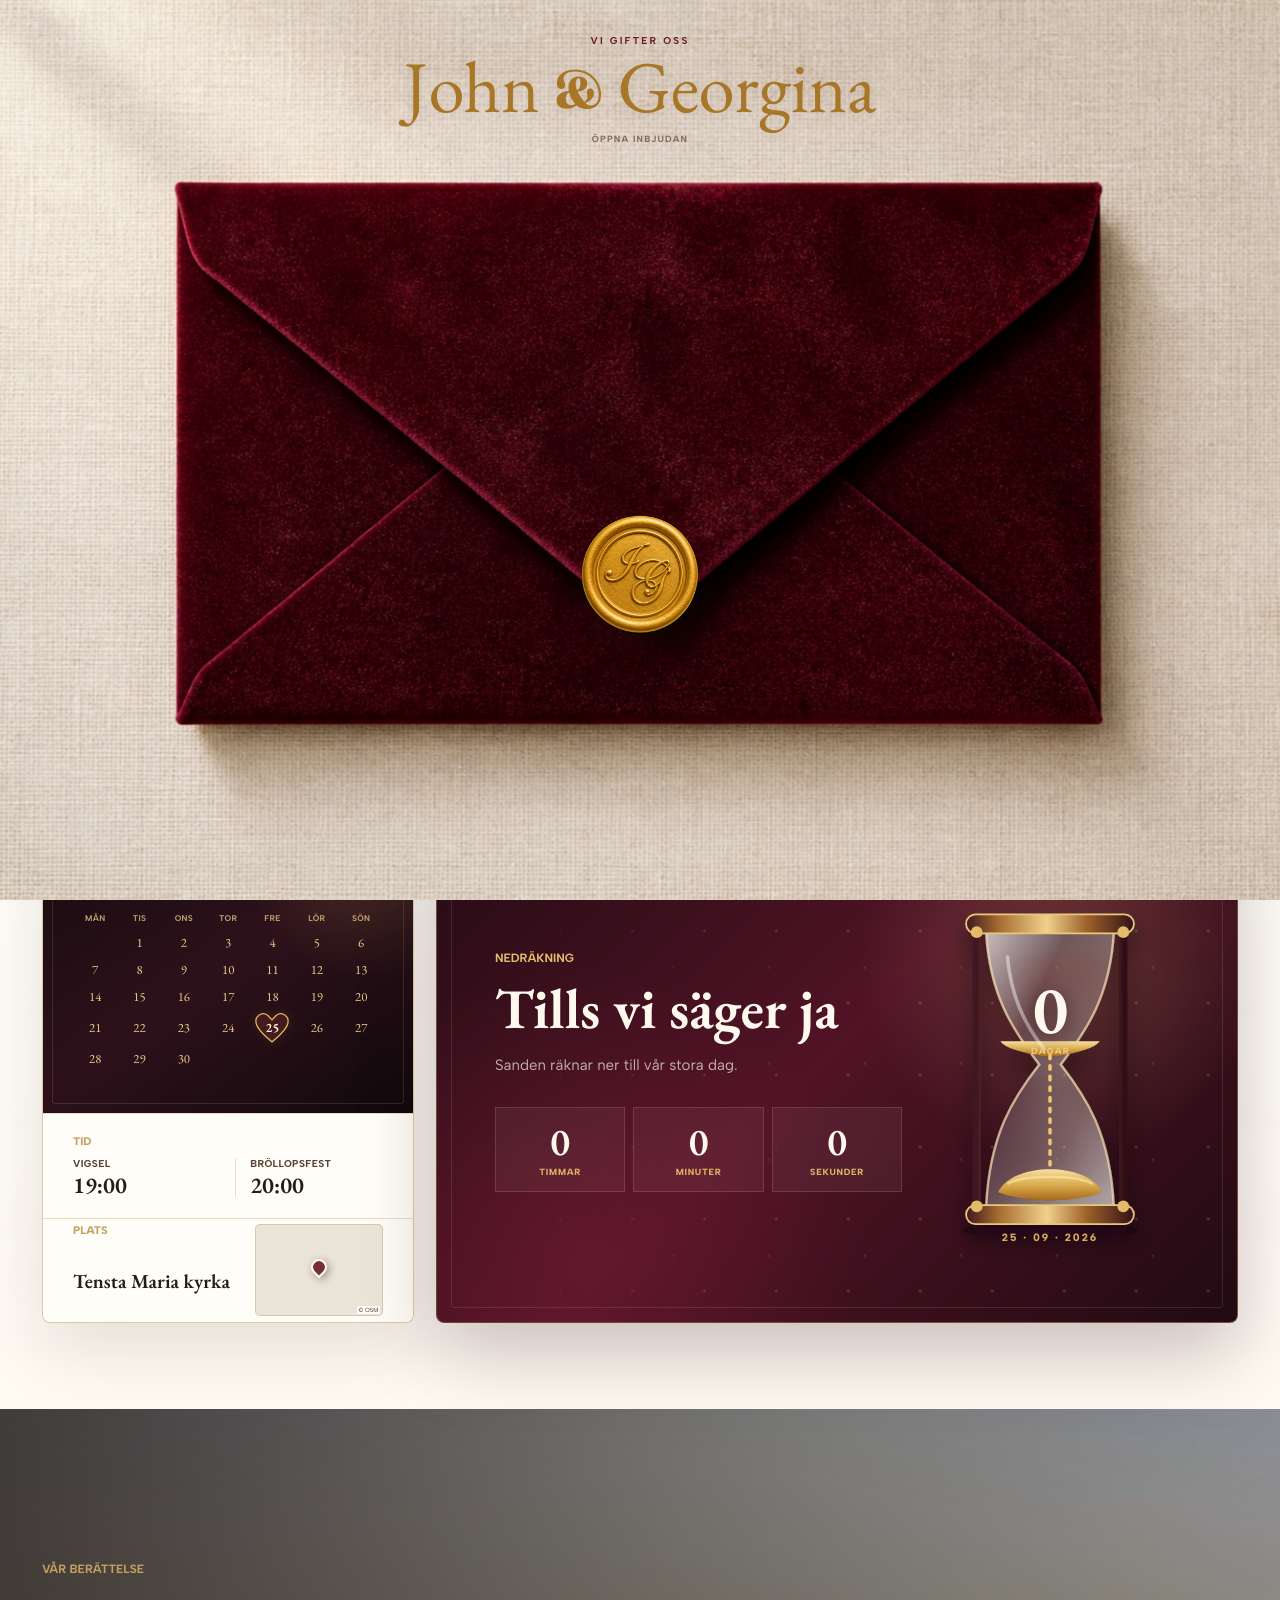
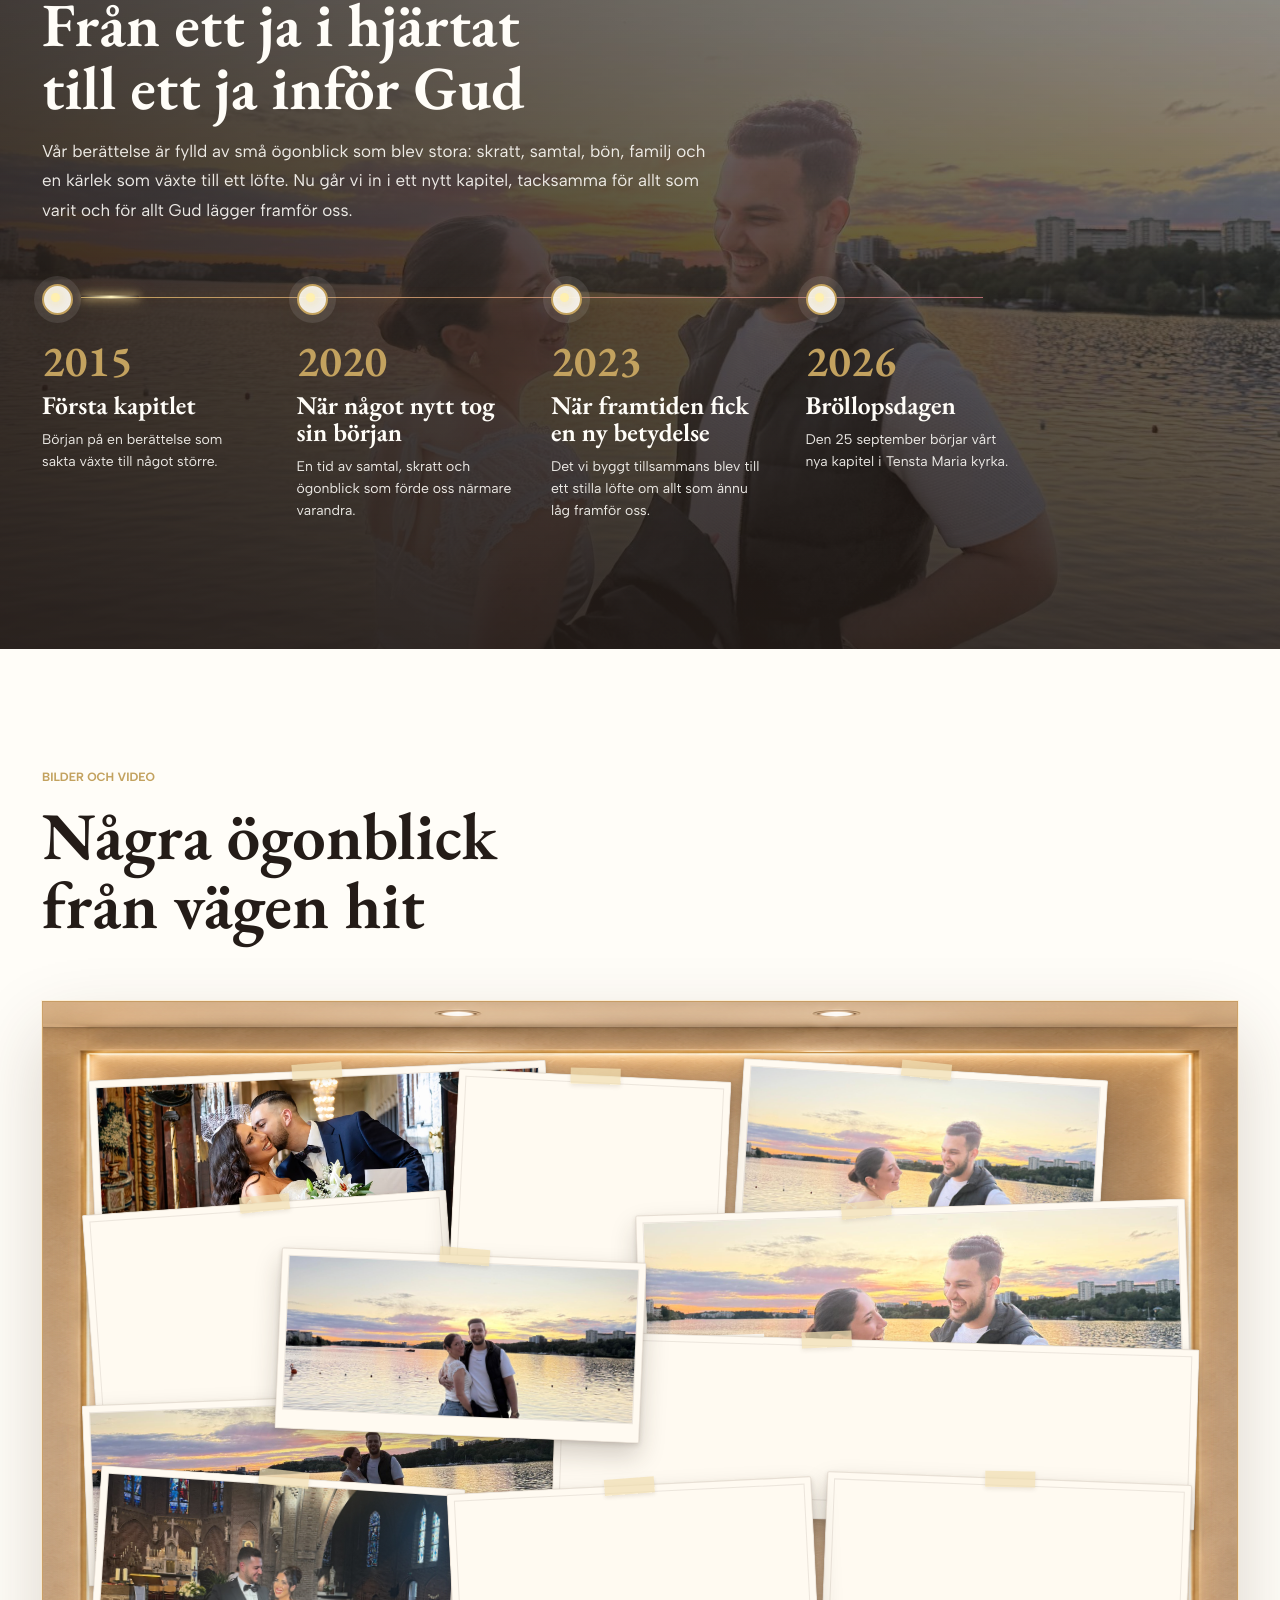
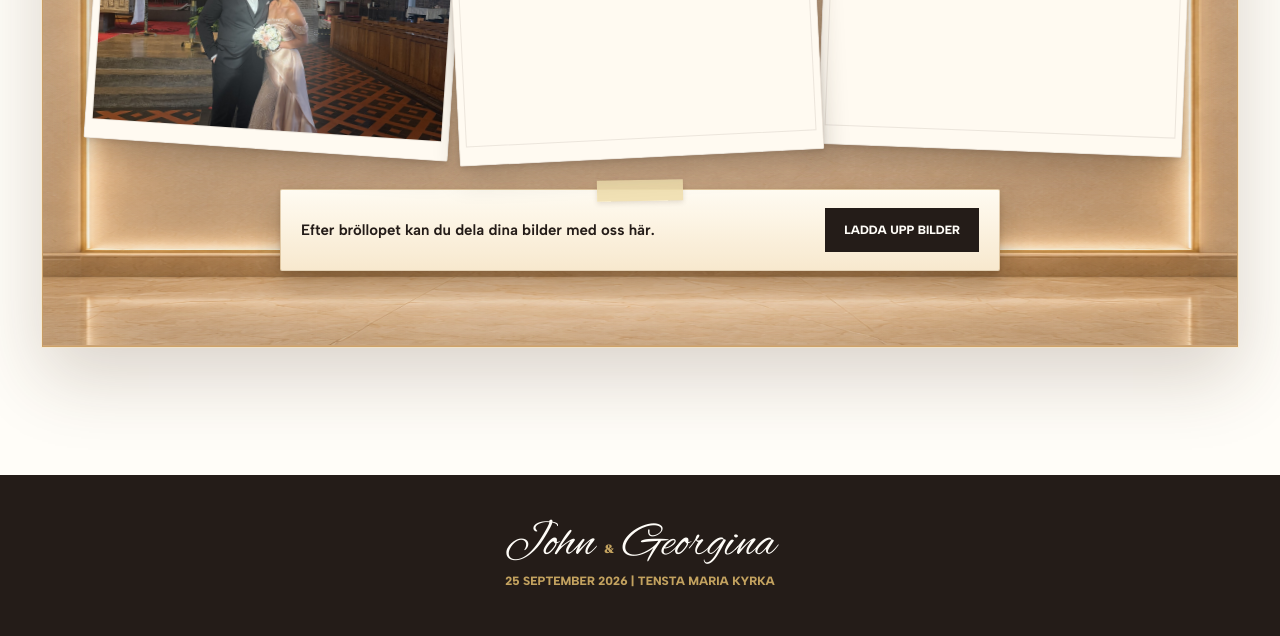
==== index.html @ 7c0b4edf "u" ====
<!doctype html>
<html lang="sv">
  <head>
    <meta charset="utf-8" />
    <meta name="viewport" content="width=device-width, initial-scale=1" />
    <title>John & Georgina | Bröllop</title>
    <meta
      name="description"
      content="Bröllopsinbjudan för John och Georgina, 25 september 2026."
    />
    <link rel="preconnect" href="https://fonts.googleapis.com" />
    <link rel="preconnect" href="https://fonts.gstatic.com" crossorigin />
    <link
      href="https://fonts.googleapis.com/css2?family=Albert+Sans:wght@400;500;600;700;800&family=Alex+Brush&family=EB+Garamond:ital,wght@0,400..800;1,400..800&family=Fraunces:opsz,wght@9..144,500..800&family=Noto+Naskh+Arabic:wght@500;600;700&display=swap"
      rel="stylesheet"
    />
    <script>
      if (new URLSearchParams(window.location.search).get("open") === "1") {
        document.documentElement.classList.add("skip-gate");
      }
    </script>
    <link rel="stylesheet" href="styles.css" />
  </head>
  <body>
    <div class="invitation-gate" id="invitationGate" aria-label="Öppna inbjudan" data-i18n-aria-label="gateAria">
      <div class="gate-media" aria-hidden="true"></div>
      <div class="gate-panel">
        <div class="velvet-heading">
          <p class="velvet-heading-kicker" data-i18n="gateTitle">Vi gifter oss</p>
          <h1 class="wordmark">John <span class="wordmark-amp">&amp;</span> Georgina</h1>
          <p class="velvet-instruction" data-i18n="openInvitation">Öppna inbjudan</p>
          <p class="gate-guest" data-guest-line></p>
          <p class="party-size" data-party-line></p>
        </div>
        <button class="velvet-seal" id="openInvitation" type="button" aria-label="Öppna inbjudan" data-i18n-aria-label="gateAria">
          <img class="velvet-seal-image" src="assets/images/jg-wax-seal-front.png" alt="" aria-hidden="true" />
        </button>
        <div class="envelope-flap-motion" aria-hidden="true"></div>
        <div class="envelope-mouth-motion" aria-hidden="true"></div>
        <div class="envelope-pocket-motion" aria-hidden="true"></div>
        <div class="site-emergence" aria-hidden="true">
          <div class="site-emergence-shade"></div>
          <div class="site-emergence-copy">
            <p class="wordmark">John <span class="wordmark-amp">&amp;</span> Georgina</p>
            <span data-i18n="verse">Det Gud har fogat samman får människan inte skilja åt</span>
          </div>
        </div>
      </div>
    </div>

    <header class="site-header" aria-label="Sidhuvud" data-i18n-aria-label="headerAria">
      <a class="brand" href="#home" aria-label="John och Georgina" data-i18n-aria-label="brandAria">
        <span>J</span><span>&</span><span>G</span>
      </a>
      <div class="header-actions" aria-label="Inställningar" data-i18n-aria-label="settingsAria">
        <div class="language-switch" aria-label="Språk" data-i18n-aria-label="languageAria">
          <button class="lang-btn is-active" type="button" data-lang="sv">SV</button>
          <button class="lang-btn" type="button" data-lang="en">EN</button>
          <button class="lang-btn" type="button" data-lang="ar">AR</button>
        </div>
        <button class="icon-btn" id="musicToggle" type="button" aria-label="Spela musik" aria-pressed="false">
          <span class="music-icon" aria-hidden="true"></span>
          <span class="music-state">Av</span>
        </button>
      </div>
    </header>

    <main>
      <section class="hero" id="home" aria-label="Bröllopsinbjudan" data-i18n-aria-label="heroAria">
        <div class="hero-video" aria-hidden="true">
          <video autoplay muted loop playsinline preload="metadata" poster="assets/images/w.jfif">
            <source src="assets/images/wedding-video.mp4" type="video/mp4" />
            <source src="assets/images/ee7d8bca-46fb-460b-b779-bcfe493914c1.mov" type="video/quicktime" />
          </video>
        </div>
        <div class="hero-shade" aria-hidden="true"></div>
        <div class="hero-content reveal">
          <p class="personal-line" data-guest-line></p>
          <h1 class="wordmark">John <span class="wordmark-amp">&amp;</span> Georgina</h1>
          <p class="verse" data-i18n="verse">
            Det Gud har fogat samman får människan inte skilja åt
          </p>
          <p class="hero-date" data-i18n="heroDate">Markus 10:9</p>
        </div>
        <aside class="hero-photo-strip" aria-label="Förlovningsbilder" data-i18n-aria-label="heroPhotosAria">
          <img src="assets/images/q.jfif" alt="John och Georgina vid vattnet i solnedgången" data-i18n-alt="heroPhotoAltOne" />
          <img src="assets/images/e.jfif" alt="John och Georgina framför vattnet" data-i18n-alt="heroPhotoAltTwo" />
          <img src="assets/images/t.jfif" alt="John och Georgina i kyrkan" data-i18n-alt="heroPhotoAltThree" />
        </aside>
      </section>

      <section class="essentials-section" aria-label="Viktig information" data-i18n-aria-label="essentialsAria">
        <div class="section-shell event-overview">
          <div class="event-facts">
            <article class="essential-card essential-calendar-card reveal">
              <span class="calendar-date-label" data-i18n="essentialDateLabel">Datum</span>
              <table class="wedding-calendar">
                <caption data-i18n="calendarMonth">September 2026</caption>
                <thead>
                  <tr>
                    <th scope="col" data-i18n="calendarMon">Mån</th>
                    <th scope="col" data-i18n="calendarTue">Tis</th>
                    <th scope="col" data-i18n="calendarWed">Ons</th>
                    <th scope="col" data-i18n="calendarThu">Tor</th>
                    <th scope="col" data-i18n="calendarFri">Fre</th>
                    <th scope="col" data-i18n="calendarSat">Lör</th>
                    <th scope="col" data-i18n="calendarSun">Sön</th>
                  </tr>
                </thead>
                <tbody>
                  <tr><td></td><td>1</td><td>2</td><td>3</td><td>4</td><td>5</td><td>6</td></tr>
                  <tr><td>7</td><td>8</td><td>9</td><td>10</td><td>11</td><td>12</td><td>13</td></tr>
                  <tr><td>14</td><td>15</td><td>16</td><td>17</td><td>18</td><td>19</td><td>20</td></tr>
                  <tr>
                    <td>21</td><td>22</td><td>23</td><td>24</td>
                    <td class="wedding-day">
                      <time datetime="2026-09-25" aria-label="Fredag 25 september 2026" data-i18n-aria-label="essentialDateValue">
                        <svg viewBox="0 0 40 36" aria-hidden="true">
                          <path d="M20 33.2C17.2 30.5 5 21.6 3.2 13.3 1.5 5.4 10.9.2 16.5 6.2L20 10l3.5-3.8c5.6-6 15-0.8 13.3 7.1C35 21.6 22.8 30.5 20 33.2Z" />
                        </svg>
                        <span>25</span>
                      </time>
                    </td>
                    <td>26</td><td>27</td>
                  </tr>
                  <tr><td>28</td><td>29</td><td>30</td><td></td><td></td><td></td><td></td></tr>
                </tbody>
              </table>
            </article>
            <article class="essential-card essential-time-card reveal">
              <span data-i18n="essentialTimeLabel">Tid</span>
              <div class="essential-time-options">
                <strong>
                  <small data-i18n="essentialCeremonyLabel">Vigsel</small>
                  <time datetime="2026-09-25T19:00:00+02:00">19:00</time>
                </strong>
                <strong>
                  <small data-i18n="essentialReceptionLabel">Bröllopsfest</small>
                  <time datetime="2026-09-25T20:00:00+02:00">20:00</time>
                </strong>
              </div>
            </article>
            <article class="essential-card essential-place-card reveal">
              <span data-i18n="essentialPlaceLabel">Plats</span>
              <strong data-i18n="essentialPlaceValue">Tensta Maria kyrka</strong>
              <div class="essential-mini-map">
                <span class="essential-map-pin" aria-hidden="true"></span>
                <a
                  href="https://www.openstreetmap.org/?mlat=59.39424&amp;mlon=17.91724#map=17/59.39424/17.91724"
                  target="_blank"
                  rel="noreferrer"
                  aria-label="Karta till Tensta Maria kyrka"
                  data-i18n-aria-label="travelMapAria"
                ></a>
              </div>
            </article>
          </div>

          <article class="hourglass-countdown" id="countdown" role="timer" aria-label="Nedräkning" data-i18n-aria-label="countdownAria">
            <div class="hourglass-copy">
              <p class="eyebrow" data-i18n="countdownEyebrow">Nedräkning</p>
              <h2 data-i18n="countdownTitle">Tills vi säger ja</h2>
              <p class="hourglass-note" data-i18n="countdownNote">Sanden räknar ner till vår stora dag.</p>
              <div class="countdown-units">
                <div class="countdown-unit">
                  <strong data-time="hours">0</strong>
                  <span data-i18n="hours">Timmar</span>
                </div>
                <div class="countdown-unit">
                  <strong data-time="minutes">0</strong>
                  <span data-i18n="minutes">Minuter</span>
                </div>
                <div class="countdown-unit">
                  <strong data-time="seconds">0</strong>
                  <span data-i18n="seconds">Sekunder</span>
                </div>
              </div>
            </div>

            <div class="hourglass-visual" aria-hidden="true">
              <svg class="hourglass-art" viewBox="0 0 220 300">
                <defs>
                  <linearGradient id="hourglassGlass" x1="0" y1="0" x2="1" y2="1">
                    <stop offset="0" stop-color="#fffdf8" stop-opacity=".62" />
                    <stop offset=".32" stop-color="#d9edf0" stop-opacity=".12" />
                    <stop offset=".7" stop-color="#fff8ea" stop-opacity=".28" />
                    <stop offset="1" stop-color="#ffffff" stop-opacity=".56" />
                  </linearGradient>
                  <linearGradient id="hourglassSand" x1="0" y1="0" x2="0" y2="1">
                    <stop offset="0" stop-color="#f7dfa1" />
                    <stop offset=".52" stop-color="#d9aa4e" />
                    <stop offset="1" stop-color="#a86a1d" />
                  </linearGradient>
                  <linearGradient id="hourglassMetal" x1="0" y1="0" x2="1" y2="0">
                    <stop offset="0" stop-color="#3f1721" />
                    <stop offset=".2" stop-color="#a86e31" />
                    <stop offset=".48" stop-color="#f1d18b" />
                    <stop offset=".72" stop-color="#9d612a" />
                    <stop offset="1" stop-color="#321019" />
                  </linearGradient>
                  <filter id="hourglassGlow" x="-40%" y="-30%" width="180%" height="180%">
                    <feDropShadow dx="0" dy="12" stdDeviation="10" flood-color="#12060a" flood-opacity=".52" />
                  </filter>
                </defs>

                <ellipse cx="110" cy="286" rx="75" ry="8" fill="#16070b" opacity=".38" />
                <g filter="url(#hourglassGlow)">
                  <path class="hourglass-glass" d="M56 34 H164 C161 88 141 117 119 146 C141 174 161 205 164 266 H56 C59 205 79 174 101 146 C79 117 59 88 56 34 Z" fill="url(#hourglassGlass)" stroke="#f4dfb4" stroke-opacity=".72" stroke-width="2" />
                  <path class="sand-upper" d="M68 54 H152 C148 93 135 116 116 139 H104 C85 116 72 93 68 54 Z" fill="url(#hourglassSand)" />
                  <path class="sand-stream" d="M110 138 V239" fill="none" stroke="#edc66d" stroke-width="3" stroke-linecap="round" />
                  <path class="sand-lower" d="M66 254 C78 228 142 228 154 254 C132 263 88 263 66 254 Z" fill="url(#hourglassSand)" />
                  <path d="M74 55 C77 88 88 111 105 133" fill="none" stroke="#fff" stroke-opacity=".42" stroke-width="3" stroke-linecap="round" />
                  <path d="M146 247 C132 239 88 239 74 247" fill="none" stroke="#ffe7a8" stroke-opacity=".62" stroke-width="2" />
                  <rect x="39" y="19" width="142" height="16" rx="8" fill="url(#hourglassMetal)" stroke="#e8c77e" stroke-width="1.5" />
                  <rect x="39" y="265" width="142" height="16" rx="8" fill="url(#hourglassMetal)" stroke="#e8c77e" stroke-width="1.5" />
                  <path d="M48 34 V266 M172 34 V266" stroke="url(#hourglassMetal)" stroke-width="7" stroke-linecap="round" />
                  <circle cx="48" cy="34" r="5" fill="#e3bc68" />
                  <circle cx="172" cy="34" r="5" fill="#e3bc68" />
                  <circle cx="48" cy="266" r="5" fill="#e3bc68" />
                  <circle cx="172" cy="266" r="5" fill="#e3bc68" />
                </g>
                <text x="110" y="295" text-anchor="middle">25 · 09 · 2026</text>
              </svg>
              <div class="hourglass-days">
                <strong data-time="days">0</strong>
                <span data-i18n="days">Dagar</span>
              </div>
            </div>
          </article>

        </div>
      </section>

      <section class="story-section" id="story">
        <div class="story-media" aria-hidden="true">
          <img src="assets/images/w.jfif" alt="" />
        </div>
        <div class="section-shell story-copy reveal">
          <p class="eyebrow" data-i18n="storyEyebrow">Vår berättelse</p>
          <h2 data-i18n="storyTitle">Från ett ja i hjärtat till ett ja inför Gud</h2>
          <p data-i18n="storyBody">
            Vår berättelse är fylld av små ögonblick som blev stora: skratt,
            samtal, bön, familj och en kärlek som växte till ett löfte. Nu går
            vi in i ett nytt kapitel, tacksamma för allt som varit och för allt
            Gud lägger framför oss.
          </p>
          <div class="journey-track story-journey">
            <span class="journey-fill" aria-hidden="true"></span>
            <article class="journey-moment">
              <time>2015</time>
              <h3 data-i18n="journey2015Title">Första kapitlet</h3>
              <p data-i18n="journey2015Body">Början på en berättelse som sakta växte till något större.</p>
            </article>
            <article class="journey-moment">
              <time>2020</time>
              <h3 data-i18n="journey2020Title">När något nytt tog sin början</h3>
              <p data-i18n="journey2020Body">En tid av samtal, skratt och ögonblick som förde oss närmare varandra.</p>
            </article>
            <article class="journey-moment">
              <time>2023</time>
              <h3 data-i18n="journey2023Title">När framtiden fick en ny betydelse</h3>
              <p data-i18n="journey2023Body">Det vi byggt tillsammans blev till ett stilla löfte om allt som ännu låg framför oss.</p>
            </article>
            <article class="journey-moment">
              <time>2026</time>
              <h3 data-i18n="journey2026Title">Bröllopsdagen</h3>
              <p data-i18n="journey2026Body">Den 25 september börjar vårt nya kapitel i Tensta Maria kyrka.</p>
            </article>
          </div>
        </div>
      </section>


      <section class="gallery-section" id="gallery">
        <div class="section-shell">
          <div class="section-heading reveal">
            <p class="eyebrow" data-i18n="galleryEyebrow">Bilder och video</p>
            <h2 data-i18n="galleryTitle">Våra minnen fram till den stora dagen</h2>
          </div>
          <div class="media-grid reveal" id="mediaGrid">
            <button class="media-tile media-wide" type="button" data-media="0">
              <img src="assets/images/q.jfif" alt="John och Georgina på bryggan vid vattnet" loading="lazy" decoding="async" data-i18n-alt="galleryAltDock" />
            </button>
            <button class="media-tile media-tall" type="button" data-media="1">
              <img src="assets/images/t.jfif" alt="John och Georgina i kyrkan" loading="lazy" decoding="async" data-i18n-alt="galleryAltChurch" />
            </button>
            <button class="media-tile" type="button" data-media="2">
              <img src="assets/images/e.jfif" alt="John och Georgina vid solnedgången" loading="lazy" decoding="async" data-i18n-alt="galleryAltSunset" />
            </button>
            <button class="media-tile media-video" type="button" data-media="3">
              <video muted loop playsinline preload="metadata" poster="assets/images/w.jfif">
                <source src="assets/images/wedding-video.mp4" type="video/mp4" />
              </video>
              <span data-i18n="playVideo">Spela video</span>
            </button>
            <button class="media-tile media-tall" type="button" data-media="4">
              <img src="assets/images/r.jfif" alt="John och Georgina framför altaret" loading="lazy" decoding="async" data-i18n-alt="galleryAltAltar" />
            </button>
            <button class="media-tile" type="button" data-media="5">
              <img src="assets/images/w.jfif" alt="John och Georgina skrattar vid vattnet" loading="lazy" decoding="async" data-i18n-alt="galleryAltLaughing" />
            </button>
            <button class="media-tile media-wide" type="button" data-media="6">
              <img
                src="assets/images/WhatsApp Image 2026-07-21 at 11.35.50.jpeg"
                alt="John och Georgina ler mot varandra vid ett ljust fönster"
                loading="lazy"
                decoding="async"
                data-i18n-alt="galleryAltWindow"
              />
            </button>
            <button class="media-tile media-wide" type="button" data-media="7">
              <img
                src="assets/images/WhatsApp Image 2026-07-21 at 11.35.57.jpeg"
                alt="John kysser Georgina på kinden i en utsmyckad sal"
                loading="lazy"
                decoding="async"
                data-i18n-alt="galleryAltKiss"
              />
            </button>
            <button class="media-tile media-tall" type="button" data-media="8">
              <img
                src="assets/images/WhatsApp Image 2026-07-21 at 15.43.40.jpeg"
                alt="John och Georgina står tillsammans i en historisk sal"
                loading="lazy"
                decoding="async"
                data-i18n-alt="galleryAltHall"
              />
            </button>
            <button class="media-tile media-tall" type="button" data-media="9">
              <img
                src="assets/images/WhatsApp Image 2026-07-21 at 15.44.25.jpeg"
                alt="John och Georgina skrattar tillsammans i ett svartvitt porträtt"
                loading="lazy"
                decoding="async"
                data-i18n-alt="galleryAltPortrait"
              />
            </button>
            <button class="media-tile media-tall" type="button" data-media="10">
              <img
                src="assets/images/WhatsApp Image 2026-07-21 at 15.48.13.jpeg"
                alt="John och Georgina går hand i hand uppför en stentrappa"
                loading="lazy"
                decoding="async"
                data-i18n-alt="galleryAltStairs"
              />
            </button>
            <div class="gallery-upload reveal">
              <p data-i18n="uploadPhotosBody">
                Efter bröllopet kan du dela dina bilder med oss här.
              </p>
              <a
                href="https://photos.app.goo.gl/"
                target="_blank"
                rel="noreferrer"
                data-i18n="uploadPhotos"
              >
                Ladda upp bilder
              </a>
            </div>
          </div>
        </div>
      </section>

    </main>

    <footer class="site-footer">
      <p class="wordmark">John <span class="wordmark-amp">&amp;</span> Georgina</p>
      <span data-i18n="footerText">25 september 2026 | Tensta Maria kyrka</span>
    </footer>

    <script src="script.js"></script>
  </body>
</html>
---- styles.css ----
:root {
  --paper: #fffaf2;
  --paper-strong: #fffdf8;
  --ink: #241c18;
  --earth: #594438;
  --muted: #7c7068;
  --rose: #b36b72;
  --rose-soft: #f2d7d7;
  --gold: #c3a25f;
  --moss: #66715f;
  --blue: #60758a;
  --line: rgba(195, 162, 95, 0.34);
  --shadow: 0 28px 70px rgba(36, 28, 24, 0.16);
  --shadow-soft: 0 18px 42px rgba(36, 28, 24, 0.1);
  --serif: "EB Garamond", "Palatino Linotype", Palatino, Georgia, serif;
  --script: "Bickham Script Pro", "Alex Brush", "Palatino Linotype", cursive;
  --ampersand: "Fraunces", Georgia, serif;
  --sans: "Albert Sans", Arial, sans-serif;
  --arabic: "Noto Naskh Arabic", "Albert Sans", sans-serif;
}

* {
  box-sizing: border-box;
}

html {
  scroll-behavior: smooth;
  overflow-x: hidden;
}

body {
  margin: 0;
  min-width: 320px;
  background: var(--paper);
  color: var(--ink);
  font-family: var(--sans);
  font-optical-sizing: auto;
  text-rendering: geometricPrecision;
  overflow-x: hidden;
}

body[dir="rtl"] {
  text-align: right;
  font-family: var(--arabic);
}

img,
video {
  display: block;
  max-width: 100%;
}

a {
  color: inherit;
  text-decoration: none;
}

button {
  font: inherit;
}

button {
  color: inherit;
}

section[id] {
  scroll-margin-top: 120px;
}

.invitation-gate {
  position: fixed;
  inset: 0;
  z-index: 80;
  display: grid;
  place-items: center;
  padding: 24px;
  overflow: hidden;
  background: var(--ink);
  perspective: 1800px;
  transition: opacity 460ms ease 1380ms, visibility 460ms ease 1380ms;
}

.invitation-gate.is-open {
  opacity: 0;
  visibility: hidden;
  pointer-events: none;
}

.skip-gate .invitation-gate {
  display: none;
}

.gate-media {
  position: absolute;
  inset: 0;
  background:
    linear-gradient(90deg, rgba(36, 28, 24, 0.62), rgba(36, 28, 24, 0.22) 54%, rgba(36, 28, 24, 0.72)),
    url("assets/images/w.jfif") center / cover;
  transform: scale(1.03);
  transition: filter 1600ms cubic-bezier(0.22, 1, 0.36, 1), transform 1800ms cubic-bezier(0.22, 1, 0.36, 1);
}

.invitation-gate.is-opening .gate-media {
  filter: brightness(1.1) saturate(1.06);
  transform: scale(1.065);
}

.gate-panel {
  position: relative;
  z-index: 2;
  display: grid;
  justify-items: center;
  width: min(720px, 100%);
  padding: clamp(34px, 6vw, 72px);
  border: 1px solid rgba(255, 253, 248, 0.28);
  background: rgba(36, 28, 24, 0.28);
  color: var(--paper-strong);
  text-align: center;
  backdrop-filter: blur(10px);
  box-shadow: 0 40px 120px rgba(0, 0, 0, 0.38);
  transform-style: preserve-3d;
  transition: opacity 420ms ease 1320ms, transform 620ms cubic-bezier(0.22, 1, 0.36, 1) 1240ms;
}

.invitation-gate.is-opening .gate-panel {
  opacity: 0;
  transform: translateY(-12px) scale(0.985);
}

.gate-kicker,
.kicker,
.eyebrow {
  margin: 0 0 14px;
  color: var(--gold);
  font-size: 12px;
  font-weight: 700;
  letter-spacing: 0;
  text-transform: uppercase;
}

.gate-panel h1 {
  margin: 0;
  font-family: var(--serif);
  font-size: clamp(50px, 10vw, 96px);
  font-weight: 650;
  line-height: 0.94;
}

.gate-verse {
  width: min(560px, 100%);
  margin: 24px auto 0;
  color: rgba(255, 253, 248, 0.92);
  font-family: var(--serif);
  font-size: clamp(22px, 3.5vw, 36px);
  font-weight: 560;
  line-height: 1.15;
}

.gate-guest,
.personal-line,
.party-size {
  margin: 18px 0 0;
  color: var(--gold);
  font-size: 13px;
  font-weight: 700;
  text-transform: uppercase;
}

.personal-line:empty,
.gate-guest:empty,
.party-size:empty {
  display: none;
}

/* Burgundy velvet envelope opening */
.invitation-gate {
  padding: 0;
  background: #f0e7d9;
  perspective: 1600px;
  transition:
    opacity 520ms cubic-bezier(0.4, 0, 0.2, 1),
    visibility 520ms linear;
}

.invitation-gate.is-opening {
  pointer-events: none;
}

.gate-media {
  background: url("assets/images/burgundy-envelope-bg.png") center / cover no-repeat;
  filter: none;
  transform: scale(1.001);
  transition: none;
  will-change: transform, opacity;
}

.invitation-gate.is-opening .gate-media {
  animation: velvetSceneRecede 2800ms cubic-bezier(0.16, 1, 0.3, 1) forwards;
}

.gate-panel {
  position: absolute;
  inset: 0;
  z-index: 2;
  display: block;
  width: 100%;
  padding: 0;
  border: 0;
  background: transparent;
  box-shadow: none;
  color: var(--ink);
  text-align: center;
  backdrop-filter: none;
  transform: none;
  transform-style: preserve-3d;
  transition: none;
}

.invitation-gate.is-opening .gate-panel {
  opacity: 1;
  transform: none;
}

.velvet-heading {
  position: absolute;
  top: clamp(20px, 3.6vh, 38px);
  left: 50%;
  z-index: 5;
  display: grid;
  justify-items: center;
  width: min(760px, calc(100% - 36px));
  transform: translateX(-50%);
  pointer-events: none;
}

.velvet-heading > * {
  animation: landingTextFadeIn 760ms cubic-bezier(0.22, 1, 0.36, 1) both;
}

.velvet-heading-kicker {
  animation-delay: 120ms;
}

.velvet-heading h1 {
  animation-delay: 280ms;
}

.velvet-instruction {
  animation-delay: 500ms;
}

.velvet-heading .gate-guest {
  animation-delay: 680ms;
}

.velvet-heading .party-size {
  animation-delay: 820ms;
}

.velvet-heading-kicker {
  margin: 0 0 4px;
  color: #6f1a2d;
  font-family: var(--sans);
  font-size: 10px;
  font-weight: 700;
  letter-spacing: 0.22em;
  text-transform: uppercase;
}

.velvet-heading h1 {
  margin: 0;
  color: #a87627;
  font-size: clamp(52px, 5.7vw, 84px);
  font-weight: 400;
  line-height: 0.9;
  text-shadow: 0 2px 12px rgba(108, 63, 17, 0.08);
}

.velvet-instruction {
  margin: 12px 0 0;
  color: #7d665c;
  font-size: 9px;
  font-weight: 700;
  letter-spacing: 0.13em;
  text-transform: uppercase;
}

.velvet-heading .gate-guest,
.velvet-heading .party-size {
  margin-top: 8px;
  color: #8c2639;
  font-size: 9px;
  letter-spacing: 0.1em;
}

.velvet-seal {
  position: absolute;
  top: 64%;
  left: 50%;
  z-index: 5;
  display: grid;
  place-items: center;
  width: 146px;
  height: 146px;
  padding: 0;
  border: 0;
  border-radius: 50%;
  background: transparent;
  cursor: pointer;
  box-shadow: none;
  transform: translate(-50%, -50%);
  transition: transform 200ms cubic-bezier(0.22, 1, 0.36, 1), box-shadow 200ms ease;
  -webkit-tap-highlight-color: transparent;
}

.velvet-seal:hover,
.velvet-seal:focus-visible {
  outline: none;
  box-shadow: 0 0 0 5px rgba(218, 170, 63, 0.16);
  transform: translate(-50%, -50%) scale(1.035);
}

.velvet-seal-image {
  display: block;
  width: 112%;
  height: 112%;
  object-fit: contain;
  pointer-events: none;
  filter: drop-shadow(0 13px 14px rgba(43, 14, 12, 0.3));
}

.envelope-flap-motion {
  position: absolute;
  top: 19%;
  left: 50%;
  z-index: 6;
  width: min(58vw, 970px);
  height: min(45vh, 470px);
  background:
    linear-gradient(rgba(86, 5, 23, 0.16), rgba(49, 3, 14, 0.3)),
    url("assets/images/burgundy-envelope-bg.png") center 48% / auto 250% no-repeat,
    #570719;
  clip-path: polygon(0 0, 100% 0, 50% 100%);
  filter: drop-shadow(0 18px 16px rgba(31, 3, 10, 0.4));
  opacity: 0;
  transform: translateX(-50%) rotateX(0deg);
  transform-origin: 50% 0;
  pointer-events: none;
}

.envelope-pocket-motion {
  position: absolute;
  top: 39%;
  left: 50%;
  z-index: 5;
  width: min(58vw, 970px);
  height: 41%;
  background:
    linear-gradient(rgba(79, 4, 19, 0.22), rgba(49, 3, 14, 0.34)),
    url("assets/images/burgundy-envelope-bg.png") center 58% / auto 250% no-repeat,
    #510617;
  clip-path: polygon(0 0, 50% 71%, 100% 0, 100% 100%, 0 100%);
  box-shadow: inset 0 1px rgba(204, 69, 92, 0.42);
  opacity: 0;
  transform: translateX(-50%);
  pointer-events: none;
}

.envelope-mouth-motion {
  position: absolute;
  top: 20%;
  left: 50%;
  z-index: 3;
  width: min(58vw, 970px);
  height: min(45vh, 470px);
  background:
    radial-gradient(circle at 50% 12%, rgba(123, 19, 42, 0.52), transparent 52%),
    linear-gradient(180deg, #25030b, #480716 76%, #26030b);
  clip-path: polygon(0 0, 100% 0, 50% 100%);
  opacity: 0;
  transform: translateX(-50%);
  pointer-events: none;
}

.site-emergence {
  position: absolute;
  inset: 0;
  z-index: 4;
  overflow: hidden;
  border: 1px solid rgba(255, 250, 242, 0.76);
  border-radius: 28px;
  background: url("assets/images/w.jfif") center / cover no-repeat;
  box-shadow: 0 30px 80px rgba(25, 5, 10, 0.42);
  opacity: 0;
  transform: translateY(12vh) scale(0.18);
  transform-origin: 50% 50%;
  pointer-events: none;
  will-change: transform, opacity, border-radius;
}

.site-emergence-shade {
  position: absolute;
  inset: 0;
  background: linear-gradient(90deg, rgba(22, 13, 11, 0.82), rgba(22, 13, 11, 0.2) 58%, rgba(22, 13, 11, 0.52));
}

.site-emergence-copy {
  position: absolute;
  top: 50%;
  left: clamp(24px, 7vw, 110px);
  width: min(480px, calc(100% - 48px));
  color: var(--paper-strong);
  text-align: left;
  transform: translateY(-50%);
}

.site-emergence-copy .wordmark {
  margin: 0 0 22px;
  font-size: clamp(52px, 7vw, 106px);
  line-height: 0.82;
}

.site-emergence-copy > span {
  display: block;
  font-family: var(--serif);
  font-size: clamp(19px, 2vw, 30px);
  font-weight: 650;
  line-height: 1.16;
}

.invitation-gate.is-opening .envelope-flap-motion {
  animation: envelopeFlapOpen 980ms cubic-bezier(0.4, 0, 0.2, 1) 120ms both;
}

.invitation-gate.is-opening .envelope-pocket-motion {
  animation: envelopePocketHold 1400ms cubic-bezier(0.4, 0, 0.2, 1) 160ms both;
}

.invitation-gate.is-opening .envelope-mouth-motion {
  animation: envelopeMouthReveal 1250ms cubic-bezier(0.4, 0, 0.2, 1) 180ms both;
}

.invitation-gate.is-opening .site-emergence {
  animation: websiteEmerge 1800ms cubic-bezier(0.16, 1, 0.3, 1) 560ms both;
}

.invitation-gate.is-opening .velvet-heading {
  animation: velvetHeadingExit 460ms cubic-bezier(0.4, 0, 0.2, 1) forwards;
}

.invitation-gate.is-opening .velvet-seal {
  animation: velvetSealRelease 520ms cubic-bezier(0.4, 0, 0.2, 1) forwards;
}

.velvet-seal:disabled {
  cursor: default;
}

body[dir="rtl"] .velvet-heading-kicker,
body[dir="rtl"] .velvet-instruction,
body[dir="rtl"] .velvet-heading .gate-guest,
body[dir="rtl"] .velvet-heading .party-size {
  letter-spacing: 0;
}

@media (max-width: 700px) {
  .velvet-heading {
    top: 24px;
  }

  .velvet-heading h1 {
    font-size: clamp(34px, 10vw, 46px);
    white-space: nowrap;
  }

  .velvet-seal {
    top: 64%;
    width: 124px;
    height: 124px;
  }

  .envelope-flap-motion {
    top: 20.2%;
    width: 136vw;
    height: 47vh;
  }

  .envelope-pocket-motion {
    width: 136vw;
  }

  .envelope-mouth-motion {
    top: 20.2%;
    width: 136vw;
    height: 47vh;
  }

  .site-emergence-copy {
    top: 57%;
    left: 0;
    width: 100%;
    padding: 0 17%;
  }

  .site-emergence-copy .wordmark {
    margin-bottom: 20px;
    font-size: clamp(49px, 16vw, 68px);
  }

  .site-emergence-copy > span {
    font-size: 19px;
  }

}

@media (max-height: 650px) {
  .velvet-heading {
    top: 18px;
  }

  .velvet-heading h1 {
    font-size: clamp(44px, 10vh, 64px);
  }

  .velvet-instruction {
    margin-top: 7px;
  }

  .velvet-seal {
    width: 78px;
    height: 78px;
  }
}

.site-header {
  position: fixed;
  top: 0;
  left: 0;
  right: 0;
  z-index: 20;
  display: grid;
  grid-template-columns: auto 1fr;
  align-items: center;
  gap: 20px;
  min-height: 78px;
  padding: 12px clamp(18px, 4vw, 54px);
  background: transparent;
}

.brand {
  display: inline-flex;
  align-items: center;
  justify-content: center;
  gap: 3px;
  width: 54px;
  height: 54px;
  border: 1px solid var(--line);
  border-radius: 50%;
  color: var(--gold);
  font-family: var(--serif);
  font-size: 19px;
  font-weight: 650;
  background: rgba(255, 250, 242, 0.72);
}

.brand,
.wordmark {
  direction: ltr;
  unicode-bidi: isolate;
}

.wordmark {
  font-family: var(--script);
  font-weight: 400;
  letter-spacing: 0;
}

.wordmark-amp {
  display: inline-block;
  font-family: var(--ampersand);
  font-size: 0.68em;
  font-weight: 700;
  line-height: 0.72;
  vertical-align: 0.08em;
}

.brand span:nth-child(2) {
  color: var(--rose);
  font-family: var(--ampersand);
  font-weight: 700;
  font-size: 0.82em;
}

.brand span:first-child,
.brand span:last-child {
  font-family: var(--script);
  font-size: 1.18em;
  font-weight: 400;
}

.nav-links {
  display: flex;
  justify-content: center;
  gap: clamp(14px, 2.4vw, 34px);
  color: var(--ink);
  font-size: 12px;
  font-weight: 700;
  text-transform: uppercase;
}

.nav-links a {
  padding: 10px 0;
  border-bottom: 1px solid transparent;
}

.nav-links a:hover,
.nav-links a:focus-visible {
  border-color: var(--gold);
}

.header-actions {
  display: flex;
  align-items: center;
  gap: 10px;
  justify-self: end;
}

.language-switch {
  display: inline-grid;
  grid-template-columns: repeat(3, 42px);
  min-height: 42px;
  padding: 3px;
  border: 1px solid var(--line);
  border-radius: 999px;
  background: rgba(255, 253, 248, 0.92);
}

.lang-btn,
.icon-btn {
  border: 0;
  cursor: pointer;
  background: transparent;
}

.lang-btn {
  min-width: 34px;
  min-height: 34px;
  border-radius: 999px;
  font-size: 12px;
  font-weight: 800;
}

.lang-btn.is-active {
  background: var(--ink);
  color: var(--paper-strong);
}

.icon-btn {
  display: inline-flex;
  align-items: center;
  justify-content: center;
  gap: 10px;
  width: auto;
  min-width: 96px;
  height: 44px;
  padding: 0 15px;
  border: 1px solid var(--line);
  border-radius: 999px;
  color: var(--ink);
  background: rgba(255, 253, 248, 0.92);
  transition: background 160ms ease, border-color 160ms ease, color 160ms ease;
}

.music-icon {
  position: relative;
  display: block;
  flex: 0 0 auto;
  width: 15px;
  height: 18px;
  border-left: 3px solid var(--gold);
  border-bottom: 3px solid var(--gold);
  transform: skewY(-8deg);
}

.music-icon::before,
.music-icon::after {
  content: "";
  position: absolute;
  background: var(--gold);
}

.music-icon::before {
  left: -10px;
  bottom: -8px;
  width: 11px;
  height: 9px;
  border-radius: 50%;
}

.music-icon::after {
  left: 3px;
  top: -2px;
  width: 12px;
  height: 3px;
  border-radius: 6px;
}

.icon-btn.is-playing {
  background: var(--ink);
  border-color: var(--ink);
  color: var(--paper-strong);
}

.music-state {
  font-size: 11px;
  font-weight: 800;
  letter-spacing: 0.02em;
  white-space: nowrap;
}

.hero {
  position: relative;
  min-height: clamp(700px, 82vh, 850px);
  display: grid;
  align-items: center;
  overflow: hidden;
  color: var(--paper-strong);
}

.hero-video,
.hero-shade {
  position: absolute;
  inset: 0;
}

.hero-video {
  background: url("assets/images/w.jfif") center / cover;
}

.hero-video video {
  width: 100%;
  height: 100%;
  object-fit: cover;
  object-position: center;
  filter: brightness(0.82) saturate(1.05) contrast(1.04);
}

.hero-shade {
  background:
    linear-gradient(90deg, rgba(36, 28, 24, 0.82), rgba(36, 28, 24, 0.28) 52%, rgba(36, 28, 24, 0.7)),
    linear-gradient(180deg, rgba(36, 28, 24, 0.16), rgba(36, 28, 24, 0.78));
}

.hero-content {
  position: relative;
  z-index: 2;
  width: min(900px, calc(100% - 48px));
  padding: 132px 0 92px;
  margin-left: clamp(18px, 7vw, 110px);
}

body[dir="rtl"] .hero-content {
  margin-right: clamp(18px, 7vw, 110px);
  margin-left: 0;
}

.hero h1 {
  width: min(880px, 100%);
  margin: 0;
  font-family: var(--script);
  font-size: clamp(82px, 11.8vw, 160px);
  font-weight: 400;
  line-height: 0.78;
  text-shadow: 0 18px 60px rgba(0, 0, 0, 0.5);
}

.verse {
  width: min(650px, 100%);
  margin: 30px 0 0;
  color: rgba(255, 253, 248, 0.94);
  font-family: var(--serif);
  font-size: clamp(22px, 3.4vw, 36px);
  font-weight: 560;
  line-height: 1.16;
}

.hero-date {
  width: min(620px, 100%);
  margin: 22px 0 0;
  color: rgba(255, 253, 248, 0.92);
  font-size: clamp(14px, 2vw, 18px);
  font-weight: 700;
  line-height: 1.45;
  text-transform: uppercase;
}

.primary-link {
  display: inline-flex;
  align-items: center;
  justify-content: center;
  min-height: 54px;
  margin-top: 30px;
  padding: 0 24px;
  border: 1px solid rgba(255, 253, 248, 0.52);
  background: rgba(255, 253, 248, 0.95);
  color: var(--ink);
  font-size: 12px;
  font-weight: 800;
  text-transform: uppercase;
}

.primary-link:hover,
.primary-link:focus-visible {
  background: var(--gold);
  color: var(--paper-strong);
}

.hero-photo-strip {
  position: absolute;
  right: clamp(18px, 4vw, 64px);
  bottom: 34px;
  z-index: 3;
  display: grid;
  grid-template-columns: repeat(3, 110px);
  gap: 10px;
}

body[dir="rtl"] .hero-photo-strip {
  right: auto;
  left: clamp(18px, 4vw, 64px);
}

.hero-photo-strip button {
  display: block;
  width: 110px;
  height: 138px;
  padding: 0;
  border: 0;
  background: transparent;
  cursor: pointer;
}

.hero-photo-strip img {
  width: 110px;
  height: 138px;
  object-fit: cover;
  border: 1px solid rgba(255, 253, 248, 0.48);
  box-shadow: 0 18px 44px rgba(0, 0, 0, 0.28);
}

.hero-photo-strip button:focus-visible {
  outline: 2px solid var(--gold);
  outline-offset: 4px;
}

.essentials-section {
  position: relative;
  z-index: 2;
  background:
    linear-gradient(180deg, rgba(255, 253, 248, 0.98), rgba(255, 250, 242, 0.96)),
    var(--paper);
}

.essentials-grid {
  display: grid;
  grid-template-columns: repeat(auto-fit, minmax(220px, 1fr));
  gap: 1px;
  padding-top: 0;
  padding-bottom: 0;
  transform: translateY(-34px);
  border: 1px solid var(--line);
  border-radius: 8px;
  background: var(--line);
  box-shadow: 0 26px 70px rgba(36, 28, 24, 0.12);
  overflow: hidden;
}

.essential-card {
  display: grid;
  align-content: center;
  min-width: 0;
  min-height: 126px;
  padding: 24px;
  background: var(--paper-strong);
}

.essential-card.reveal {
  opacity: 1;
  transform: none;
}

.essential-card span {
  color: var(--gold);
  font-size: 11px;
  font-weight: 800;
  letter-spacing: 0;
  text-transform: uppercase;
}

.essential-card strong {
  margin-top: 10px;
  color: var(--ink);
  font-family: var(--serif);
  font-size: clamp(22px, 1.8vw, 29px);
  font-weight: 620;
  line-height: 1.08;
  overflow-wrap: break-word;
}

.section-shell {
  width: min(1160px, calc(100% - 36px));
  margin: 0 auto;
  padding: clamp(76px, 10vw, 126px) 0;
}

.section-shell.essentials-grid {
  padding-top: 0;
  padding-bottom: 0;
}

.schedule-section,
.blessing-section {
  background:
    linear-gradient(180deg, rgba(255, 253, 248, 0.94), rgba(255, 250, 242, 0.98)),
    var(--paper);
}

.details-section,
.gallery-section {
  background: var(--paper-strong);
}

.schedule-layout,
.blessing-layout {
  display: grid;
  grid-template-columns: minmax(0, 1fr) minmax(300px, 0.74fr);
  gap: clamp(34px, 6vw, 86px);
  align-items: start;
}

h2 {
  margin: 0;
  font-family: var(--serif);
  font-size: clamp(38px, 5.2vw, 74px);
  font-weight: 650;
  line-height: 1.03;
  text-wrap: balance;
}

h3 {
  margin: 0;
  font-family: var(--serif);
  font-size: clamp(30px, 3.4vw, 42px);
  font-weight: 650;
  line-height: 1.05;
}

p {
  color: var(--muted);
  font-size: 17px;
  line-height: 1.75;
  overflow-wrap: break-word;
}

.welcome-copy p:last-child,
.section-heading p,
.story-copy p {
  max-width: 680px;
}

.travel-map {
  position: relative;
  min-height: 580px;
  border: 1px solid var(--line);
  border-radius: 8px;
  background: var(--paper-strong);
  box-shadow: var(--shadow);
  overflow: hidden;
}

.travel-map iframe {
  position: absolute;
  inset: 0;
  width: 100%;
  height: 100%;
  border: 0;
}

.date-lockup {
  display: grid;
  place-items: center;
  min-height: 390px;
  border: 1px solid var(--line);
  background:
    linear-gradient(180deg, rgba(255, 253, 248, 0.95), rgba(242, 215, 215, 0.54)),
    var(--paper-strong);
  box-shadow: var(--shadow);
}

.date-lockup span {
  color: var(--rose);
  font-size: 13px;
  font-weight: 800;
  text-transform: uppercase;
}

.date-lockup strong {
  color: var(--ink);
  font-family: var(--serif);
  font-size: clamp(118px, 15vw, 190px);
  font-weight: 680;
  line-height: 0.86;
}

.event-overview {
  display: grid;
  grid-template-columns: minmax(260px, 0.72fr) minmax(0, 1.55fr);
  gap: 22px;
  align-items: stretch;
  padding-top: 0;
  padding-bottom: 52px;
  transform: translateY(-34px);
}

.event-facts {
  display: grid;
  grid-template-rows: minmax(244px, 2fr) repeat(2, minmax(82px, 0.7fr));
  gap: 1px;
  overflow: hidden;
  border: 1px solid var(--line);
  border-radius: 8px;
  background: var(--line);
  box-shadow: 0 26px 70px rgba(36, 28, 24, 0.12);
}

.event-facts .essential-card {
  min-height: 0;
}

.essential-calendar-card {
  position: relative;
  isolation: isolate;
  padding: 24px 22px 20px;
  overflow: hidden;
  background:
    radial-gradient(circle at 88% 12%, rgba(229, 187, 104, 0.16), transparent 30%),
    linear-gradient(145deg, #160b0f 0%, #2d111a 50%, #10090c 100%);
}

.essential-calendar-card::after {
  content: "";
  position: absolute;
  inset: 9px;
  z-index: -1;
  border: 1px solid rgba(229, 187, 104, 0.16);
  border-radius: 3px;
  pointer-events: none;
}

.essential-calendar-card .calendar-date-label {
  color: rgba(231, 193, 116, 0.72);
}

.wedding-calendar {
  width: 100%;
  margin-top: 5px;
  border-collapse: collapse;
  table-layout: fixed;
  color: #e8c77e;
  font-family: var(--serif);
  font-variant-numeric: tabular-nums;
  text-align: center;
}

.wedding-calendar caption {
  padding: 0 0 7px;
  color: #e9c77e;
  font-size: clamp(18px, 1.65vw, 24px);
  font-weight: 500;
  letter-spacing: 0.14em;
  text-transform: uppercase;
}

.wedding-calendar th {
  height: 20px;
  padding: 0;
  color: rgba(239, 207, 139, 0.75);
  font-family: var(--sans);
  font-size: clamp(7px, 0.65vw, 9px);
  font-weight: 700;
  letter-spacing: 0.04em;
  text-transform: uppercase;
}

.wedding-calendar td {
  position: relative;
  height: 27px;
  padding: 0;
  color: #e9cb88;
  font-size: clamp(12px, 1vw, 15px);
  line-height: 1;
}

.wedding-calendar .wedding-day time {
  position: relative;
  display: grid;
  width: 38px;
  height: 35px;
  margin: 0 auto;
  place-items: center;
}

.wedding-calendar .wedding-day svg {
  position: absolute;
  inset: 0;
  width: 100%;
  height: 100%;
  overflow: visible;
  fill: rgba(160, 39, 67, 0.18);
  stroke: #e5b85f;
  stroke-width: 1.35;
  filter: drop-shadow(0 0 5px rgba(229, 184, 95, 0.28));
}

.wedding-calendar .wedding-day span {
  position: relative;
  z-index: 1;
  color: #fff1c9;
  font-size: 13px;
  font-weight: 700;
  line-height: 1;
}

.essential-time-options {
  display: grid;
  grid-template-columns: repeat(2, minmax(0, 1fr));
  gap: 14px;
  margin-top: 10px;
}

.essential-time-options strong {
  display: flex;
  flex-direction: column;
  align-items: flex-start;
  min-width: 0;
  margin-top: 0;
}

.essential-time-options small {
  color: var(--earth);
  font-family: var(--sans);
  font-size: 10px;
  font-weight: 750;
  letter-spacing: 0.04em;
  line-height: 1.2;
  text-transform: uppercase;
}

.essential-time-options time {
  margin-top: 4px;
  color: var(--ink);
  font-family: var(--serif);
  font-size: clamp(22px, 1.8vw, 29px);
  font-weight: 620;
  line-height: 1;
}

.essential-time-options strong + strong {
  padding-inline-start: 14px;
  border-inline-start: 1px solid var(--line);
}

.essential-place-card {
  grid-template-columns: minmax(0, 1fr) 128px;
  grid-template-rows: auto auto;
  column-gap: 10px;
  padding: 17px 18px;
}

.essential-place-card > span,
.essential-place-card > strong {
  grid-column: 1;
}

.essential-place-card > strong {
  align-self: start;
  font-size: clamp(19px, 1.55vw, 24px);
}

.essential-mini-map {
  position: relative;
  grid-column: 2;
  grid-row: 1 / 3;
  width: 128px;
  height: 92px;
  overflow: hidden;
  border: 1px solid rgba(195, 162, 95, 0.44);
  border-radius: 5px;
  background:
    url("https://tile.openstreetmap.org/15/18014/9624.png") -175px -234px / 256px 256px no-repeat,
    url("https://tile.openstreetmap.org/15/18015/9624.png") 81px -234px / 256px 256px no-repeat,
    url("https://tile.openstreetmap.org/15/18014/9625.png") -175px 22px / 256px 256px no-repeat,
    url("https://tile.openstreetmap.org/15/18015/9625.png") 81px 22px / 256px 256px no-repeat,
    #e8e1d7;
  filter: saturate(0.76) sepia(0.06);
}

.essential-mini-map::after {
  content: "© OSM";
  position: absolute;
  right: 2px;
  bottom: 1px;
  z-index: 2;
  padding: 1px 2px;
  background: rgba(255, 255, 255, 0.78);
  color: #49382d;
  font-size: 6px;
  line-height: 1;
}

.essential-map-pin {
  position: absolute;
  top: 50%;
  left: 50%;
  z-index: 2;
  width: 16px;
  height: 16px;
  border: 2px solid #fff9ed;
  border-radius: 50% 50% 50% 0;
  background: #8c2639;
  box-shadow: 0 3px 8px rgba(58, 24, 28, 0.42);
  transform: translate(-50%, -68%) rotate(-45deg);
}

.essential-mini-map a {
  position: absolute;
  inset: 0;
  z-index: 1;
}

.essential-mini-map a:focus-visible {
  outline: 3px solid var(--gold);
  outline-offset: -3px;
}

.hourglass-countdown {
  --sand-remaining: 1;
  --sand-collected: 0;
  position: relative;
  isolation: isolate;
  display: grid;
  grid-template-columns: minmax(0, 1fr) minmax(210px, 0.72fr);
  min-height: 430px;
  overflow: hidden;
  border: 1px solid rgba(224, 185, 103, 0.34);
  border-radius: 8px;
  background:
    radial-gradient(circle at 78% 28%, rgba(237, 202, 126, 0.2), transparent 28%),
    radial-gradient(circle at 18% 86%, rgba(145, 34, 61, 0.3), transparent 36%),
    linear-gradient(135deg, #250c14 0%, #511326 48%, #210b12 100%);
  color: var(--paper-strong);
  box-shadow: 0 30px 76px rgba(44, 10, 18, 0.25);
}

.hourglass-countdown::before {
  content: "";
  position: absolute;
  inset: 0;
  z-index: -1;
  background:
    radial-gradient(circle, rgba(255, 230, 164, 0.58) 0 1px, transparent 1.8px) 12% 18% / 72px 72px,
    radial-gradient(circle, rgba(255, 245, 218, 0.3) 0 1px, transparent 1.8px) 54% 72% / 96px 96px;
  opacity: 0.34;
  mask-image: linear-gradient(90deg, transparent, #000 52%, #000);
}

.hourglass-countdown::after {
  content: "";
  position: absolute;
  inset: 14px;
  z-index: -1;
  border: 1px solid rgba(244, 220, 171, 0.12);
  border-radius: 3px;
  pointer-events: none;
}

.hourglass-copy {
  align-self: center;
  min-width: 0;
  padding: clamp(34px, 4vw, 58px) 0 clamp(34px, 4vw, 58px) clamp(34px, 4.5vw, 66px);
}

body[dir="rtl"] .hourglass-copy {
  padding-right: clamp(34px, 4.5vw, 66px);
  padding-left: 0;
}

.hourglass-copy .eyebrow {
  margin-bottom: 12px;
  color: #e4bb6a;
}

.hourglass-copy h2 {
  max-width: 480px;
  color: #fff9ed;
  font-size: clamp(40px, 4.4vw, 64px);
  line-height: 0.98;
}

.hourglass-note {
  max-width: 420px;
  margin: 18px 0 0;
  color: rgba(255, 249, 237, 0.68);
  font-size: 15px;
  line-height: 1.55;
}

.countdown-units {
  display: grid;
  grid-template-columns: repeat(3, minmax(70px, 1fr));
  gap: 8px;
  max-width: 430px;
  margin-top: 30px;
}

.countdown-unit {
  display: grid;
  gap: 5px;
  min-width: 0;
  padding: 15px 12px 13px;
  border: 1px solid rgba(246, 220, 164, 0.15);
  background: rgba(255, 250, 238, 0.055);
  text-align: center;
  backdrop-filter: blur(8px);
}

.countdown-unit strong {
  color: #fff9ed;
  font-family: var(--serif);
  font-size: clamp(28px, 3vw, 42px);
  font-variant-numeric: tabular-nums;
  font-weight: 620;
  line-height: 1;
}

.countdown-unit span {
  color: #ddb364;
  font-size: 9px;
  font-weight: 800;
  letter-spacing: 0.08em;
  text-transform: uppercase;
}

.hourglass-visual {
  position: relative;
  align-self: center;
  justify-self: center;
  width: min(260px, 100%);
  aspect-ratio: 11 / 15;
  margin-right: clamp(24px, 3vw, 46px);
}

body[dir="rtl"] .hourglass-visual {
  margin-right: 0;
  margin-left: clamp(24px, 3vw, 46px);
}

.hourglass-art {
  display: block;
  width: 100%;
  height: 100%;
  overflow: visible;
}

.hourglass-art text {
  fill: #d8ac5b;
  font-family: var(--sans);
  font-size: 9px;
  font-weight: 800;
  letter-spacing: 0.18em;
}

.hourglass-days {
  position: absolute;
  top: 25%;
  left: 50%;
  display: grid;
  justify-items: center;
  transform: translateX(-50%);
}

.hourglass-days strong {
  color: #fff9ed;
  font-family: var(--serif);
  font-size: clamp(46px, 5.4vw, 68px);
  font-variant-numeric: tabular-nums;
  font-weight: 650;
  line-height: 0.86;
  text-shadow: 0 3px 15px rgba(41, 11, 17, 0.5);
}

.hourglass-days span {
  margin-top: 7px;
  color: #f0cb7c;
  font-size: 9px;
  font-weight: 800;
  letter-spacing: 0.12em;
  text-transform: uppercase;
}

.sand-upper {
  transform-box: fill-box;
  transform-origin: center bottom;
  transform: scaleY(calc(0.15 + var(--sand-remaining) * 0.85));
  transition: transform 900ms linear;
}

.sand-lower {
  transform-box: fill-box;
  transform-origin: center bottom;
  transform: scaleY(calc(0.24 + var(--sand-collected) * 0.76));
  transition: transform 900ms linear;
}

.sand-stream {
  stroke-dasharray: 3 6;
  animation: hourglassSandFlow 700ms linear infinite;
}

.section-heading {
  max-width: 760px;
  margin-bottom: clamp(34px, 5vw, 62px);
}

.detail-layout {
  display: grid;
  grid-template-columns: repeat(2, minmax(0, 1fr));
  gap: 20px;
  align-items: stretch;
}

.detail-card,
.blessing-panel {
  display: grid;
  align-content: start;
  gap: 16px;
  min-width: 0;
  border: 1px solid var(--line);
  background: var(--paper-strong);
  box-shadow: var(--shadow-soft);
}

.detail-card {
  min-height: 410px;
  padding: clamp(28px, 4vw, 46px);
}

.detail-map {
  width: 100%;
  min-height: 240px;
  margin-top: 10px;
  box-shadow: none;
}

.card-number {
  color: var(--gold);
  font-family: var(--serif);
  font-size: 28px;
  font-weight: 620;
}

.detail-time {
  margin: 0;
  color: var(--rose);
  font-size: 30px;
  font-weight: 700;
}

.detail-card p {
  margin: 0;
}

.detail-card a {
  justify-self: start;
  margin-top: 8px;
  color: var(--ink);
  font-size: 13px;
  font-weight: 800;
  text-transform: uppercase;
  border-bottom: 1px solid var(--gold);
}

body[dir="rtl"] .detail-card a {
  justify-self: end;
}

.story-section {
  position: relative;
  min-height: 720px;
  display: grid;
  align-items: end;
  overflow: hidden;
  color: var(--paper-strong);
  background: var(--ink);
}

.story-media,
.story-media::after {
  position: absolute;
  inset: 0;
}

.story-media img {
  width: 100%;
  height: 100%;
  object-fit: cover;
  object-position: center;
  filter: brightness(0.88) saturate(1.04);
}

.story-media::after {
  content: "";
  background:
    linear-gradient(180deg, rgba(36, 28, 24, 0.05), rgba(36, 28, 24, 0.82)),
    linear-gradient(90deg, rgba(36, 28, 24, 0.76), rgba(36, 28, 24, 0.18));
}

.story-copy {
  position: relative;
  z-index: 2;
}

.story-copy h2 {
  width: min(840px, 100%);
  color: var(--paper-strong);
}

.story-copy p:not(.eyebrow) {
  color: rgba(255, 253, 248, 0.9);
}

.story-journey {
  --journey-progress: 100%;
  position: relative;
  display: grid;
  grid-template-columns: repeat(4, minmax(0, 1fr));
  gap: clamp(18px, 3vw, 38px);
  width: min(980px, 100%);
  margin-top: 42px;
}

.story-journey::before,
.story-journey .journey-fill {
  content: "";
  position: absolute;
  top: 28px;
  left: 4%;
  right: 4%;
  height: 1px;
  background: rgba(255, 253, 248, 0.28);
}

.story-journey .journey-fill {
  right: auto;
  width: var(--journey-progress);
  max-width: 92%;
  background: linear-gradient(90deg, var(--gold), var(--rose));
  box-shadow: 0 0 10px rgba(195, 162, 95, 0.48);
}

.story-journey .journey-fill::after {
  content: "";
  position: absolute;
  top: 50%;
  left: 0;
  width: 58px;
  height: 3px;
  border-radius: 999px;
  background: linear-gradient(90deg, transparent, #fff3bd 52%, transparent);
  box-shadow: 0 0 8px rgba(255, 232, 158, 0.95), 0 0 18px rgba(195, 162, 95, 0.78);
  transform: translateY(-50%);
  animation: journeyLineGlow 3.8s ease-in-out infinite;
}

.journey-moment {
  position: relative;
  display: grid;
  gap: 10px;
  align-content: start;
  padding-top: 70px;
}

.journey-moment::before {
  content: "";
  position: absolute;
  top: 15px;
  left: 0;
  width: 27px;
  height: 27px;
  border: 2px solid var(--gold);
  border-radius: 50%;
  background: rgba(255, 253, 248, 0.94);
  box-shadow: 0 0 0 8px rgba(255, 253, 248, 0.1), 0 14px 34px rgba(0, 0, 0, 0.22);
}

.journey-moment::after {
  content: "";
  position: absolute;
  top: 24px;
  left: 9px;
  width: 9px;
  height: 9px;
  border-radius: 50%;
  background: #fff0b0;
  box-shadow: 0 0 8px #fff0b0, 0 0 18px rgba(195, 162, 95, 0.92);
  animation: journeyDotGlow 2.8s ease-in-out infinite;
}

.journey-moment:nth-of-type(2)::after {
  animation-delay: 700ms;
}

.journey-moment:nth-of-type(3)::after {
  animation-delay: 1400ms;
}

.journey-moment:nth-of-type(4)::after {
  animation-delay: 2100ms;
}

body[dir="rtl"] .journey-moment::before {
  right: 0;
  left: auto;
}

body[dir="rtl"] .journey-moment::after {
  right: 9px;
  left: auto;
}

body[dir="rtl"] .story-journey .journey-fill::after {
  animation-direction: reverse;
}

.journey-moment time {
  color: var(--gold);
  font-family: var(--serif);
  font-size: clamp(34px, 3.4vw, 48px);
  font-weight: 650;
  line-height: 1;
}

.journey-moment h3 {
  margin: 0;
  color: var(--paper-strong);
  font-size: clamp(23px, 2vw, 32px);
}

.journey-moment p {
  margin: 0;
  color: rgba(255, 253, 248, 0.84);
  font-size: 14px;
  line-height: 1.55;
}

.media-grid {
  position: relative;
  display: grid;
  grid-template-columns: repeat(4, minmax(0, 1fr));
  grid-auto-rows: 220px;
  gap: 12px;
  padding:
    clamp(54px, 5vw, 76px)
    clamp(24px, 3.5vw, 52px)
    clamp(34px, 4vw, 58px);
  border: 1px solid rgba(204, 158, 89, 0.5);
  outline: 1px solid rgba(255, 232, 188, 0.42);
  background:
    linear-gradient(rgba(255, 247, 232, 0.04), rgba(118, 72, 35, 0.08)),
    url("assets/images/gallery-lit-wall.png") center / 100% 100% no-repeat,
    #cda477;
  box-shadow:
    inset 0 0 42px rgba(255, 230, 185, 0.2),
    0 30px 70px rgba(72, 45, 25, 0.2);
}

.media-tile {
  position: relative;
  isolation: isolate;
  min-width: 0;
  min-height: 0;
  padding: 6px 6px 18px;
  border: 1px solid rgba(113, 90, 69, 0.16);
  background: #fffaf1;
  cursor: pointer;
  overflow: visible;
  box-shadow: 0 13px 26px rgba(49, 37, 27, 0.21), 0 2px 5px rgba(49, 37, 27, 0.14);
}

.media-tile::before {
  content: "";
  position: absolute;
  top: -8px;
  left: 50%;
  z-index: 3;
  width: 50px;
  height: 16px;
  background: rgba(242, 224, 179, 0.72);
  box-shadow: 0 2px 4px rgba(69, 50, 31, 0.1);
  transform: translateX(-50%) rotate(-1.5deg);
  pointer-events: none;
}

.media-tile:nth-child(3n)::before {
  transform: translateX(-50%) rotate(2.5deg);
}

.media-tile:nth-child(4n)::before {
  left: 42%;
  transform: translateX(-50%) rotate(-4deg);
}

.media-tile img,
.media-tile video {
  display: block;
  width: 100%;
  height: 100%;
  object-fit: cover;
  border: 1px solid rgba(70, 52, 38, 0.1);
  transition: transform 260ms ease, filter 260ms ease;
}

.media-tile:hover img,
.media-tile:focus-visible img,
.media-tile:hover video,
.media-tile:focus-visible video {
  filter: brightness(1.04);
  transform: scale(1.018);
}

.media-grid .media-tile:is(:hover, :focus-visible) {
  z-index: 100;
}

.media-wide {
  grid-column: span 2;
}

.media-tall {
  grid-row: span 2;
}

.media-video span {
  position: absolute;
  left: 18px;
  bottom: 18px;
  display: inline-flex;
  min-height: 40px;
  align-items: center;
  padding: 0 14px;
  background: rgba(255, 253, 248, 0.92);
  color: var(--ink);
  font-size: 12px;
  font-weight: 800;
  text-transform: uppercase;
}

body[dir="rtl"] .media-video span {
  right: 18px;
  left: auto;
}

.gallery-upload {
  position: relative;
  grid-column: 1 / -1;
  justify-self: center;
  display: flex;
  align-items: center;
  justify-content: space-between;
  gap: 18px;
  width: min(720px, 90%);
  margin: 18px auto 2px;
  padding: 18px 20px;
  border: 1px solid rgba(176, 128, 65, 0.34);
  border-radius: 2px;
  background:
    linear-gradient(rgba(255, 251, 242, 0.95), rgba(247, 231, 204, 0.94)),
    #fffaf0;
  box-shadow: 0 13px 28px rgba(55, 36, 20, 0.27), 0 2px 5px rgba(55, 36, 20, 0.16);
}

.gallery-upload::before {
  content: "";
  position: absolute;
  top: -10px;
  left: 50%;
  width: 86px;
  height: 21px;
  background: rgba(240, 222, 174, 0.88);
  box-shadow: 0 2px 5px rgba(69, 50, 31, 0.14);
  transform: translateX(-50%) rotate(-1deg);
}

.gallery-upload p {
  margin: 0;
  color: var(--ink);
  font-size: 15px;
  font-weight: 650;
  line-height: 1.5;
}

.gallery-upload a {
  flex: 0 0 auto;
  min-height: 44px;
  display: inline-flex;
  align-items: center;
  justify-content: center;
  padding: 0 18px;
  border: 1px solid var(--ink);
  background: var(--ink);
  color: var(--paper-strong);
  font-size: 12px;
  font-weight: 800;
  text-transform: uppercase;
}

.form-note {
  margin: 0;
  color: var(--rose);
  font-size: 13px;
  line-height: 1.55;
}

.blessing-form {
  display: grid;
  gap: 16px;
}

.blessing-wall {
  display: grid;
  gap: 12px;
}

.blessing-card {
  padding: 18px;
  border: 1px solid rgba(195, 162, 95, 0.24);
  background: rgba(255, 250, 242, 0.84);
}

.blessing-card p {
  margin: 0 0 8px;
  color: var(--earth);
  font-family: var(--serif);
  font-size: 23px;
  font-weight: 560;
  line-height: 1.3;
}

.blessing-card span {
  color: var(--rose);
  font-size: 12px;
  font-weight: 800;
  text-transform: uppercase;
}

.media-modal {
  position: fixed;
  inset: 0;
  z-index: 70;
  display: grid;
  place-items: center;
  padding: 22px;
  background: rgba(36, 28, 24, 0.76);
  opacity: 0;
  visibility: hidden;
  transition: opacity 220ms ease, visibility 220ms ease;
}

.media-modal.is-open {
  opacity: 1;
  visibility: visible;
}

.media-dialog {
  position: relative;
  display: grid;
  grid-template-rows: minmax(0, 1fr) auto;
  width: min(1080px, 100%);
  max-height: calc(100vh - 44px);
  background: var(--ink);
  box-shadow: 0 34px 100px rgba(0, 0, 0, 0.4);
  overflow: hidden;
}

.media-stage {
  display: grid;
  place-items: center;
  min-height: min(72vh, 720px);
  background: var(--ink);
}

.media-dialog img,
.media-dialog video {
  width: 100%;
  max-height: min(72vh, 720px);
  object-fit: contain;
  background: var(--ink);
}

.media-close,
.media-nav {
  position: absolute;
  z-index: 2;
  display: grid;
  place-items: center;
  border: 1px solid rgba(255, 253, 248, 0.42);
  border-radius: 50%;
  background: rgba(36, 28, 24, 0.72);
  color: var(--paper-strong);
  cursor: pointer;
  line-height: 1;
  backdrop-filter: blur(12px);
}

.media-close {
  top: 12px;
  right: 12px;
  width: 42px;
  height: 42px;
  font-size: 24px;
}

.media-nav {
  top: 50%;
  width: 48px;
  height: 48px;
  font-size: 34px;
  transform: translateY(-50%);
}

.media-prev {
  left: 14px;
}

.media-next {
  right: 14px;
}

.media-meta {
  display: flex;
  justify-content: space-between;
  align-items: center;
  gap: 18px;
  min-height: 70px;
  padding: 16px 20px;
  border-top: 1px solid rgba(255, 253, 248, 0.12);
  background: rgba(36, 28, 24, 0.96);
}

.media-caption {
  margin: 0;
  color: var(--paper-strong);
  font-family: var(--serif);
  font-size: clamp(21px, 2.7vw, 30px);
  font-weight: 580;
  line-height: 1.18;
}

.media-count {
  flex: 0 0 auto;
  color: var(--gold);
  font-size: 12px;
  font-weight: 800;
  letter-spacing: 0;
}

body[dir="rtl"] .media-close {
  right: auto;
  left: 12px;
}

body[dir="rtl"] .media-prev {
  right: 14px;
  left: auto;
}

body[dir="rtl"] .media-next {
  right: auto;
  left: 14px;
}

.site-footer {
  display: grid;
  gap: 6px;
  justify-items: center;
  padding: 48px 18px;
  background: var(--ink);
  color: var(--paper-strong);
  text-align: center;
}

.site-footer p {
  margin: 0;
  color: var(--paper-strong);
  font-family: var(--script);
  font-size: 48px;
  font-weight: 400;
  line-height: 0.95;
}

.site-footer span {
  color: var(--gold);
  font-size: 12px;
  font-weight: 800;
  text-transform: uppercase;
}

.reveal {
  opacity: 1;
  transform: none;
}

body.motion-ready .reveal {
  opacity: 0;
  transform: translateY(26px);
  transition: opacity 680ms ease, transform 680ms ease;
}

body.motion-ready .hero-content.reveal {
  opacity: 1;
  transition: transform 920ms cubic-bezier(0.22, 1, 0.36, 1);
  will-change: transform;
}

body.motion-ready:not(.invitation-entered) .hero-content.reveal {
  transform: translateY(54px);
}

body.motion-ready .hero-photo-strip {
  transform: translateY(38px);
  transition: transform 880ms cubic-bezier(0.22, 1, 0.36, 1) 140ms;
  will-change: transform;
}

body.motion-ready.invitation-entered .hero-content.reveal,
body.motion-ready.invitation-entered .hero-photo-strip {
  transform: translateY(0);
}

body.motion-ready .reveal.is-visible {
  opacity: 1;
  transform: translateY(0);
}

body.motion-ready .welcome-section .reveal {
  opacity: 1;
  transform: none;
}

@keyframes landingTextFadeIn {
  from {
    opacity: 0;
    transform: translateY(10px);
    filter: blur(3px);
  }

  to {
    opacity: 1;
    transform: translateY(0);
    filter: blur(0);
  }
}

@keyframes journeyLineGlow {
  0%,
  10% {
    left: 0;
  }

  90%,
  100% {
    left: calc(100% - 58px);
  }
}

@keyframes journeyDotGlow {
  0%,
  100% {
    box-shadow: 0 0 5px rgba(255, 240, 176, 0.62), 0 0 11px rgba(195, 162, 95, 0.45);
    transform: scale(0.82);
  }

  45% {
    box-shadow: 0 0 10px #fff0b0, 0 0 24px rgba(195, 162, 95, 1);
    transform: scale(1.16);
  }
}

@keyframes journeyLineGlowVertical {
  0%,
  10% {
    top: 0;
  }

  90%,
  100% {
    top: calc(100% - 58px);
  }
}

@keyframes velvetHeadingExit {
  to {
    opacity: 0;
    transform: translateX(-50%) translateY(-8px);
  }
}

@keyframes velvetSealRelease {
  0% {
    opacity: 1;
    transform: translate(-50%, -50%) scale(1);
  }
  34% {
    opacity: 1;
    transform: translate(-50%, -50%) scale(0.92);
  }
  100% {
    opacity: 0;
    transform: translate(-50%, -50%) scale(1.08);
  }
}

@keyframes envelopeFlapOpen {
  0% {
    opacity: 0;
    transform: translateX(-50%) rotateX(0deg);
  }

  24%,
  72% {
    opacity: 1;
  }

  100% {
    opacity: 0;
    transform: translateX(-50%) rotateX(-178deg);
  }
}

@keyframes websiteEmerge {
  0% {
    border-radius: 28px;
    border-color: rgba(255, 250, 242, 0.76);
    box-shadow: 0 30px 80px rgba(25, 5, 10, 0.42);
    opacity: 0;
    transform: translateY(12vh) scale(0.18);
  }

  18% {
    opacity: 1;
  }

  45% {
    border-radius: 22px;
    opacity: 1;
    transform: translateY(-3vh) scale(0.4);
  }

  70% {
    border-color: rgba(255, 250, 242, 0.62);
    border-radius: 16px;
    box-shadow: 0 24px 64px rgba(25, 5, 10, 0.32);
    opacity: 1;
    transform: translateY(-9vh) scale(0.5);
  }

  100% {
    border-color: transparent;
    border-radius: 0;
    box-shadow: 0 0 0 rgba(25, 5, 10, 0);
    opacity: 1;
    transform: translateY(0) scale(1.002);
  }
}

@keyframes envelopePocketHold {
  0% {
    opacity: 0;
  }

  14%,
  55% {
    opacity: 1;
  }

  100% {
    opacity: 0;
  }
}

@keyframes envelopeMouthReveal {
  0% {
    opacity: 0;
  }

  35%,
  72% {
    opacity: 1;
  }

  100% {
    opacity: 0;
  }
}

@media (prefers-reduced-motion: reduce) {
  .invitation-gate.is-opening .envelope-flap-motion {
    animation-duration: 1ms;
    animation-delay: 0ms;
  }

  .invitation-gate.is-opening .site-emergence {
    animation-duration: 80ms;
    animation-delay: 0ms;
  }

  .invitation-gate.is-opening .envelope-pocket-motion {
    animation-duration: 80ms;
    animation-delay: 0ms;
  }

  .invitation-gate.is-opening .envelope-mouth-motion {
    animation-duration: 1ms;
    animation-delay: 0ms;
  }
}

@keyframes velvetSceneRecede {
  0%,
  45% {
    opacity: 1;
    transform: scale(1.001);
  }

  76%,
  100% {
    opacity: 0;
    transform: scale(1.025);
  }
}

@keyframes hourglassSandFlow {
  to {
    stroke-dashoffset: -18;
  }
}

@media (min-width: 1051px) {
  .site-header {
    min-height: 76px;
    padding-inline: max(54px, calc((100vw - 1360px) / 2 + 42px));
    background: transparent;
  }

  .nav-links {
    gap: 8px;
  }

  .nav-links a {
    padding: 12px 14px;
    border: 1px solid transparent;
    transition: background 160ms ease, border-color 160ms ease, color 160ms ease;
  }

  .nav-links a:hover,
  .nav-links a:focus-visible {
    border-color: rgba(195, 162, 95, 0.28);
    background: rgba(255, 250, 242, 0.78);
    color: var(--earth);
  }

  .hero {
    min-height: min(850px, calc(100vh - 14px));
    isolation: isolate;
  }

  .hero::after {
    content: "";
    position: absolute;
    left: max(64px, calc((100vw - 1280px) / 2 + 24px));
    right: max(64px, calc((100vw - 1280px) / 2 + 24px));
    bottom: 28px;
    z-index: 2;
    height: 1px;
    background: linear-gradient(90deg, rgba(255, 253, 248, 0.5), rgba(255, 253, 248, 0.08));
    pointer-events: none;
  }

  .hero-video video {
    object-position: center 38%;
    filter: brightness(0.78) saturate(1.08) contrast(1.07);
  }

  .hero-shade {
    background:
      linear-gradient(90deg, rgba(36, 28, 24, 0.86), rgba(36, 28, 24, 0.3) 48%, rgba(36, 28, 24, 0.76)),
      linear-gradient(180deg, rgba(36, 28, 24, 0.1), rgba(36, 28, 24, 0.82));
  }

  .hero-content {
    width: min(760px, calc(100% - 48px));
    margin-left: max(64px, calc((100vw - 1280px) / 2 + 24px));
    padding-top: 118px;
    padding-bottom: 112px;
  }

  body[dir="rtl"] .hero-content {
    margin-right: max(64px, calc((100vw - 1280px) / 2 + 24px));
    margin-left: 0;
  }

  .hero h1 {
    width: min(760px, 100%);
    font-size: clamp(92px, 8vw, 138px);
    letter-spacing: 0;
  }

  .verse {
    width: min(620px, 100%);
    margin-top: 24px;
    font-size: clamp(27px, 2.4vw, 36px);
  }

  .hero-date {
    margin-top: 22px;
    font-size: 16px;
  }

  .primary-link {
    min-width: 190px;
    transition: background 160ms ease, border-color 160ms ease, transform 160ms ease, box-shadow 160ms ease;
  }

  .primary-link:hover,
  .primary-link:focus-visible {
    transform: translateY(-1px);
    box-shadow: 0 18px 42px rgba(0, 0, 0, 0.18);
  }

  .hero-photo-strip {
    right: max(64px, calc((100vw - 1280px) / 2 + 24px));
    bottom: 54px;
    grid-template-columns: repeat(3, 128px);
    gap: 14px;
  }

  body[dir="rtl"] .hero-photo-strip {
    right: auto;
    left: max(64px, calc((100vw - 1280px) / 2 + 24px));
  }

  .hero-photo-strip button {
    width: 128px;
    height: 164px;
  }

  .hero-photo-strip img {
    width: 128px;
    height: 164px;
    border-color: rgba(255, 253, 248, 0.58);
    box-shadow: 0 24px 54px rgba(0, 0, 0, 0.32);
    transition: transform 180ms ease, filter 180ms ease;
  }

  .hero-photo-strip img:hover {
    filter: brightness(1.04);
    transform: translateY(-3px);
  }

  .section-shell {
    width: min(1280px, calc(100% - 84px));
  }

  .essentials-grid {
    width: min(1180px, calc(100% - 84px));
    transform: translateY(-42px);
  }

  .essential-card {
    min-height: 142px;
    padding: 28px 30px;
  }

  .welcome-layout {
    grid-template-columns: minmax(0, 1.08fr) 460px;
    gap: clamp(78px, 8vw, 120px);
    align-items: center;
  }

  .welcome-copy h2 {
    max-width: 720px;
  }

  .welcome-copy p:last-child {
    max-width: 760px;
  }

  .date-lockup {
    min-height: 440px;
    border-radius: 8px;
    background:
      linear-gradient(180deg, rgba(255, 253, 248, 0.96), rgba(242, 215, 215, 0.46)),
      linear-gradient(135deg, rgba(195, 162, 95, 0.14), transparent 48%),
      var(--paper-strong);
  }

  .details-section .section-shell,
  .gallery-section .section-shell {
    padding-top: 118px;
    padding-bottom: 128px;
  }

  .detail-layout {
    grid-template-columns: repeat(2, minmax(0, 1fr));
    gap: 24px;
  }

  .detail-card {
    min-height: 456px;
    border-radius: 8px;
    transition: transform 180ms ease, border-color 180ms ease, box-shadow 180ms ease;
  }

  .detail-map {
    min-height: 250px;
  }

  .detail-card:hover {
    border-color: rgba(195, 162, 95, 0.55);
    box-shadow: var(--shadow);
    transform: translateY(-3px);
  }

  .schedule-layout {
    grid-template-columns: minmax(0, 0.82fr) minmax(520px, 1fr);
    align-items: center;
  }

  .story-section {
    min-height: 760px;
  }

  .story-copy {
    padding-top: 150px;
    padding-bottom: 128px;
  }

  .story-copy h2 {
    width: min(920px, 100%);
    font-size: clamp(50px, 4.8vw, 78px);
  }

  .media-grid {
    grid-template-columns: repeat(12, minmax(0, 1fr));
    grid-auto-rows: clamp(42px, 3.3vw, 54px);
    grid-auto-flow: dense;
    gap: 4px;
  }

  .media-tile {
    --photo-x: 0px;
    --photo-y: 0px;
    --photo-tilt: 0deg;
    border-radius: 2px;
    transform: translate(var(--photo-x), var(--photo-y)) rotate(var(--photo-tilt));
    transition: transform 220ms ease, box-shadow 220ms ease;
  }

  .media-tile:hover,
  .media-tile:focus-visible {
    z-index: 10;
    box-shadow: 0 24px 45px rgba(49, 37, 27, 0.27), 0 5px 10px rgba(49, 37, 27, 0.16);
    transform: translate(var(--photo-x), calc(var(--photo-y) - 7px)) rotate(var(--photo-tilt));
  }

  .media-grid .media-tile {
    grid-column: auto;
    grid-row: auto;
  }

  .media-grid .media-tile:nth-child(1) {
    --photo-x: 5px;
    --photo-y: 4px;
    --photo-tilt: -2.6deg;
    z-index: 1;
    grid-column: 1 / 6;
    grid-row: 1 / 6;
  }

  .media-grid .media-tile:nth-child(2) {
    --photo-x: -5px;
    --photo-y: 9px;
    --photo-tilt: 2.8deg;
    z-index: 3;
    grid-column: 5 / 8;
    grid-row: 1 / 7;
  }

  .media-grid .media-tile:nth-child(3) {
    --photo-x: 4px;
    --photo-y: 3px;
    --photo-tilt: 3.5deg;
    z-index: 2;
    grid-column: 8 / 12;
    grid-row: 1 / 5;
  }

  .media-grid .media-tile:nth-child(4) {
    --photo-x: -4px;
    --photo-y: 2px;
    --photo-tilt: -1.8deg;
    z-index: 4;
    grid-column: 7 / 13;
    grid-row: 4 / 8;
  }

  .media-grid .media-tile:nth-child(5) {
    --photo-x: 3px;
    --photo-y: -3px;
    --photo-tilt: -4deg;
    z-index: 2;
    grid-column: 1 / 5;
    grid-row: 4 / 10;
  }

  .media-grid .media-tile:nth-child(6) {
    --photo-x: 5px;
    --photo-y: 4px;
    --photo-tilt: 2.4deg;
    z-index: 5;
    grid-column: 3 / 7;
    grid-row: 5 / 9;
  }

  .media-grid .media-tile:nth-child(7) {
    --photo-x: -3px;
    --photo-y: 5px;
    --photo-tilt: -2.2deg;
    z-index: 2;
    grid-column: 1 / 7;
    grid-row: 8 / 12;
  }

  .media-grid .media-tile:nth-child(8) {
    --photo-x: 4px;
    --photo-y: -4px;
    --photo-tilt: 1.7deg;
    z-index: 4;
    grid-column: 6 / 13;
    grid-row: 7 / 11;
  }

  .media-grid .media-tile:nth-child(9) {
    --photo-x: 4px;
    --photo-y: -5px;
    --photo-tilt: 3.8deg;
    z-index: 3;
    grid-column: 1 / 5;
    grid-row: 10 / 16;
  }

  .media-grid .media-tile:nth-child(10) {
    --photo-x: -4px;
    --photo-y: 3px;
    --photo-tilt: -2.8deg;
    z-index: 5;
    grid-column: 5 / 9;
    grid-row: 10 / 16;
  }

  .media-grid .media-tile:nth-child(11) {
    --photo-x: -5px;
    --photo-y: -4px;
    --photo-tilt: 2.2deg;
    z-index: 4;
    grid-column: 9 / 13;
    grid-row: 10 / 16;
  }

  .media-grid .gallery-upload {
    grid-column: 2 / 12;
    grid-row: 16 / 19;
    align-self: center;
    margin-top: 8px;
  }

  .media-grid .media-tile:is(:hover, :focus-visible) {
    z-index: 100;
    box-shadow: 0 30px 54px rgba(49, 37, 27, 0.34), 0 7px 14px rgba(49, 37, 27, 0.2);
    transform:
      translate(var(--photo-x), calc(var(--photo-y) - 9px))
      rotate(var(--photo-tilt))
      scale(1.045);
  }

  .blessing-layout {
    grid-template-columns: minmax(0, 0.72fr) minmax(520px, 0.92fr);
    align-items: start;
  }

  .blessing-panel {
    border-radius: 8px;
    box-shadow: var(--shadow);
  }

  .media-dialog {
    width: min(1180px, calc(100% - 56px));
  }
}

@media (prefers-reduced-motion: reduce) {
  *,
  *::before,
  *::after {
    animation-duration: 0.001ms !important;
    animation-iteration-count: 1 !important;
    scroll-behavior: auto !important;
    transition-duration: 0.001ms !important;
  }

  .velvet-heading > * {
    animation-delay: 0ms !important;
  }

  body.motion-ready .hero-photo-strip {
    transition-delay: 0ms !important;
  }
}

@media (max-width: 1050px) {
  .detail-layout,
  .media-grid {
    grid-template-columns: repeat(2, minmax(0, 1fr));
  }

  .story-journey {
    grid-template-columns: repeat(2, minmax(0, 1fr));
  }

  .story-journey::before,
  .story-journey .journey-fill {
    display: none;
  }

  .media-tall {
    grid-row: span 1;
  }
}

@media (min-width: 621px) and (max-width: 1050px) {
  .media-grid .media-tile:nth-child(4n + 1) {
    transform: translateY(8px) rotate(-1.5deg);
  }

  .media-grid .media-tile:nth-child(4n + 2) {
    transform: translateY(-5px) rotate(1.8deg);
  }

  .media-grid .media-tile:nth-child(4n + 3) {
    transform: translateX(5px) rotate(0.8deg);
  }

  .media-grid .media-tile:nth-child(4n) {
    transform: translateX(-5px) rotate(-1deg);
  }
}

@media (max-width: 900px) {
  .site-header {
    grid-template-columns: auto auto;
    gap: 12px;
    min-height: 78px;
  }

  .nav-links {
    order: 3;
    grid-column: 1 / -1;
    justify-content: flex-start;
    overflow-x: auto;
    gap: 22px;
    padding-bottom: 4px;
    scrollbar-width: none;
  }

  .nav-links::-webkit-scrollbar {
    display: none;
  }

  .header-actions {
    justify-content: end;
  }

  .hero {
    min-height: 920px;
  }

  .hero-content {
    width: min(100% - 32px, 700px);
    margin: 0 auto;
    padding-top: 124px;
  }

  body[dir="rtl"] .hero-content {
    margin: 0 auto;
  }

  .hero-photo-strip {
    right: 16px;
    bottom: 22px;
    grid-template-columns: repeat(3, 88px);
  }

  body[dir="rtl"] .hero-photo-strip {
    left: 16px;
  }

  .hero-photo-strip button {
    width: 88px;
    height: 110px;
  }

  .hero-photo-strip img {
    width: 88px;
    height: 110px;
  }

  .welcome-layout,
  .schedule-layout,
  .blessing-layout,
  .detail-layout {
    grid-template-columns: 1fr;
  }

  .travel-map,
  .travel-map iframe {
    min-height: 420px;
  }

  .date-lockup {
    min-height: 310px;
  }

  .event-overview {
    grid-template-columns: 1fr;
    gap: 16px;
    padding-bottom: 42px;
    transform: translateY(-26px);
  }

  .event-facts {
    grid-template-columns: repeat(3, minmax(0, 1fr));
    grid-template-rows: none;
  }

  .hourglass-countdown {
    min-height: 410px;
  }

}

@media (max-width: 620px) {
  html,
  body {
    max-width: 100%;
  }

  .site-header {
    overflow: hidden;
    grid-template-columns: 52px 1fr;
    padding: 12px 14px 10px;
  }

  .brand {
    width: 48px;
    height: 48px;
  }

  .language-switch {
    grid-template-columns: repeat(3, 31px);
    min-height: 38px;
  }

  .lang-btn {
    min-width: 30px;
    min-height: 30px;
  }

  .icon-btn {
    min-width: 78px;
    height: 38px;
    padding: 0 10px;
    gap: 8px;
  }

  .music-state {
    font-size: 10px;
  }

  .header-actions {
    position: absolute;
    top: 14px;
    left: 74px;
    justify-self: start;
    min-width: 0;
  }

  .hero {
    min-height: 850px;
  }

  .hero-video video {
    object-position: center;
  }

  .hero-content {
    width: calc(100% - 32px);
    max-width: 358px;
    padding-top: 138px;
    padding-bottom: 170px;
  }

  .hero h1 {
    font-size: clamp(52px, 16vw, 70px);
    line-height: 0.95;
  }

  .verse {
    width: 100%;
    max-width: 310px;
    font-size: 23px;
    overflow-wrap: anywhere;
  }

  .hero-date {
    width: 100%;
    max-width: 310px;
    font-size: 12px;
  }

  .hero-photo-strip {
    display: none;
  }

  body[dir="rtl"] .hero-photo-strip {
    left: auto;
    right: auto;
  }

  .hero-photo-strip button {
    width: 100%;
    height: 96px;
  }

  .hero-photo-strip img {
    width: 100%;
    height: 96px;
  }

  .section-shell {
    width: min(100% - 28px, 1160px);
    padding: 68px 0;
  }

  h2 {
    font-size: clamp(34px, 10vw, 44px);
    line-height: 1.08;
  }

  p {
    font-size: 16px;
  }

  .welcome-copy p,
  .welcome-copy p:last-child,
  .section-heading p,
  .story-copy p {
    width: 330px;
    max-width: 330px;
  }

  .detail-card,
  .blessing-panel {
    padding: 24px;
  }

  .media-grid {
    grid-template-columns: 1fr;
    grid-auto-rows: 240px;
  }

  .media-wide,
  .media-tall {
    grid-column: auto;
    grid-row: auto;
  }

  .media-grid .media-tile:nth-child(odd) {
    transform: translateX(3px) rotate(-0.8deg);
  }

  .media-grid .media-tile:nth-child(even) {
    transform: translateX(-3px) rotate(0.8deg);
  }

}

@media (max-width: 620px) {
  body.motion-ready .reveal {
    opacity: 1;
    transform: none;
    transition: none;
  }

  .site-header {
    min-height: 68px;
    grid-template-columns: 46px 1fr;
    gap: 8px;
    background: transparent;
  }

  .brand {
    width: 42px;
    height: 42px;
    font-size: 17px;
  }

  .header-actions {
    top: 13px;
    left: 64px;
  }

  .language-switch {
    grid-template-columns: repeat(3, 34px);
    min-height: 42px;
    padding: 2px;
  }

  .lang-btn {
    min-width: 34px;
    min-height: 34px;
    font-size: 11px;
  }

  .icon-btn {
    height: 42px;
  }

  .nav-links {
    gap: 14px;
    padding-top: 4px;
    font-size: 11px;
  }

  .nav-links a {
    padding: 8px 0;
  }

  .hero {
    min-height: max(720px, 100svh);
  }

  .hero-shade {
    background:
      linear-gradient(180deg, rgba(36, 28, 24, 0.36), rgba(36, 28, 24, 0.3) 34%, rgba(36, 28, 24, 0.88)),
      linear-gradient(90deg, rgba(36, 28, 24, 0.78), rgba(36, 28, 24, 0.22) 58%, rgba(36, 28, 24, 0.54));
  }

  .hero-content {
    padding-top: 92px;
    padding-bottom: 94px;
  }

  .kicker,
  .eyebrow {
    margin-bottom: 12px;
    font-size: 10px;
    letter-spacing: 0;
  }

  .hero h1 {
    max-width: 330px;
    font-size: clamp(50px, 15vw, 68px);
  }

  .verse {
    max-width: 305px;
    margin-top: 20px;
    font-size: 21px;
    line-height: 1.2;
  }

  .hero-date {
    max-width: 290px;
    margin-top: 18px;
    font-size: 11px;
    line-height: 1.5;
  }

  .primary-link {
    min-height: 52px;
    margin-top: 24px;
    padding-inline: 22px;
    box-shadow: 0 16px 34px rgba(0, 0, 0, 0.18);
  }

  .essentials-grid {
    grid-template-columns: 1fr;
    width: calc(100% - 24px);
    transform: translateY(-24px);
    border-radius: 8px;
  }

  .essential-card {
    min-height: 104px;
    padding: 16px 14px;
  }

  .essential-card span {
    font-size: 9px;
    letter-spacing: 0;
  }

  .essential-card strong {
    margin-top: 8px;
    font-size: 18px;
    line-height: 1.08;
  }

  .event-overview {
    width: min(100% - 24px, 1160px);
    gap: 12px;
    padding-bottom: 32px;
    transform: translateY(-20px);
  }

  .event-facts {
    grid-template-columns: repeat(2, minmax(0, 1fr));
  }

  .event-facts .essential-calendar-card,
  .event-facts .essential-card:not(.essential-calendar-card) {
    grid-column: 1 / -1;
  }

  .essential-calendar-card {
    min-height: 276px;
    padding: 20px 18px 16px;
  }

  .wedding-calendar caption {
    padding-bottom: 8px;
    font-size: 21px;
  }

  .wedding-calendar th {
    height: 22px;
    font-size: 8px;
  }

  .wedding-calendar td {
    height: 31px;
    font-size: 14px;
  }

  .event-facts .essential-place-card {
    grid-column: 1 / -1;
  }

  .event-facts .essential-card {
    min-height: 96px;
  }

  .hourglass-countdown {
    grid-template-columns: minmax(0, 1fr) 150px;
    min-height: 350px;
  }

  .hourglass-copy {
    padding: 28px 0 28px 24px;
  }

  body[dir="rtl"] .hourglass-copy {
    padding-right: 24px;
  }

  .hourglass-copy h2 {
    font-size: clamp(30px, 8.6vw, 38px);
  }

  .hourglass-note {
    margin-top: 12px;
    font-size: 13px;
  }

  .countdown-units {
    gap: 4px;
    margin-top: 20px;
  }

  .countdown-unit {
    padding: 10px 4px 9px;
  }

  .countdown-unit strong {
    font-size: 24px;
  }

  .countdown-unit span {
    font-size: 7px;
    letter-spacing: 0.03em;
  }

  .hourglass-visual {
    width: 162px;
    margin-right: 8px;
  }

  body[dir="rtl"] .hourglass-visual {
    margin-left: 8px;
  }

  .hourglass-days strong {
    font-size: 42px;
  }

  .section-shell {
    width: min(100% - 30px, 1160px);
    padding: 58px 0;
  }

  .welcome-section .section-shell {
    padding-top: 62px;
    padding-bottom: 54px;
  }

  h2 {
    font-size: clamp(33px, 9.4vw, 42px);
    line-height: 1.1;
  }

  .welcome-copy p,
  .welcome-copy p:last-child,
  .section-heading p,
  .story-copy p {
    width: min(100%, 350px);
    max-width: 350px;
  }

  .date-lockup {
    min-height: 260px;
    border-radius: 8px;
    box-shadow: 0 18px 46px rgba(36, 28, 24, 0.1);
  }

  .date-lockup strong {
    font-size: clamp(96px, 29vw, 130px);
  }

  .detail-card,
  .blessing-panel {
    border-radius: 8px;
    box-shadow: 0 14px 34px rgba(36, 28, 24, 0.08);
  }

  .detail-card {
    min-height: 0;
    gap: 12px;
  }

  .detail-time {
    font-size: 27px;
  }

  .schedule-section .section-shell {
    padding-top: 62px;
  }

  .story-section {
    min-height: 560px;
  }

  .story-media img {
    object-position: 60% center;
  }

  .story-copy {
    padding-top: 92px;
    padding-bottom: 68px;
  }

  .story-copy h2 {
    max-width: 350px;
  }

  .story-journey {
    grid-template-columns: 1fr;
    gap: 0;
    margin-top: 30px;
  }

  .story-journey::before,
  .story-journey .journey-fill {
    display: block;
    top: 8px;
    bottom: 8px;
    left: 13px;
    right: auto;
    width: 1px;
    height: auto;
    max-width: none;
  }

  body[dir="rtl"] .story-journey::before,
  body[dir="rtl"] .story-journey .journey-fill {
    right: 13px;
    left: auto;
  }

  .story-journey .journey-fill {
    height: 100%;
  }

  .story-journey .journey-fill::after {
    top: 0;
    left: 50%;
    width: 3px;
    height: 58px;
    background: linear-gradient(180deg, transparent, #fff3bd 52%, transparent);
    transform: translateX(-50%);
    animation-name: journeyLineGlowVertical;
  }

  body[dir="rtl"] .story-journey .journey-fill::after {
    right: auto;
    left: 50%;
    animation-direction: normal;
  }

  .journey-moment {
    min-height: 0;
    padding-top: 0;
    padding-bottom: 24px;
    padding-left: 48px;
  }

  body[dir="rtl"] .journey-moment {
    padding-right: 48px;
    padding-left: 0;
  }

  .journey-moment::before {
    top: 6px;
    left: 0;
  }

  .journey-moment::after {
    top: 15px;
    left: 9px;
  }

  body[dir="rtl"] .journey-moment::before {
    right: 0;
    left: auto;
  }

  body[dir="rtl"] .journey-moment::after {
    right: 9px;
    left: auto;
  }

  .media-grid {
    grid-template-columns: repeat(2, minmax(0, 1fr));
    grid-auto-rows: clamp(138px, 40vw, 168px);
    gap: 4px;
    padding: 54px 12px 30px;
  }

  .media-grid .media-wide {
    grid-column: span 2;
  }

  .media-grid .media-tall {
    grid-row: span 2;
  }

  .media-tile {
    padding: 4px 4px 13px;
    border-radius: 2px;
    box-shadow: 0 10px 22px rgba(36, 28, 24, 0.17);
  }

  .media-tile::before {
    top: -6px;
    width: 38px;
    height: 13px;
  }

  .media-video span {
    min-height: 36px;
    left: 12px;
    bottom: 12px;
    padding-inline: 12px;
    font-size: 10px;
  }

  .travel-map,
  .travel-map iframe {
    min-height: 330px;
  }

  .gallery-upload {
    display: grid;
    grid-template-columns: 1fr;
    gap: 12px;
    width: calc(100% - 12px);
    margin-top: 14px;
    padding: 16px;
  }

  .gallery-upload p {
    font-size: 13px;
    line-height: 1.4;
  }

  .gallery-upload a {
    width: 100%;
    min-height: 48px;
  }

  .blessing-layout {
    gap: 26px;
  }

  .media-modal {
    padding: 12px;
  }

  .media-stage {
    min-height: 58vh;
  }

  .media-dialog img,
  .media-dialog video {
    max-height: 58vh;
  }

  .media-nav {
    width: 42px;
    height: 42px;
    font-size: 30px;
  }

  .media-meta {
    min-height: 64px;
    padding: 14px 16px;
  }

  .media-caption {
    font-size: 21px;
  }
}

@media (max-width: 390px) {
  .nav-links {
    gap: 12px;
  }

  .hero h1 {
    max-width: 318px;
  }

  .verse,
  .hero-date {
    max-width: 286px;
  }
}
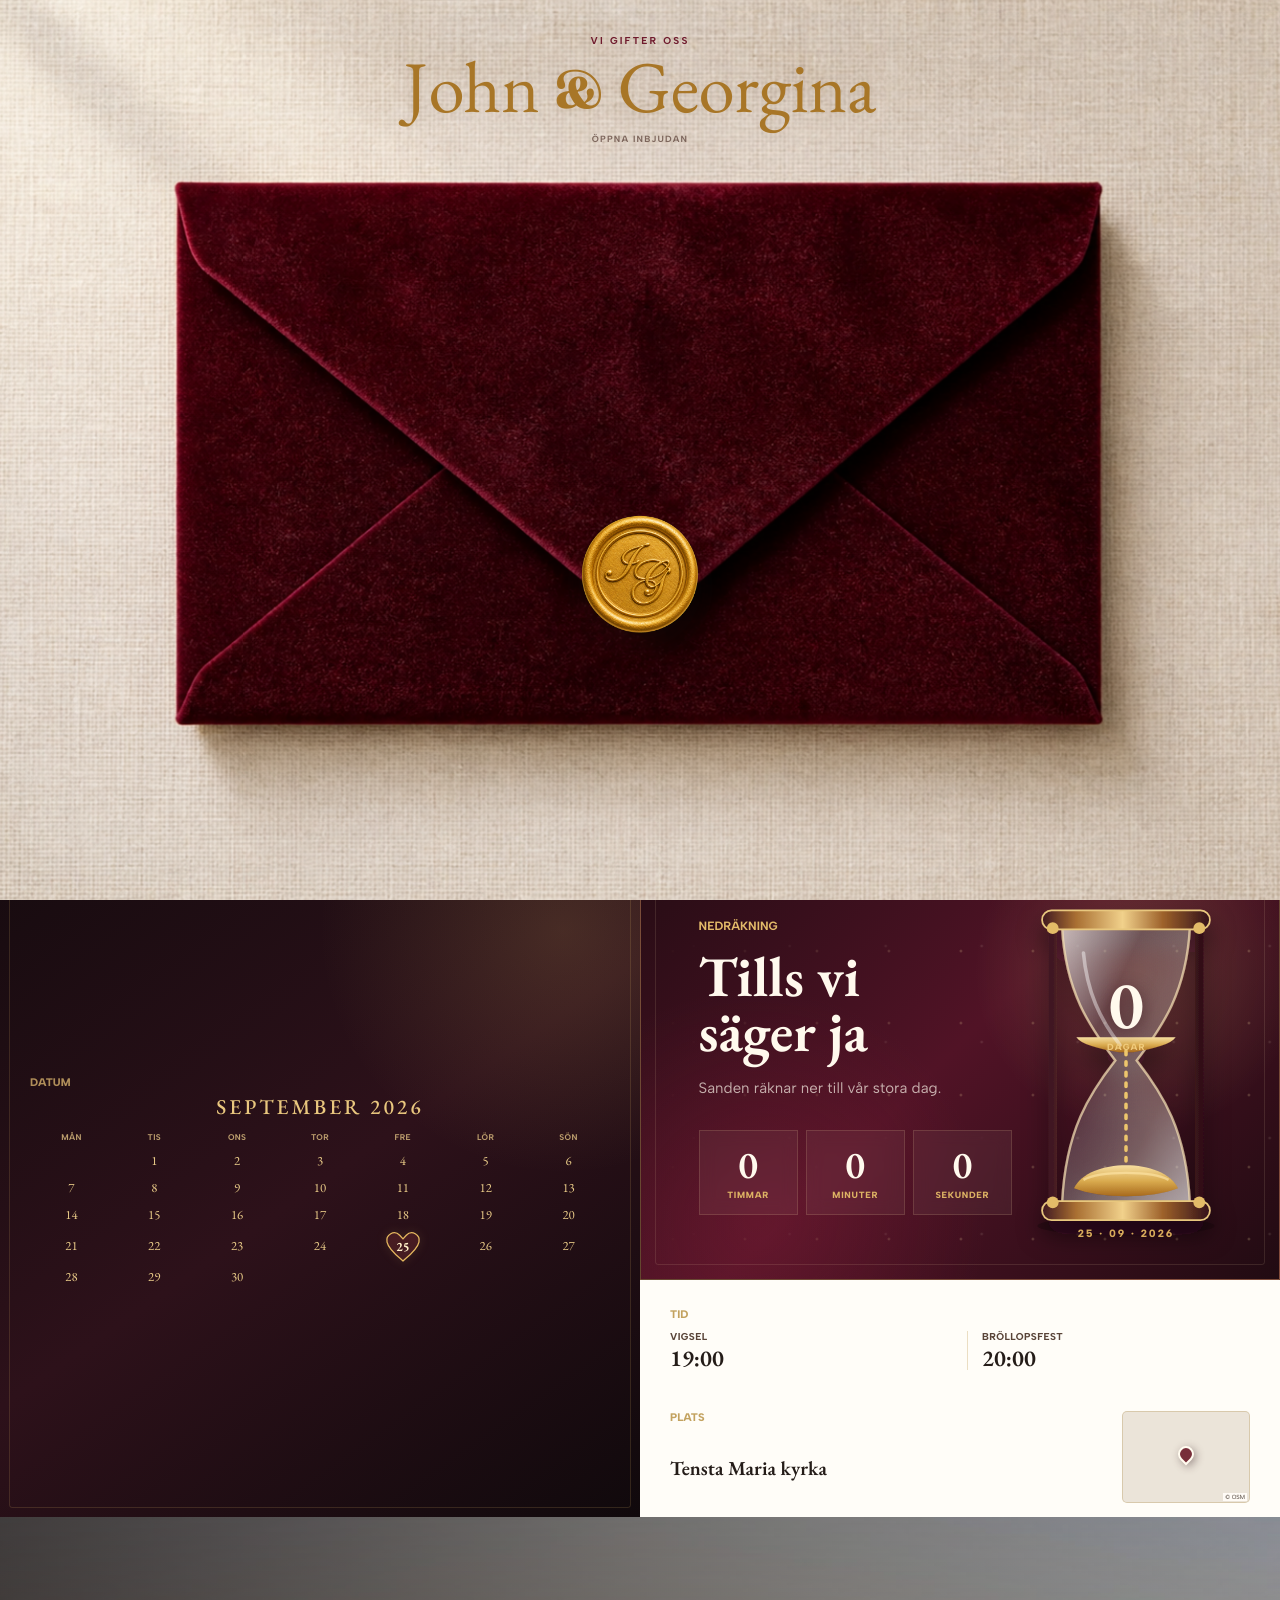
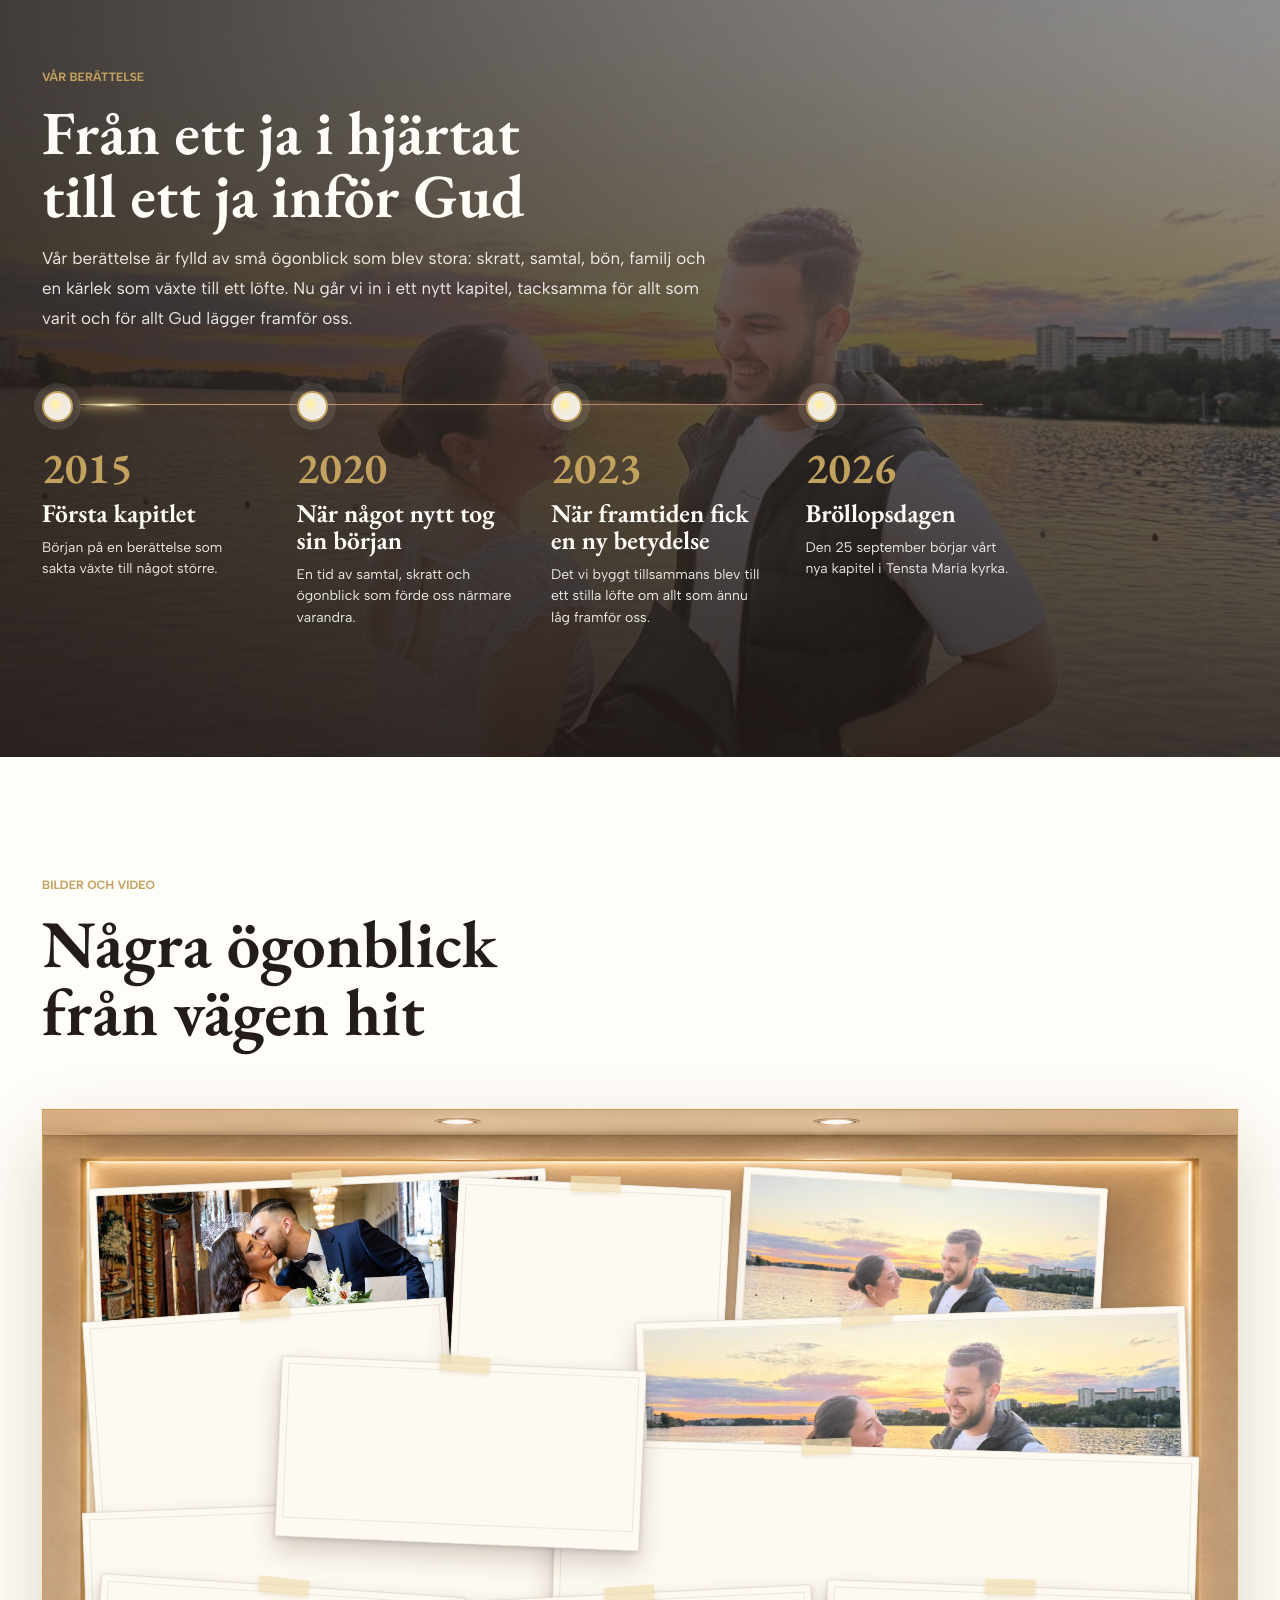
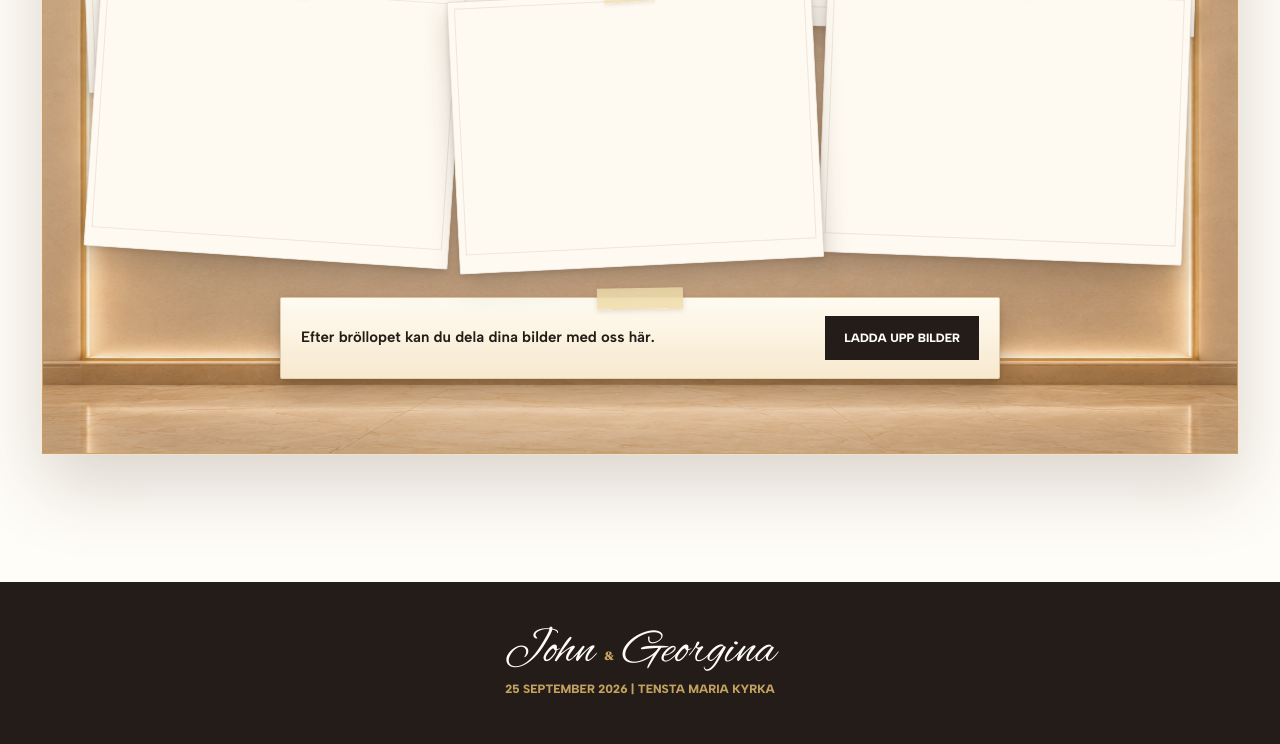
==== commit 7457695e: "u" ====
--- a/index.html
+++ b/index.html
@@ -8,6 +8,8 @@
       name="description"
       content="Bröllopsinbjudan för John och Georgina, 25 september 2026."
     />
+    <link rel="icon" type="image/png" sizes="512x512" href="assets/images/jg-wax-seal-front.png?v=1" />
+    <link rel="apple-touch-icon" href="assets/images/jg-wax-seal-front.png?v=1" />
     <link rel="preconnect" href="https://fonts.googleapis.com" />
     <link rel="preconnect" href="https://fonts.gstatic.com" crossorigin />
     <link
@@ -82,11 +84,6 @@
           </p>
           <p class="hero-date" data-i18n="heroDate">Markus 10:9</p>
         </div>
-        <aside class="hero-photo-strip" aria-label="Förlovningsbilder" data-i18n-aria-label="heroPhotosAria">
-          <img src="assets/images/q.jfif" alt="John och Georgina vid vattnet i solnedgången" data-i18n-alt="heroPhotoAltOne" />
-          <img src="assets/images/e.jfif" alt="John och Georgina framför vattnet" data-i18n-alt="heroPhotoAltTwo" />
-          <img src="assets/images/t.jfif" alt="John och Georgina i kyrkan" data-i18n-alt="heroPhotoAltThree" />
-        </aside>
       </section>
 
       <section class="essentials-section" aria-label="Viktig information" data-i18n-aria-label="essentialsAria">
--- a/styles.css
+++ b/styles.css
@@ -1014,23 +1014,24 @@
 
 .event-overview {
   display: grid;
-  grid-template-columns: minmax(260px, 0.72fr) minmax(0, 1.55fr);
-  gap: 22px;
+  grid-template-columns: repeat(2, minmax(0, 1fr));
+  grid-template-rows: minmax(430px, 2fr) repeat(2, minmax(105px, 0.55fr));
+  width: 100%;
+  max-width: none;
+  gap: 0;
   align-items: stretch;
-  padding-top: 0;
-  padding-bottom: 52px;
-  transform: translateY(-34px);
+  padding: 0;
+  transform: none;
+}
+
+.section-shell.event-overview {
+  width: 100%;
+  max-width: none;
+  margin: 0;
 }
 
 .event-facts {
-  display: grid;
-  grid-template-rows: minmax(244px, 2fr) repeat(2, minmax(82px, 0.7fr));
-  gap: 1px;
-  overflow: hidden;
-  border: 1px solid var(--line);
-  border-radius: 8px;
-  background: var(--line);
-  box-shadow: 0 26px 70px rgba(36, 28, 24, 0.12);
+  display: contents;
 }
 
 .event-facts .essential-card {
@@ -1040,11 +1041,18 @@
 .essential-calendar-card {
   position: relative;
   isolation: isolate;
+  grid-column: 1;
+  grid-row: 1 / 4;
   padding: 24px 22px 20px;
   overflow: hidden;
   background:
     radial-gradient(circle at 88% 12%, rgba(229, 187, 104, 0.16), transparent 30%),
     linear-gradient(145deg, #160b0f 0%, #2d111a 50%, #10090c 100%);
+}
+
+.essential-time-card {
+  grid-column: 2;
+  grid-row: 2;
 }
 
 .essential-calendar-card::after {
@@ -1171,6 +1179,8 @@
 }
 
 .essential-place-card {
+  grid-column: 2;
+  grid-row: 3;
   grid-template-columns: minmax(0, 1fr) 128px;
   grid-template-rows: auto auto;
   column-gap: 10px;
@@ -1247,10 +1257,12 @@
   --sand-remaining: 1;
   --sand-collected: 0;
   position: relative;
+  grid-column: 2;
+  grid-row: 1;
   isolation: isolate;
   display: grid;
   grid-template-columns: minmax(0, 1fr) minmax(210px, 0.72fr);
-  min-height: 430px;
+  min-height: 0;
   overflow: hidden;
   border: 1px solid rgba(224, 185, 103, 0.34);
   border-radius: 8px;
@@ -1260,6 +1272,12 @@
     linear-gradient(135deg, #250c14 0%, #511326 48%, #210b12 100%);
   color: var(--paper-strong);
   box-shadow: 0 30px 76px rgba(44, 10, 18, 0.25);
+}
+
+.essential-calendar-card,
+.hourglass-countdown {
+  border-radius: 0;
+  box-shadow: none;
 }
 
 .hourglass-countdown::before {
@@ -2752,14 +2770,31 @@
 
   .event-overview {
     grid-template-columns: 1fr;
-    gap: 16px;
-    padding-bottom: 42px;
-    transform: translateY(-26px);
-  }
-
-  .event-facts {
-    grid-template-columns: repeat(3, minmax(0, 1fr));
-    grid-template-rows: none;
+    grid-template-rows: auto;
+    gap: 0;
+    padding: 0;
+    transform: none;
+  }
+
+  .essential-calendar-card {
+    grid-column: 1;
+    grid-row: 1;
+    min-height: 410px;
+  }
+
+  .hourglass-countdown {
+    grid-column: 1;
+    grid-row: 2;
+  }
+
+  .essential-time-card {
+    grid-column: 1;
+    grid-row: 3;
+  }
+
+  .essential-place-card {
+    grid-column: 1;
+    grid-row: 4;
   }
 
   .hourglass-countdown {
@@ -3037,10 +3072,10 @@
   }
 
   .event-overview {
-    width: min(100% - 24px, 1160px);
-    gap: 12px;
-    padding-bottom: 32px;
-    transform: translateY(-20px);
+    width: 100%;
+    gap: 0;
+    padding: 0;
+    transform: none;
   }
 
   .event-facts {
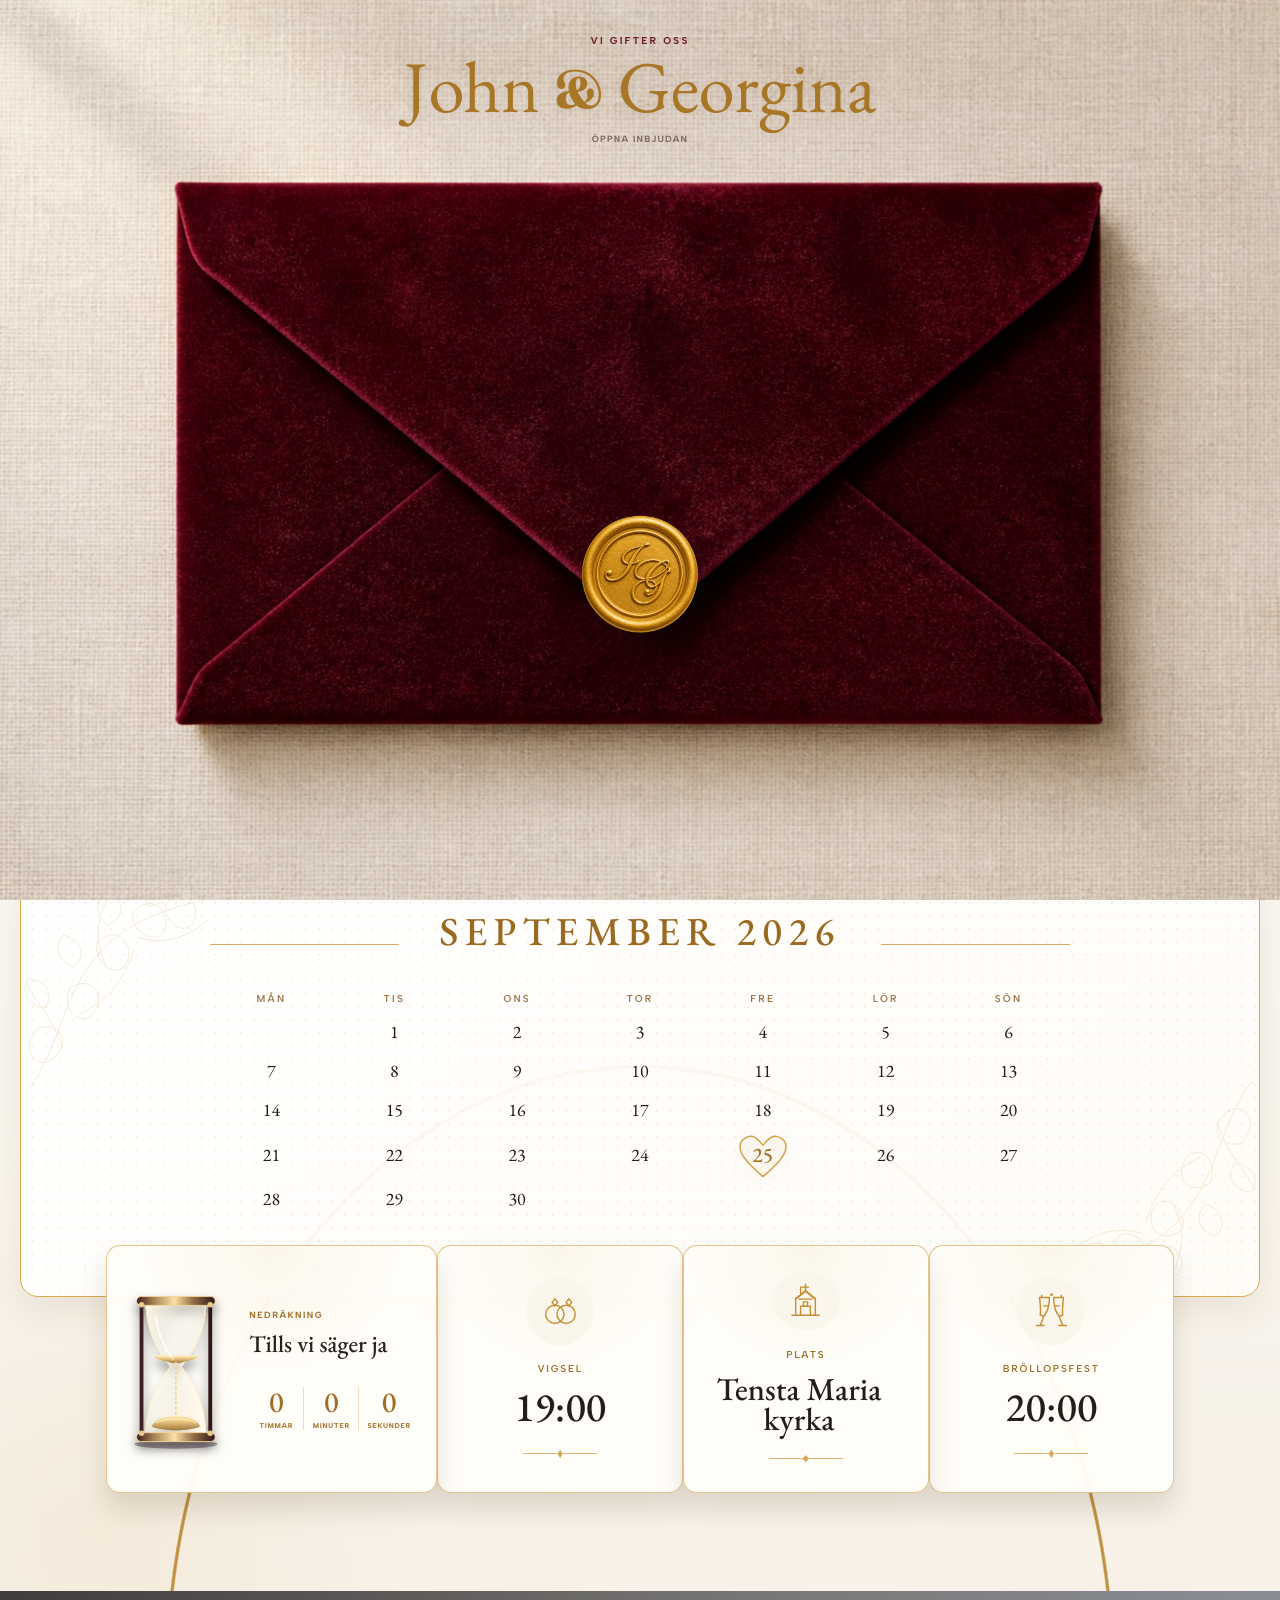
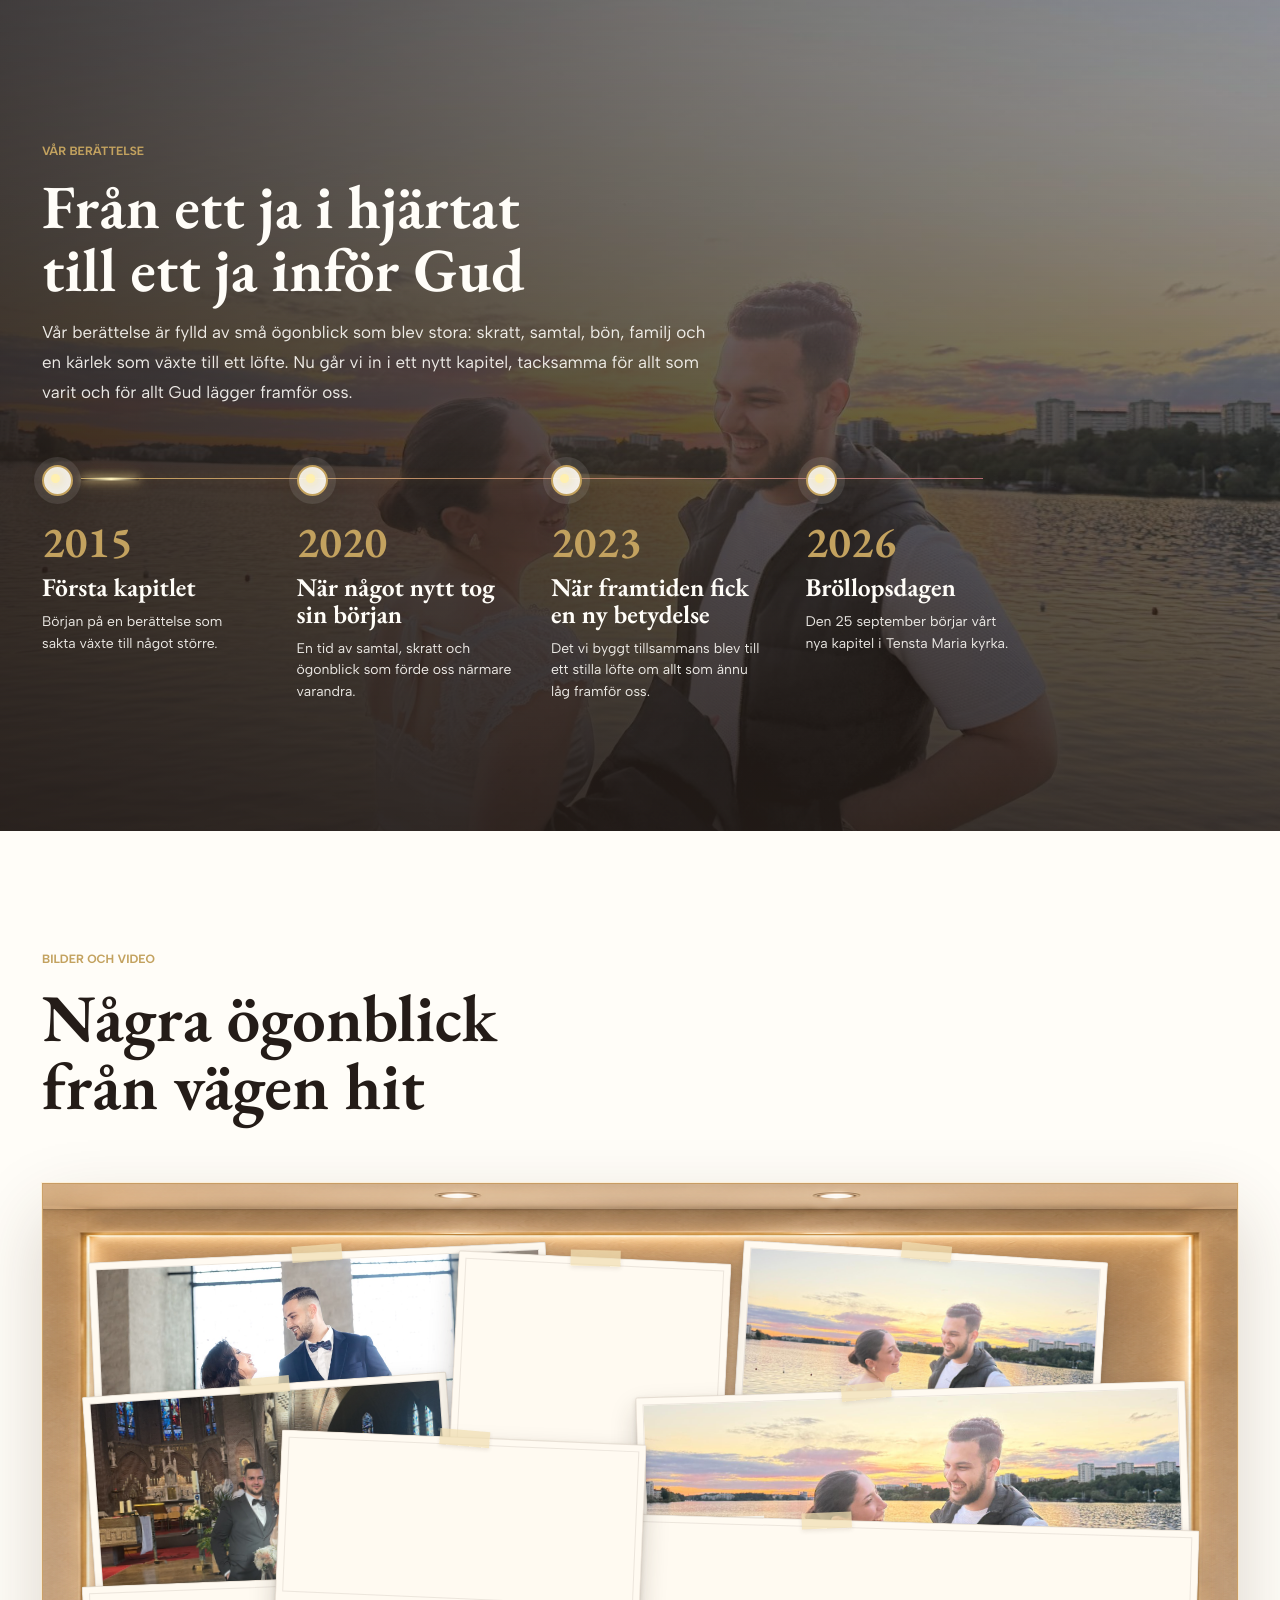
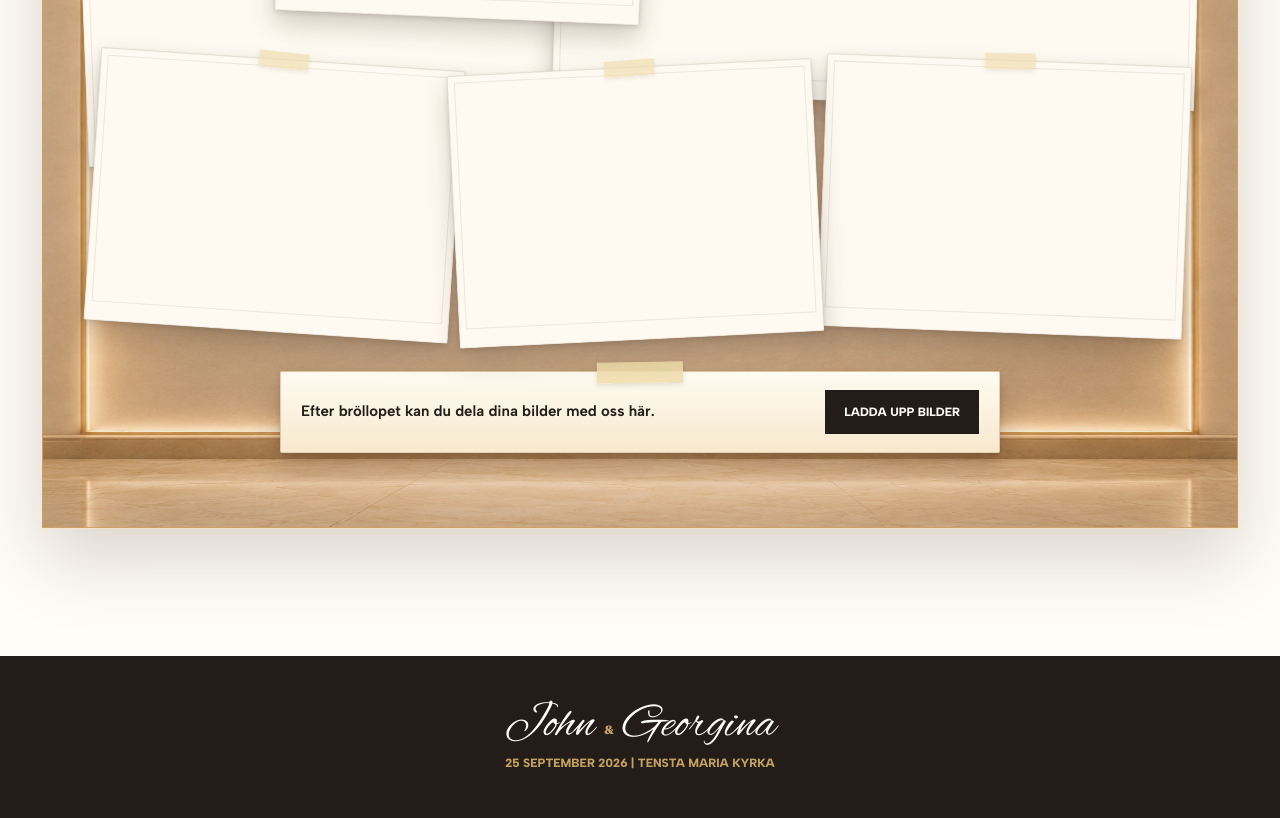
==== commit 414c50b3: "u" ====
--- a/index.html
+++ b/index.html
@@ -8,6 +8,20 @@
       name="description"
       content="Bröllopsinbjudan för John och Georgina, 25 september 2026."
     />
+    <meta property="og:type" content="website" />
+    <meta property="og:title" content="John &amp; Georgina | Bröllop" />
+    <meta property="og:description" content="Bröllopsinbjudan för John och Georgina, 25 september 2026." />
+    <meta property="og:url" content="https://lollekacc.github.io/John-Georgina/" />
+    <meta property="og:image" content="https://lollekacc.github.io/John-Georgina/images/wedding-preview.jpg" />
+    <meta property="og:image:secure_url" content="https://lollekacc.github.io/John-Georgina/images/wedding-preview.jpg" />
+    <meta property="og:image:type" content="image/jpeg" />
+    <meta property="og:image:width" content="1200" />
+    <meta property="og:image:height" content="630" />
+    <meta property="og:image:alt" content="John och Georginas bröllopsinbjudan" />
+    <meta name="twitter:card" content="summary_large_image" />
+    <meta name="twitter:title" content="John &amp; Georgina | Bröllop" />
+    <meta name="twitter:description" content="Bröllopsinbjudan för John och Georgina, 25 september 2026." />
+    <meta name="twitter:image" content="https://lollekacc.github.io/John-Georgina/images/wedding-preview.jpg" />
     <link rel="icon" type="image/png" sizes="512x512" href="assets/images/jg-wax-seal-front.png?v=1" />
     <link rel="apple-touch-icon" href="assets/images/jg-wax-seal-front.png?v=1" />
     <link rel="preconnect" href="https://fonts.googleapis.com" />
@@ -66,6 +80,10 @@
         </button>
       </div>
     </header>
+
+    <audio id="backgroundMusic" preload="metadata" loop>
+      <source src="assets/audio/La Vie Élégante  Jakob Welik.mp3" type="audio/mpeg" />
+    </audio>
 
     <main>
       <section class="hero" id="home" aria-label="Bröllopsinbjudan" data-i18n-aria-label="heroAria">
@@ -137,7 +155,7 @@
                 </strong>
               </div>
             </article>
-            <article class="essential-card essential-place-card reveal">
+            <article class="essential-card essential-place-card">
               <span data-i18n="essentialPlaceLabel">Plats</span>
               <strong data-i18n="essentialPlaceValue">Tensta Maria kyrka</strong>
               <div class="essential-mini-map">
--- a/styles.css
+++ b/styles.css
@@ -3419,3 +3419,473 @@
     max-width: 286px;
   }
 }
+
+/* Ivory and gold event overview */
+.essentials-section {
+  overflow: hidden;
+  background:
+    radial-gradient(ellipse at 50% 112%, transparent 0 52%, rgba(184, 128, 38, 0.85) 52.15% 52.35%, transparent 52.5%),
+    radial-gradient(circle at 8% 92%, rgba(213, 175, 103, 0.1), transparent 22%),
+    linear-gradient(180deg, #faf7f0 0%, #f7f1e7 100%);
+}
+
+.section-shell.event-overview {
+  display: grid;
+  grid-template-columns: minmax(28px, 0.35fr) 1.35fr repeat(3, minmax(0, 1fr)) minmax(28px, 0.35fr);
+  grid-template-rows: minmax(420px, auto) 248px;
+  width: 100%;
+  max-width: 1480px;
+  margin: 0 auto;
+  padding: 24px 20px 46px;
+  gap: 0;
+  align-items: stretch;
+}
+
+.event-facts,
+.essential-time-card,
+.essential-time-options {
+  display: contents;
+}
+
+.essential-calendar-card {
+  position: relative;
+  isolation: isolate;
+  grid-column: 1 / -1;
+  grid-row: 1;
+  display: flex;
+  min-height: 420px;
+  padding: 35px clamp(24px, 5vw, 80px) 76px;
+  flex-direction: column;
+  justify-content: center;
+  overflow: hidden;
+  border: 1px solid #d7a94e;
+  border-radius: 18px;
+  background:
+    radial-gradient(circle at 94% 14%, rgba(205, 157, 65, 0.12) 0 1px, transparent 1.5px) 0 0 / 13px 13px,
+    linear-gradient(135deg, rgba(255, 255, 255, 0.96), rgba(255, 253, 248, 0.92));
+  box-shadow: 0 15px 35px rgba(99, 69, 24, 0.09);
+}
+
+.essential-calendar-card::before,
+.essential-calendar-card::after {
+  content: "";
+  position: absolute;
+  z-index: -1;
+  width: 210px;
+  height: 220px;
+  border: 0;
+  border-radius: 0;
+  background: url("data:image/svg+xml,%3Csvg xmlns='http://www.w3.org/2000/svg' viewBox='0 0 210 220' fill='none' stroke='%23c99a45' stroke-width='1'%3E%3Cpath d='M8 214C39 172 42 117 80 76C106 48 147 31 198 22M42 174C31 140 13 126 5 107M58 139C86 127 104 105 113 74M85 91C73 65 75 42 91 15M116 62C139 70 164 65 187 45'/%3E%3Cpath d='M17 153c24-7 33 16 16 30c-18 14-35-8-16-30ZM49 113c20-13 36 5 25 23c-11 18-35 2-25-23ZM76 68c16-17 37-4 31 16c-7 22-34 8-31-16ZM111 40c12-20 35-12 34 9c-2 22-30 15-34-9ZM144 30c14-17 35-6 30 13c-5 19-29 10-30-13Z'/%3E%3Cpath d='M24 133c-19-3-24-18-17-29c15 0 28 12 17 29ZM53 92c-18-7-20-23-10-32c15 4 24 19 10 32ZM87 50c-15-12-12-27 1-33c14 8 18 25-1 33ZM127 31c-8-17 0-31 15-31c10 13 4 30-15 31Z'/%3E%3C/svg%3E") center / contain no-repeat;
+  opacity: 0.2;
+  pointer-events: none;
+}
+
+.essential-calendar-card::before {
+  top: 0;
+  left: 0;
+}
+
+.essential-calendar-card::after {
+  right: 0;
+  bottom: 0;
+  inset: auto 0 0 auto;
+  transform: rotate(180deg);
+}
+
+.essential-calendar-card .calendar-date-label {
+  display: none;
+}
+
+.wedding-calendar {
+  width: min(100%, 860px);
+  margin: 0 auto;
+  color: #1f1b18;
+  font-family: var(--serif);
+}
+
+.wedding-calendar caption {
+  padding: 0 0 30px;
+  background:
+    linear-gradient(#d8ad61, #d8ad61) left 47% / 22% 1px no-repeat,
+    linear-gradient(#d8ad61, #d8ad61) right 47% / 22% 1px no-repeat;
+  color: #9b6a22;
+  font-size: clamp(28px, 3.1vw, 44px);
+  font-weight: 500;
+  letter-spacing: 0.16em;
+  line-height: 1.1;
+  text-shadow: 0 0 15px #fffdf8, 0 0 15px #fffdf8;
+  text-transform: uppercase;
+}
+
+.wedding-calendar th {
+  height: 30px;
+  color: #9a7449;
+  font-family: var(--sans);
+  font-size: 10px;
+  font-weight: 600;
+  letter-spacing: 0.22em;
+}
+
+.wedding-calendar td {
+  height: 39px;
+  color: #211d1a;
+  font-size: clamp(16px, 1.4vw, 20px);
+}
+
+.wedding-calendar .wedding-day time {
+  width: 54px;
+  height: 50px;
+}
+
+.wedding-calendar .wedding-day svg {
+  fill: rgba(207, 155, 61, 0.04);
+  stroke: #d3a044;
+  stroke-width: 1.1;
+  filter: drop-shadow(0 5px 7px rgba(165, 112, 29, 0.18));
+}
+
+.wedding-calendar .wedding-day span {
+  color: #a36d1f;
+  font-family: var(--serif);
+  font-size: 21px;
+  font-weight: 500;
+}
+
+.hourglass-countdown,
+.essential-time-options > strong,
+.essential-place-card {
+  position: relative;
+  z-index: 3;
+  min-height: 232px;
+  transform: translateY(-52px);
+  border: 1px solid rgba(211, 163, 76, 0.62);
+  border-radius: 14px;
+  background:
+    radial-gradient(circle at 50% 0%, rgba(211, 166, 82, 0.08), transparent 42%),
+    rgba(255, 253, 248, 0.97);
+  box-shadow: 0 16px 27px rgba(75, 52, 20, 0.15);
+}
+
+.hourglass-countdown {
+  grid-column: 2;
+  grid-row: 2;
+  display: grid;
+  grid-template-columns: 42% 58%;
+  min-width: 0;
+  overflow: hidden;
+  color: var(--ink);
+}
+
+.hourglass-countdown::before,
+.hourglass-countdown::after {
+  display: none;
+}
+
+.hourglass-copy {
+  grid-column: 2;
+  align-self: center;
+  padding: 26px 22px 25px 4px;
+}
+
+body[dir="rtl"] .hourglass-copy {
+  padding: 26px 4px 25px 22px;
+}
+
+.hourglass-copy .eyebrow {
+  margin: 0 0 8px;
+  color: #9f6f2a;
+  font-size: 9px;
+  letter-spacing: 0.16em;
+}
+
+.hourglass-copy h2 {
+  color: #25201c;
+  font-size: clamp(24px, 1.8vw, 30px);
+  font-weight: 500;
+  line-height: 1.05;
+  white-space: nowrap;
+}
+
+.hourglass-note,
+.hourglass-days,
+.hourglass-art text {
+  display: none;
+}
+
+.countdown-units {
+  grid-template-columns: repeat(3, minmax(0, 1fr));
+  gap: 0;
+  width: 100%;
+  margin-top: 30px;
+}
+
+.countdown-unit {
+  gap: 5px;
+  padding: 0 8px;
+  border: 0;
+  border-inline-end: 1px solid rgba(205, 158, 71, 0.34);
+  background: transparent;
+  backdrop-filter: none;
+}
+
+.countdown-unit:last-child {
+  border-inline-end: 0;
+}
+
+.countdown-unit strong {
+  color: #a06d25;
+  font-size: clamp(26px, 2.3vw, 34px);
+  font-weight: 500;
+}
+
+.countdown-unit span {
+  color: #a77835;
+  font-size: 7px;
+  letter-spacing: 0.11em;
+}
+
+.hourglass-visual {
+  grid-column: 1;
+  grid-row: 1;
+  align-self: center;
+  width: min(132px, 88%);
+  margin: 0;
+  filter: sepia(0.35) saturate(0.9);
+}
+
+body[dir="rtl"] .hourglass-visual {
+  margin: 0;
+}
+
+.essential-time-card > span {
+  display: none;
+}
+
+.essential-time-options > strong {
+  display: flex;
+  padding: 26px 18px;
+  flex-direction: column;
+  align-items: center;
+  justify-content: center;
+  text-align: center;
+}
+
+.essential-time-options > strong:first-child {
+  grid-column: 3;
+  grid-row: 2;
+}
+
+.essential-time-options > strong:last-child {
+  grid-column: 5;
+  grid-row: 2;
+  padding-inline-start: 18px;
+  border-inline-start: 1px solid rgba(211, 163, 76, 0.62);
+}
+
+.essential-time-options > strong::before,
+.essential-place-card::before {
+  content: "";
+  width: 68px;
+  height: 68px;
+  margin-bottom: 18px;
+  border-radius: 50%;
+  background-color: #fbf6ec;
+  background-position: center;
+  background-repeat: no-repeat;
+  background-size: 45px 45px;
+}
+
+.essential-time-options > strong:first-child::before {
+  background-image: url("data:image/svg+xml,%3Csvg xmlns='http://www.w3.org/2000/svg' viewBox='0 0 64 64' fill='none' stroke='%23c58e31' stroke-width='2'%3E%3Ccircle cx='24' cy='36' r='13'/%3E%3Ccircle cx='40' cy='36' r='13'/%3E%3Cpath d='m20 19 4-5 4 5-4 5-4-5Zm20 0 4-5 4 5-4 5-4-5Z'/%3E%3C/svg%3E");
+}
+
+.essential-time-options > strong:last-child::before {
+  background-image: url("data:image/svg+xml,%3Csvg xmlns='http://www.w3.org/2000/svg' viewBox='0 0 64 64' fill='none' stroke='%23c58e31' stroke-width='2'%3E%3Cpath d='M15 12h14c0 13-2 20-8 27l-5-2c1-8 0-16-1-25Zm34 0H35c0 13 2 20 8 27l5-2c-1-8 0-16 1-25ZM21 39l-5 13m27-13 5 13M10 52h12m20 0h12M18 8v4m28-4v4'/%3E%3Cpath d='M20 24h8m8 0h8'/%3E%3Ccircle cx='32' cy='8' r='1' fill='%23c58e31'/%3E%3C/svg%3E");
+}
+
+.essential-time-options small {
+  color: #9f6f2a;
+  font-size: 10px;
+  font-weight: 600;
+  letter-spacing: 0.18em;
+}
+
+.essential-time-options time {
+  margin-top: 13px;
+  color: #221e1b;
+  font-size: clamp(34px, 3.2vw, 46px);
+  font-weight: 500;
+}
+
+.essential-time-options > strong::after,
+.essential-place-card::after {
+  content: "◆";
+  width: 74px;
+  margin-top: 17px;
+  background: linear-gradient(#dcb66f, #dcb66f) center / 100% 1px no-repeat;
+  color: #d6a958;
+  font-size: 9px;
+  line-height: 14px;
+  text-align: center;
+  text-shadow: 0 0 5px #fffdf8;
+}
+
+.essential-place-card {
+  grid-column: 4;
+  grid-row: 2;
+  display: flex;
+  padding: 26px 20px;
+  flex-direction: column;
+  align-items: center;
+  justify-content: center;
+  text-align: center;
+}
+
+.event-facts .essential-place-card {
+  transform: translateY(-52px);
+}
+
+.essential-place-card::before {
+  background-image: url("data:image/svg+xml,%3Csvg xmlns='http://www.w3.org/2000/svg' viewBox='0 0 64 64' fill='none' stroke='%23c58e31' stroke-width='2'%3E%3Cpath d='M12 53h40M18 53V30l14-11 14 11v23M25 53V40h14v13M22 30h20M32 19V8m-5 5h10M17 30l15-12 15 12M25 25V13h7'/%3E%3Cpath d='M29 34h6v6h-6z'/%3E%3C/svg%3E");
+}
+
+.essential-place-card > span {
+  color: #9f6f2a;
+  font-size: 10px;
+  font-weight: 600;
+  letter-spacing: 0.18em;
+}
+
+.essential-place-card > strong {
+  max-width: 190px;
+  margin-top: 13px;
+  color: #221e1b;
+  font-size: clamp(27px, 2.5vw, 36px);
+  font-weight: 500;
+  line-height: 0.95;
+}
+
+.essential-mini-map {
+  display: none;
+}
+
+@media (max-width: 900px) {
+  .section-shell.event-overview {
+    grid-template-columns: repeat(2, minmax(0, 1fr));
+    grid-template-rows: auto;
+    padding: 16px 14px 32px;
+    gap: 12px;
+  }
+
+  .essential-calendar-card {
+    grid-column: 1 / -1;
+    grid-row: 1;
+    min-height: 390px;
+    padding: 30px 18px 42px;
+  }
+
+  .hourglass-countdown,
+  .essential-time-options > strong,
+  .essential-place-card {
+    min-height: 220px;
+    transform: none;
+  }
+
+  .event-facts .essential-place-card {
+    transform: none;
+  }
+
+  .hourglass-countdown {
+    grid-column: 1 / -1;
+    grid-row: 2;
+  }
+
+  .essential-time-options > strong:first-child {
+    grid-column: 1;
+    grid-row: 3;
+  }
+
+  .essential-place-card {
+    grid-column: 2;
+    grid-row: 3;
+  }
+
+  .essential-time-options > strong:last-child {
+    grid-column: 1 / -1;
+    grid-row: 4;
+  }
+}
+
+@media (max-width: 520px) {
+  .section-shell.event-overview {
+    grid-template-columns: 1fr;
+    padding-inline: 10px;
+  }
+
+  .essential-calendar-card {
+    min-height: 350px;
+    padding: 24px 8px 28px;
+    border-radius: 13px;
+  }
+
+  .wedding-calendar {
+    width: 100%;
+  }
+
+  .wedding-calendar caption {
+    padding-bottom: 18px;
+    background-size: 12% 1px, 12% 1px;
+    font-size: clamp(21px, 7vw, 28px);
+  }
+
+  .wedding-calendar th {
+    height: 25px;
+    font-size: 8px;
+    letter-spacing: 0.08em;
+  }
+
+  .wedding-calendar td {
+    height: 34px;
+    font-size: 15px;
+  }
+
+  .hourglass-countdown,
+  .essential-time-options > strong,
+  .essential-place-card,
+  .essential-time-options > strong:first-child,
+  .essential-time-options > strong:last-child {
+    grid-column: 1;
+    min-height: 210px;
+    border-radius: 12px;
+  }
+
+  .hourglass-countdown {
+    grid-row: 2;
+    grid-template-columns: 38% 62%;
+  }
+
+  .essential-time-options > strong:first-child {
+    grid-row: 3;
+  }
+
+  .essential-place-card {
+    grid-row: 4;
+  }
+
+  .essential-time-options > strong:last-child {
+    grid-row: 5;
+  }
+
+  .hourglass-copy {
+    padding-right: 14px;
+  }
+
+  .hourglass-copy h2 {
+    font-size: 27px;
+    white-space: normal;
+  }
+
+  .hourglass-visual {
+    width: min(110px, 90%);
+  }
+}
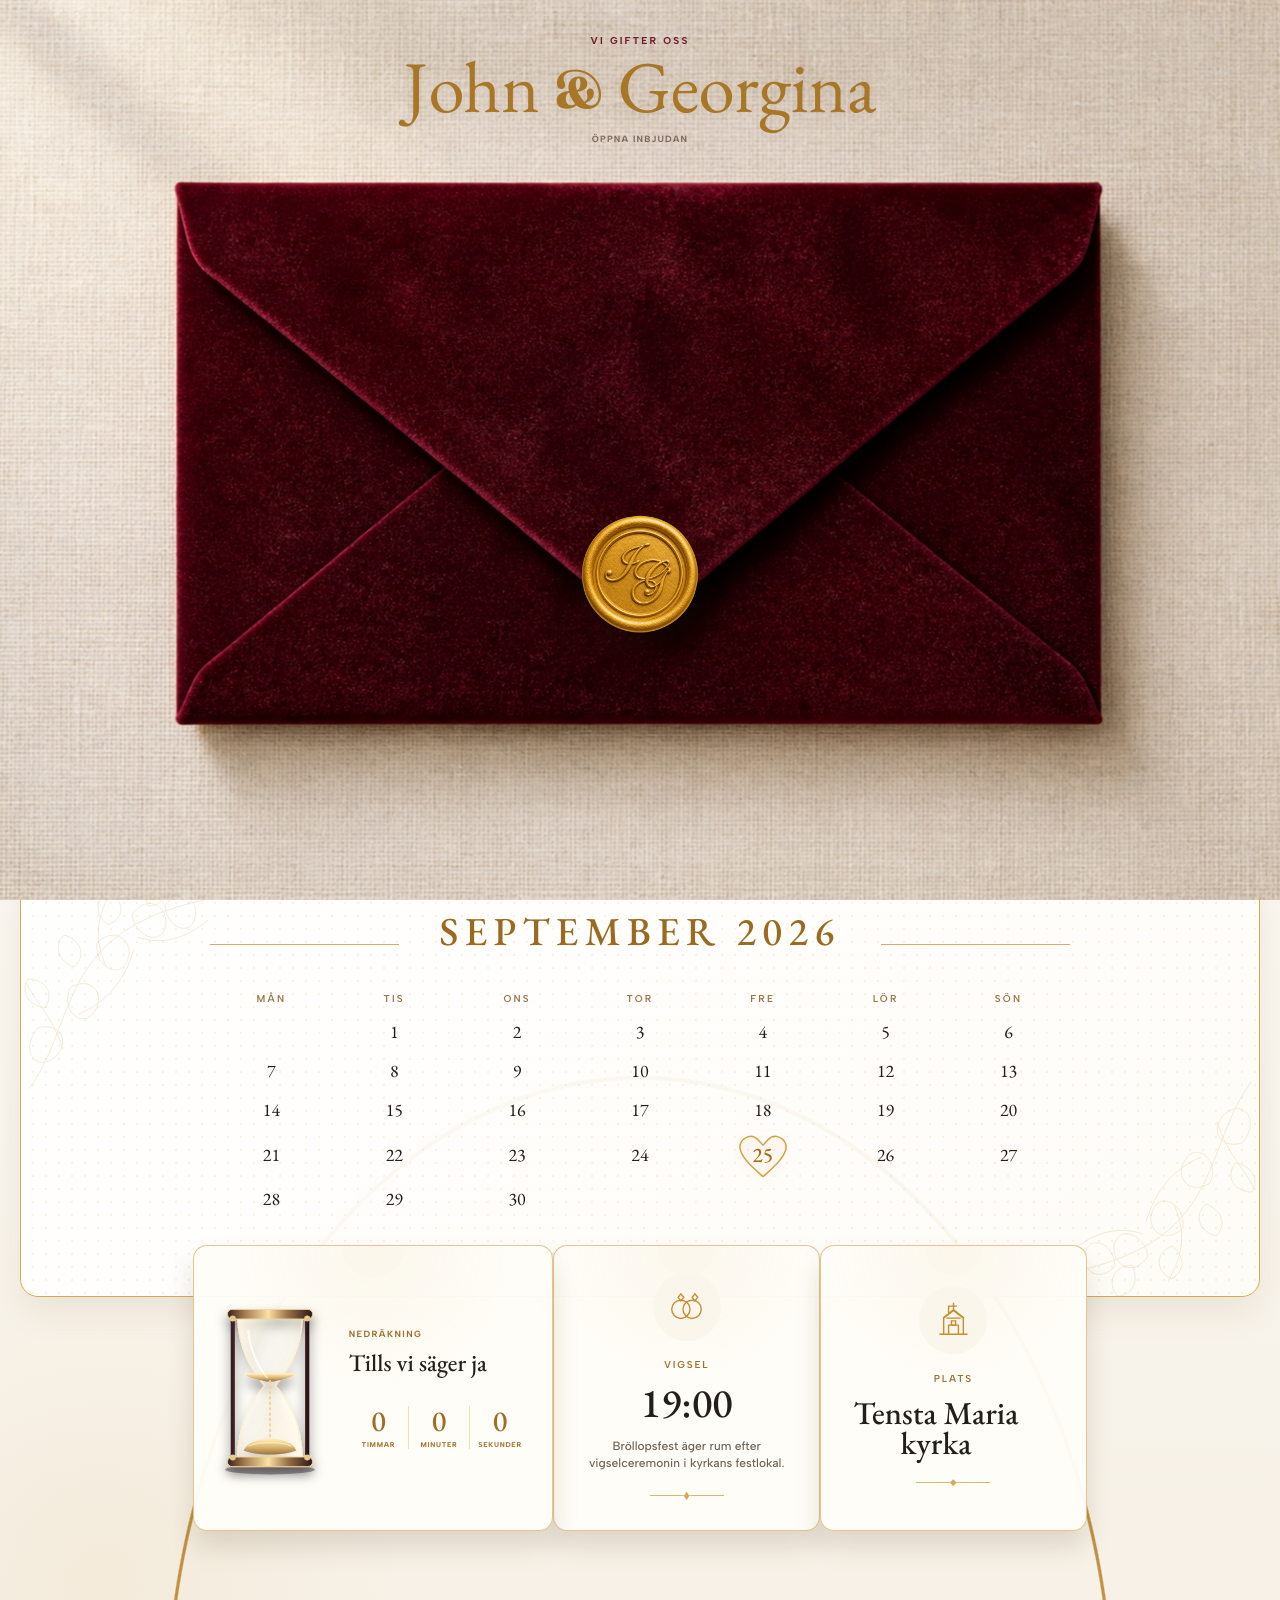
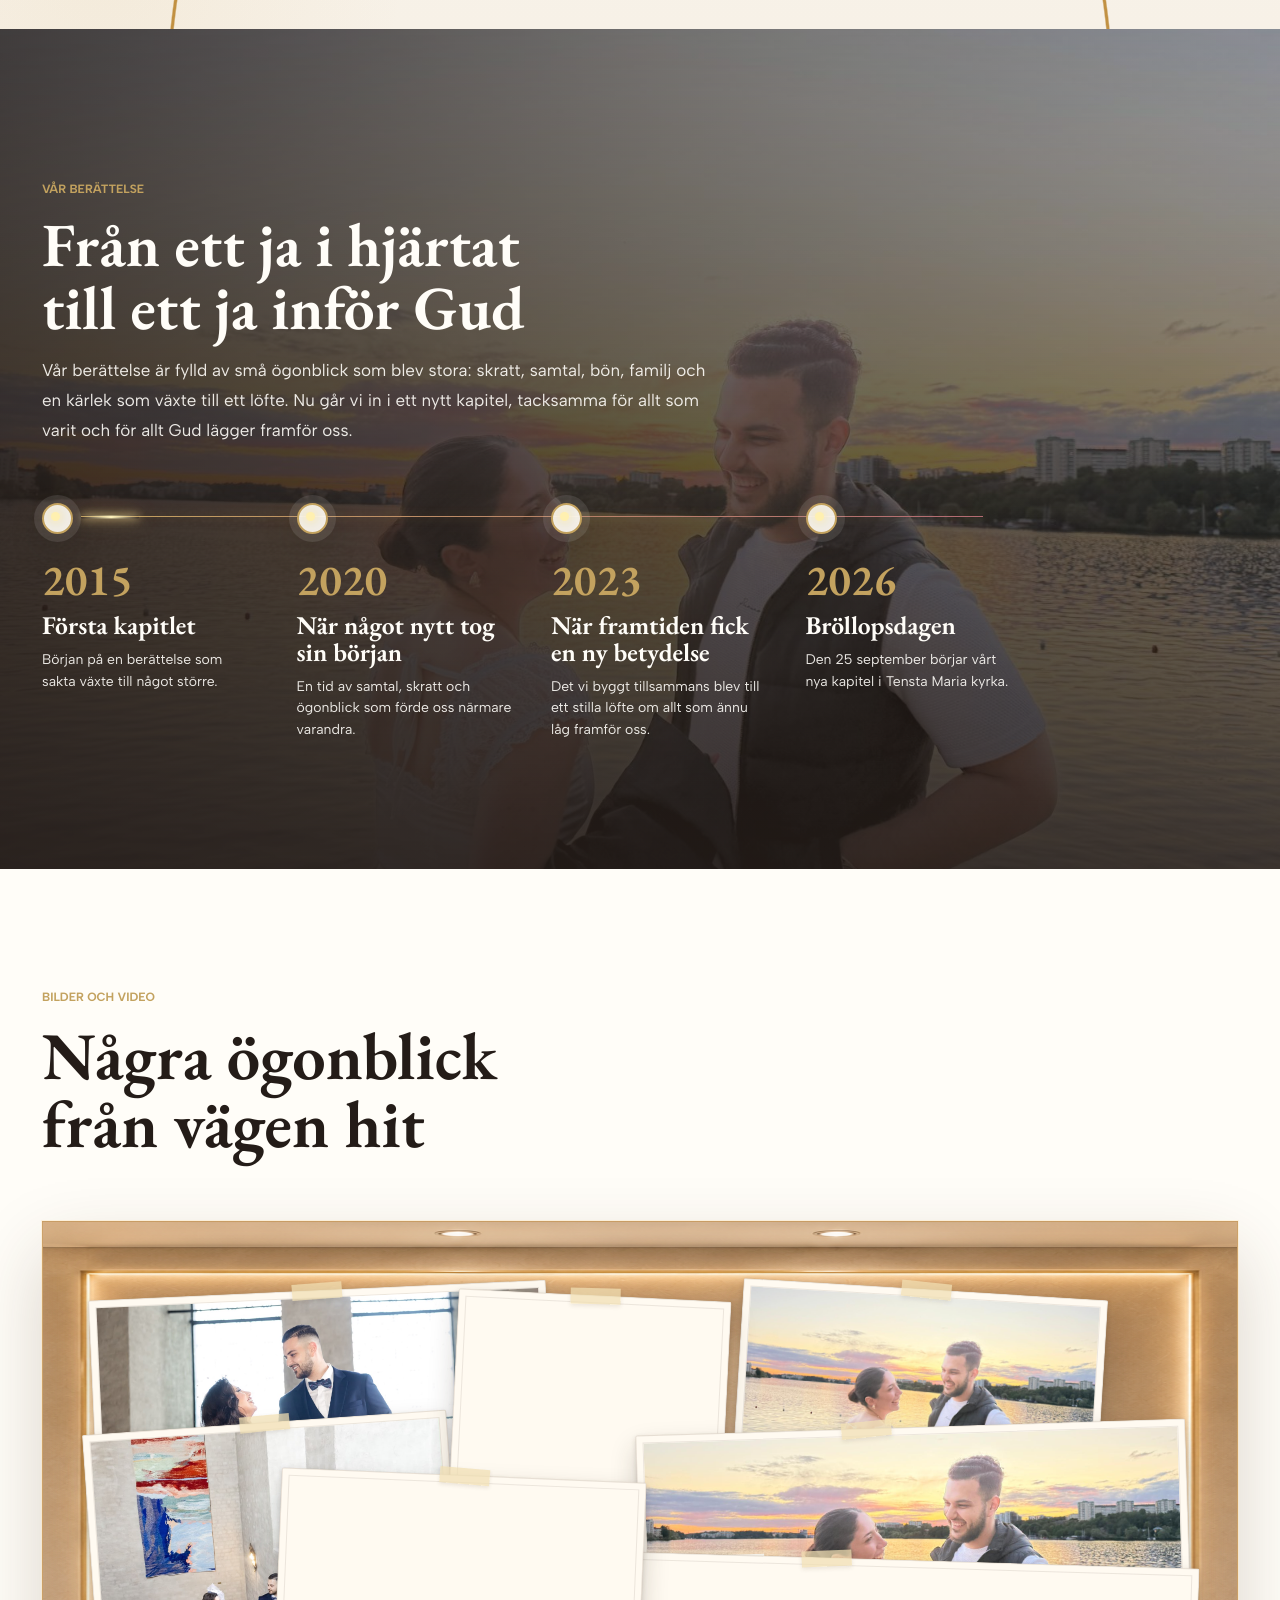
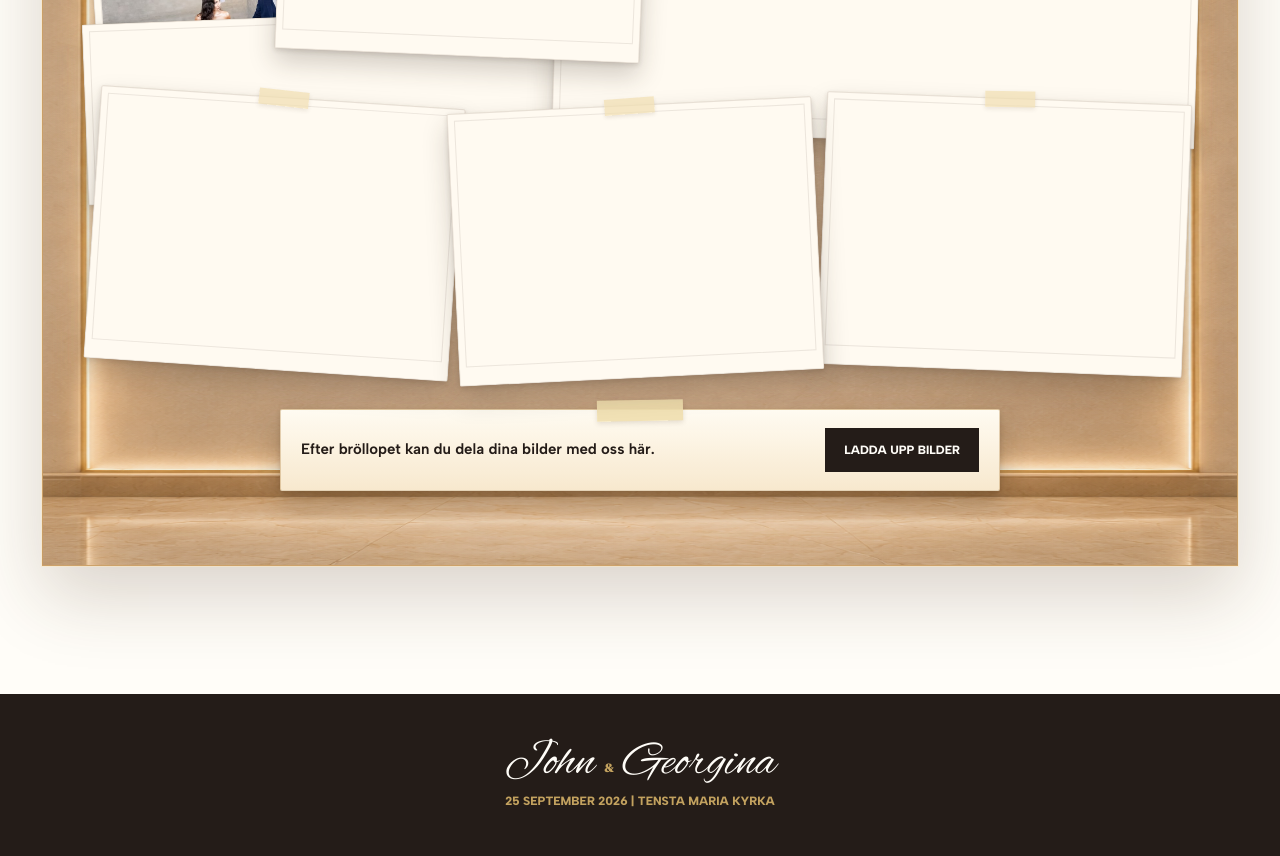
==== commit 56c24d30: "u" ====
--- a/index.html
+++ b/index.html
@@ -145,13 +145,12 @@
             <article class="essential-card essential-time-card reveal">
               <span data-i18n="essentialTimeLabel">Tid</span>
               <div class="essential-time-options">
-                <strong>
+                <strong class="ceremony-detail">
                   <small data-i18n="essentialCeremonyLabel">Vigsel</small>
                   <time datetime="2026-09-25T19:00:00+02:00">19:00</time>
-                </strong>
-                <strong>
-                  <small data-i18n="essentialReceptionLabel">Bröllopsfest</small>
-                  <time datetime="2026-09-25T20:00:00+02:00">20:00</time>
+                  <p class="ceremony-note" data-i18n="essentialCeremonyNote">
+                    Bröllopsfest äger rum efter vigselceremonin i kyrkans festlokal.
+                  </p>
                 </strong>
               </div>
             </article>
--- a/styles.css
+++ b/styles.css
@@ -3431,8 +3431,8 @@
 
 .section-shell.event-overview {
   display: grid;
-  grid-template-columns: minmax(28px, 0.35fr) 1.35fr repeat(3, minmax(0, 1fr)) minmax(28px, 0.35fr);
-  grid-template-rows: minmax(420px, auto) 248px;
+  grid-template-columns: minmax(28px, 0.65fr) 1.35fr repeat(2, minmax(0, 1fr)) minmax(28px, 0.65fr);
+  grid-template-rows: minmax(420px, auto) 286px;
   width: 100%;
   max-width: 1480px;
   margin: 0 auto;
@@ -3556,7 +3556,7 @@
 .essential-place-card {
   position: relative;
   z-index: 3;
-  min-height: 232px;
+  min-height: 270px;
   transform: translateY(-52px);
   border: 1px solid rgba(211, 163, 76, 0.62);
   border-radius: 14px;
@@ -3670,13 +3670,13 @@
   text-align: center;
 }
 
-.essential-time-options > strong:first-child {
+.essential-time-options > .ceremony-detail {
   grid-column: 3;
   grid-row: 2;
 }
 
-.essential-time-options > strong:last-child {
-  grid-column: 5;
+.essential-time-options > .reception-detail {
+  grid-column: 4;
   grid-row: 2;
   padding-inline-start: 18px;
   border-inline-start: 1px solid rgba(211, 163, 76, 0.62);
@@ -3695,11 +3695,11 @@
   background-size: 45px 45px;
 }
 
-.essential-time-options > strong:first-child::before {
+.essential-time-options > .ceremony-detail::before {
   background-image: url("data:image/svg+xml,%3Csvg xmlns='http://www.w3.org/2000/svg' viewBox='0 0 64 64' fill='none' stroke='%23c58e31' stroke-width='2'%3E%3Ccircle cx='24' cy='36' r='13'/%3E%3Ccircle cx='40' cy='36' r='13'/%3E%3Cpath d='m20 19 4-5 4 5-4 5-4-5Zm20 0 4-5 4 5-4 5-4-5Z'/%3E%3C/svg%3E");
 }
 
-.essential-time-options > strong:last-child::before {
+.essential-time-options > .reception-detail::before {
   background-image: url("data:image/svg+xml,%3Csvg xmlns='http://www.w3.org/2000/svg' viewBox='0 0 64 64' fill='none' stroke='%23c58e31' stroke-width='2'%3E%3Cpath d='M15 12h14c0 13-2 20-8 27l-5-2c1-8 0-16-1-25Zm34 0H35c0 13 2 20 8 27l5-2c-1-8 0-16 1-25ZM21 39l-5 13m27-13 5 13M10 52h12m20 0h12M18 8v4m28-4v4'/%3E%3Cpath d='M20 24h8m8 0h8'/%3E%3Ccircle cx='32' cy='8' r='1' fill='%23c58e31'/%3E%3C/svg%3E");
 }
 
@@ -3715,6 +3715,17 @@
   color: #221e1b;
   font-size: clamp(34px, 3.2vw, 46px);
   font-weight: 500;
+}
+
+.ceremony-note {
+  max-width: 230px;
+  margin: 13px 0 0;
+  color: #6d6258;
+  font-family: var(--sans);
+  font-size: 12px;
+  font-weight: 500;
+  line-height: 1.4;
+  text-wrap: balance;
 }
 
 .essential-time-options > strong::after,
@@ -3800,7 +3811,7 @@
     grid-row: 2;
   }
 
-  .essential-time-options > strong:first-child {
+  .essential-time-options > .ceremony-detail {
     grid-column: 1;
     grid-row: 3;
   }
@@ -3810,10 +3821,6 @@
     grid-row: 3;
   }
 
-  .essential-time-options > strong:last-child {
-    grid-column: 1 / -1;
-    grid-row: 4;
-  }
 }
 
 @media (max-width: 520px) {
@@ -3852,8 +3859,8 @@
   .hourglass-countdown,
   .essential-time-options > strong,
   .essential-place-card,
-  .essential-time-options > strong:first-child,
-  .essential-time-options > strong:last-child {
+  .essential-time-options > .ceremony-detail,
+  .essential-time-options > .reception-detail {
     grid-column: 1;
     min-height: 210px;
     border-radius: 12px;
@@ -3864,7 +3871,7 @@
     grid-template-columns: 38% 62%;
   }
 
-  .essential-time-options > strong:first-child {
+  .essential-time-options > .ceremony-detail {
     grid-row: 3;
   }
 
@@ -3872,7 +3879,7 @@
     grid-row: 4;
   }
 
-  .essential-time-options > strong:last-child {
+  .essential-time-options > .reception-detail {
     grid-row: 5;
   }
 
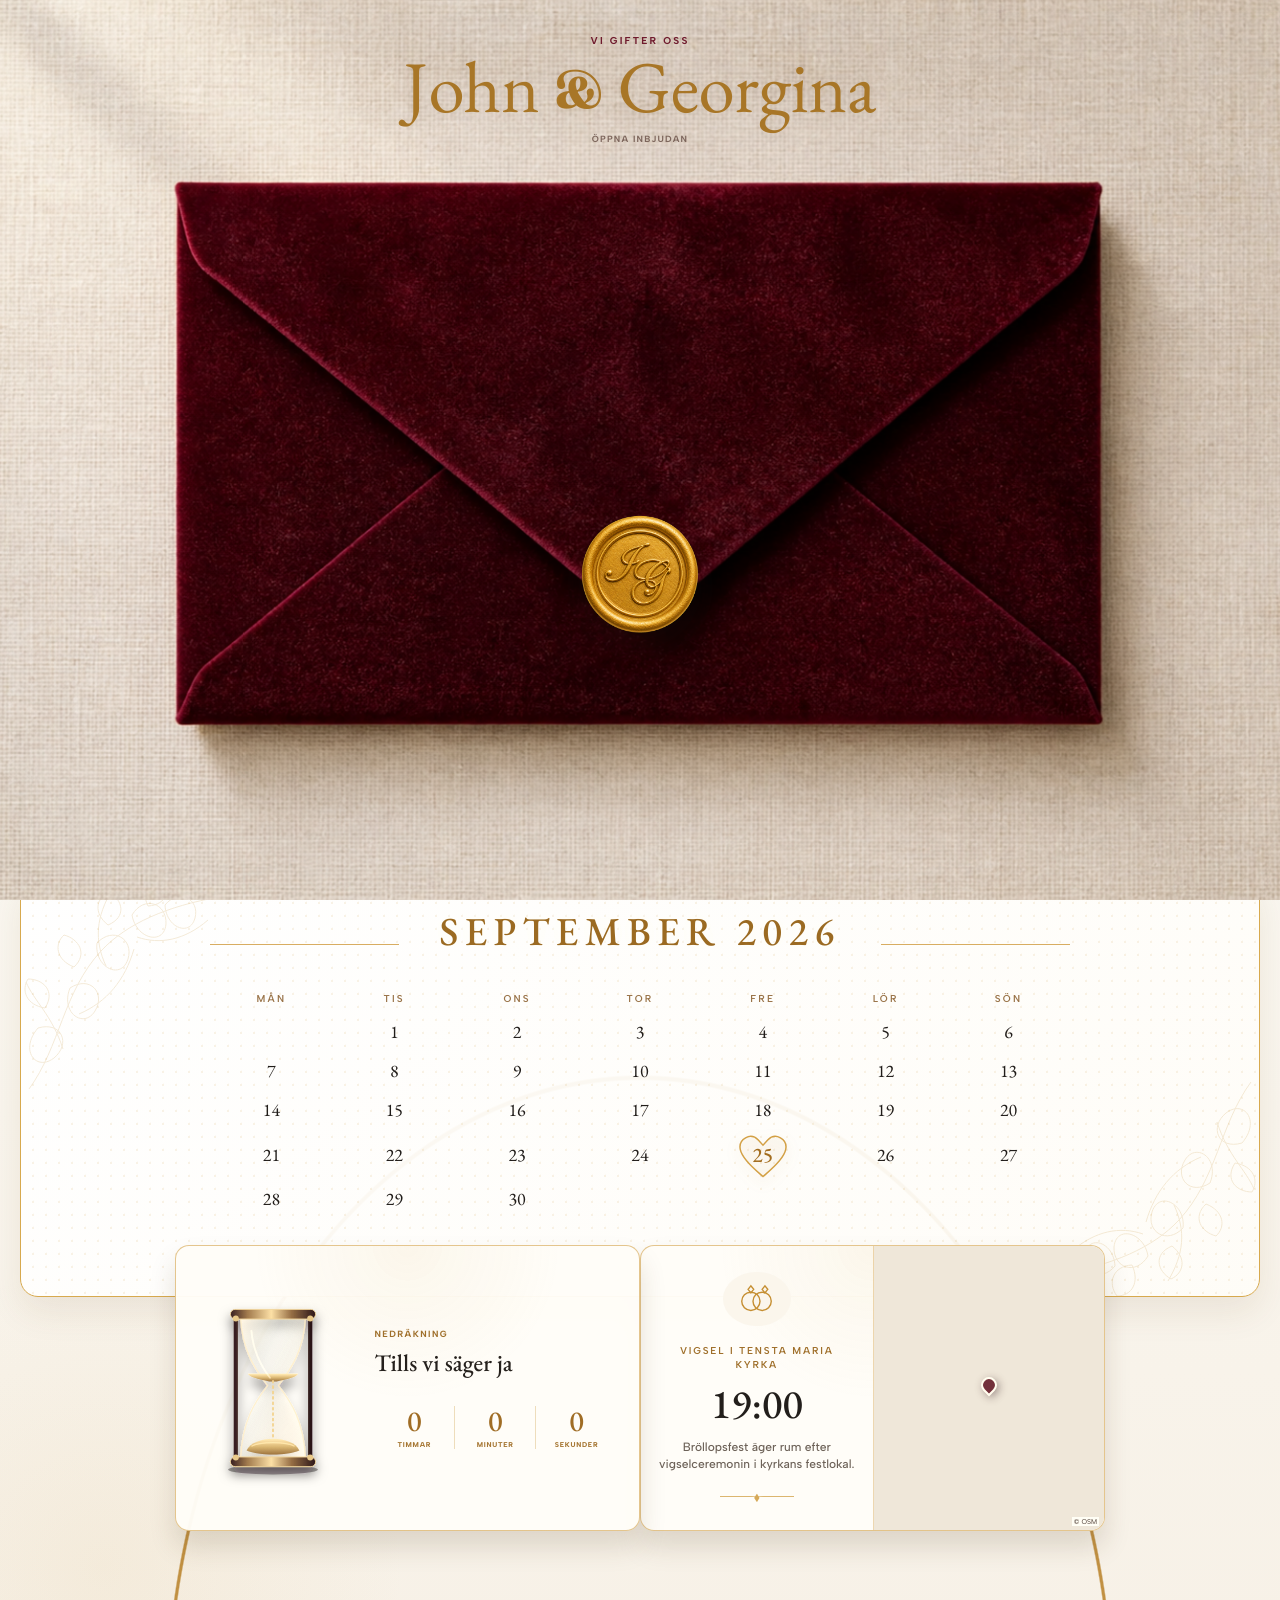
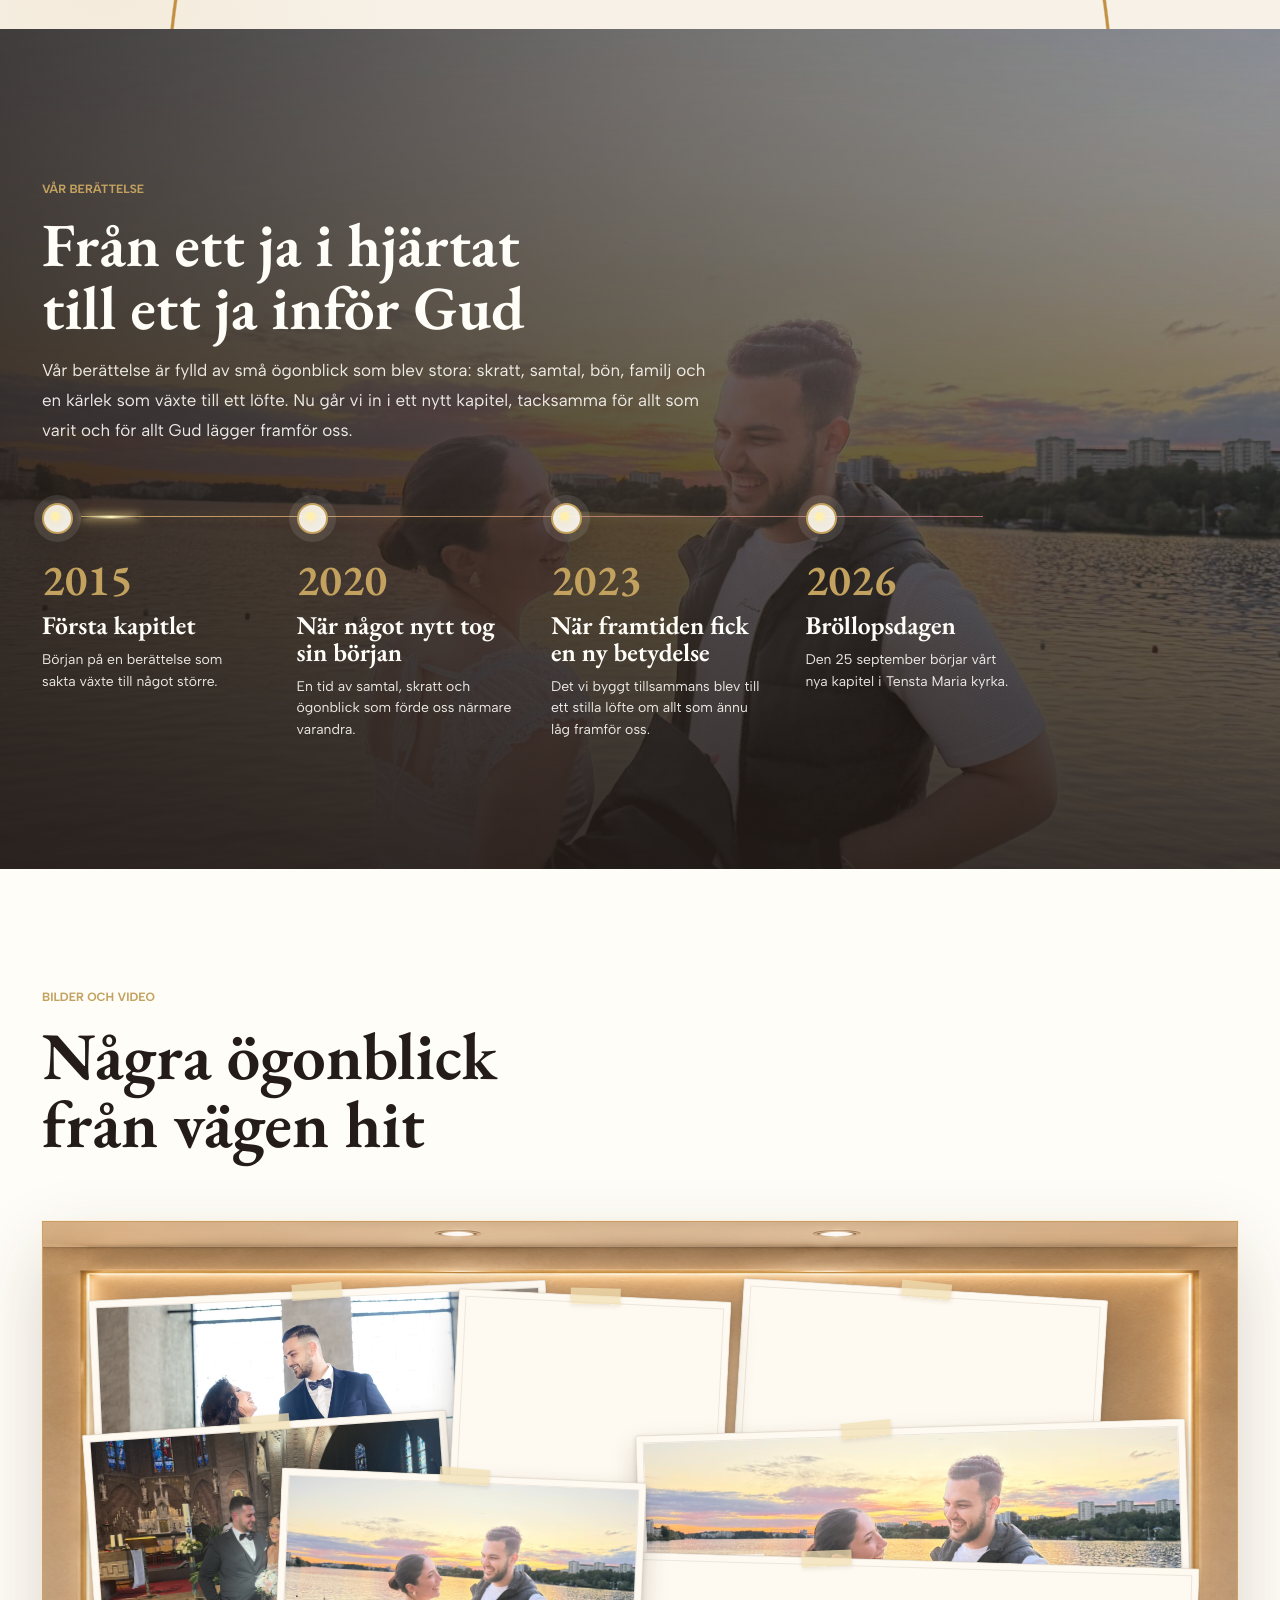
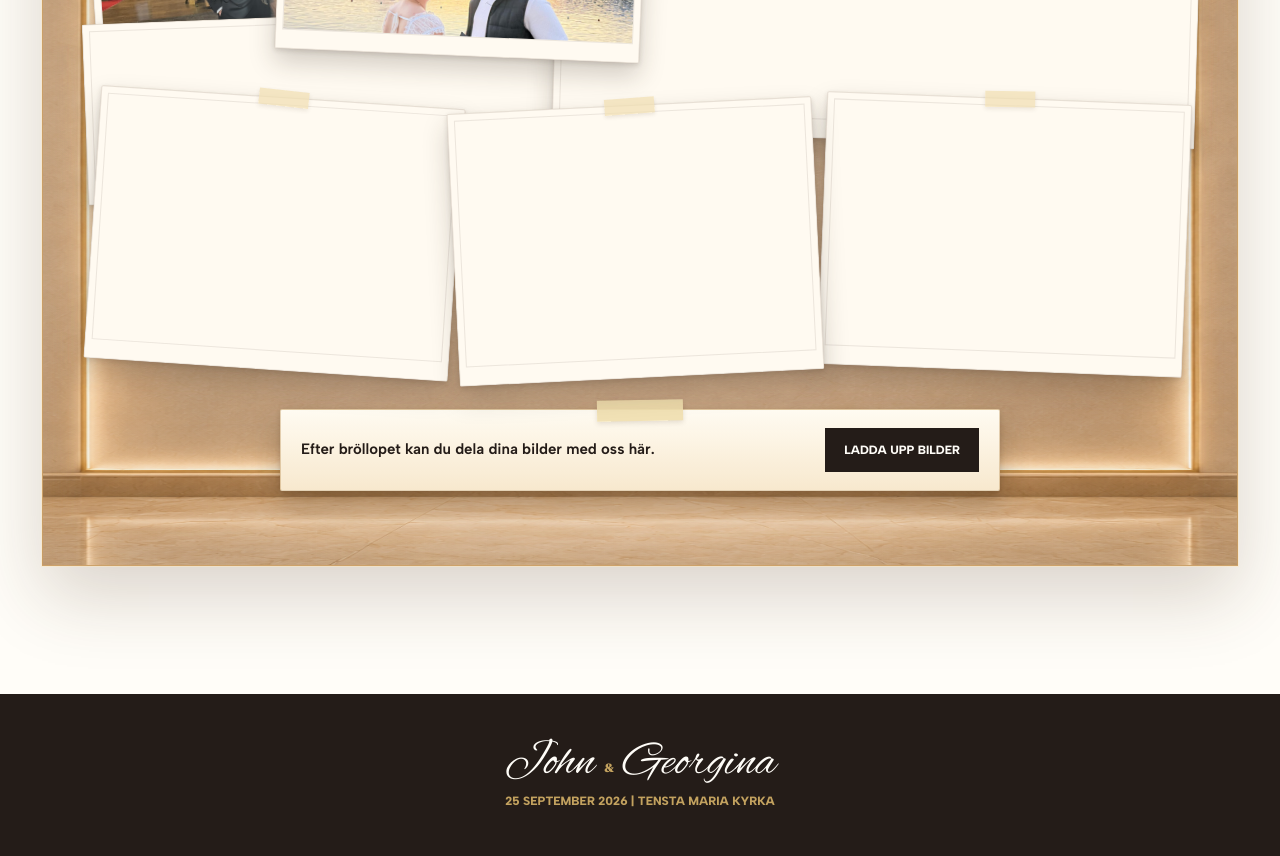
==== commit b57d6e25: "u" ====
--- a/index.html
+++ b/index.html
@@ -142,32 +142,34 @@
                 </tbody>
               </table>
             </article>
-            <article class="essential-card essential-time-card reveal">
-              <span data-i18n="essentialTimeLabel">Tid</span>
-              <div class="essential-time-options">
-                <strong class="ceremony-detail">
-                  <small data-i18n="essentialCeremonyLabel">Vigsel</small>
-                  <time datetime="2026-09-25T19:00:00+02:00">19:00</time>
-                  <p class="ceremony-note" data-i18n="essentialCeremonyNote">
-                    Bröllopsfest äger rum efter vigselceremonin i kyrkans festlokal.
-                  </p>
-                </strong>
-              </div>
-            </article>
-            <article class="essential-card essential-place-card">
-              <span data-i18n="essentialPlaceLabel">Plats</span>
-              <strong data-i18n="essentialPlaceValue">Tensta Maria kyrka</strong>
-              <div class="essential-mini-map">
-                <span class="essential-map-pin" aria-hidden="true"></span>
-                <a
-                  href="https://www.openstreetmap.org/?mlat=59.39424&amp;mlon=17.91724#map=17/59.39424/17.91724"
-                  target="_blank"
-                  rel="noreferrer"
-                  aria-label="Karta till Tensta Maria kyrka"
-                  data-i18n-aria-label="travelMapAria"
-                ></a>
-              </div>
-            </article>
+            <div class="ceremony-place-group">
+              <article class="essential-card essential-time-card reveal">
+                <span data-i18n="essentialTimeLabel">Tid</span>
+                <div class="essential-time-options">
+                  <strong class="ceremony-detail">
+                    <small data-i18n="essentialCeremonyLabel">Vigsel i Tensta Maria kyrka</small>
+                    <time datetime="2026-09-25T19:00:00+02:00">19:00</time>
+                    <p class="ceremony-note" data-i18n="essentialCeremonyNote">
+                      Bröllopsfest äger rum efter vigselceremonin i kyrkans festlokal.
+                    </p>
+                  </strong>
+                </div>
+              </article>
+              <article class="essential-card essential-place-card">
+                <span data-i18n="essentialPlaceLabel">Plats</span>
+                <strong data-i18n="essentialPlaceValue">Tensta Maria kyrka</strong>
+                <div class="essential-mini-map">
+                  <span class="essential-map-pin" aria-hidden="true"></span>
+                  <a
+                    href="https://www.openstreetmap.org/?mlat=59.39424&amp;mlon=17.91724#map=17/59.39424/17.91724"
+                    target="_blank"
+                    rel="noreferrer"
+                    aria-label="Karta till Tensta Maria kyrka"
+                    data-i18n-aria-label="travelMapAria"
+                  ></a>
+                </div>
+              </article>
+            </div>
           </div>
 
           <article class="hourglass-countdown" id="countdown" role="timer" aria-label="Nedräkning" data-i18n-aria-label="countdownAria">
--- a/styles.css
+++ b/styles.css
@@ -3431,7 +3431,7 @@
 
 .section-shell.event-overview {
   display: grid;
-  grid-template-columns: minmax(28px, 0.65fr) 1.35fr repeat(2, minmax(0, 1fr)) minmax(28px, 0.65fr);
+  grid-template-columns: minmax(28px, 0.45fr) repeat(2, minmax(0, 1.35fr)) minmax(28px, 0.45fr);
   grid-template-rows: minmax(420px, auto) 286px;
   width: 100%;
   max-width: 1480px;
@@ -3576,6 +3576,25 @@
   color: var(--ink);
 }
 
+.ceremony-place-group {
+  position: relative;
+  z-index: 3;
+  grid-column: 3;
+  grid-row: 2;
+  display: grid;
+  grid-template-columns: repeat(2, minmax(0, 1fr));
+  min-width: 0;
+  min-height: 270px;
+  overflow: hidden;
+  transform: translateY(-52px);
+  border: 1px solid rgba(211, 163, 76, 0.62);
+  border-radius: 14px;
+  background:
+    radial-gradient(circle at 50% 0%, rgba(211, 166, 82, 0.08), transparent 42%),
+    rgba(255, 253, 248, 0.97);
+  box-shadow: 0 16px 27px rgba(75, 52, 20, 0.15);
+}
+
 .hourglass-countdown::before,
 .hourglass-countdown::after {
   display: none;
@@ -3671,8 +3690,8 @@
 }
 
 .essential-time-options > .ceremony-detail {
-  grid-column: 3;
-  grid-row: 2;
+  grid-column: 1;
+  grid-row: 1;
 }
 
 .essential-time-options > .reception-detail {
@@ -3742,8 +3761,8 @@
 }
 
 .essential-place-card {
-  grid-column: 4;
-  grid-row: 2;
+  grid-column: 2;
+  grid-row: 1;
   display: flex;
   padding: 26px 20px;
   flex-direction: column;
@@ -3752,8 +3771,51 @@
   text-align: center;
 }
 
-.event-facts .essential-place-card {
-  transform: translateY(-52px);
+.ceremony-place-group .essential-time-options > strong,
+.ceremony-place-group .essential-place-card {
+  min-height: 270px;
+  transform: none;
+  border: 0;
+  border-radius: 0;
+  background: transparent;
+  box-shadow: none;
+}
+
+.ceremony-place-group .essential-place-card {
+  position: relative;
+  display: block;
+  padding: 0;
+  overflow: hidden;
+  border-inline-start: 1px solid rgba(211, 163, 76, 0.42);
+}
+
+.ceremony-place-group .essential-place-card::before,
+.ceremony-place-group .essential-place-card::after,
+.ceremony-place-group .essential-place-card > span,
+.ceremony-place-group .essential-place-card > strong {
+  display: none;
+}
+
+.ceremony-place-group .essential-mini-map {
+  position: absolute;
+  inset: 0;
+  display: block;
+  width: 100%;
+  height: 100%;
+  border: 0;
+  border-radius: 0;
+  filter: saturate(0.72) sepia(0.12);
+}
+
+.ceremony-place-group .essential-mini-map::after {
+  right: 5px;
+  bottom: 4px;
+  font-size: 7px;
+}
+
+.ceremony-place-group .essential-time-options small {
+  max-width: 210px;
+  line-height: 1.4;
 }
 
 .essential-place-card::before {
@@ -3811,14 +3873,21 @@
     grid-row: 2;
   }
 
-  .essential-time-options > .ceremony-detail {
+  .ceremony-place-group {
+    grid-column: 1 / -1;
+    grid-row: 3;
+    min-height: 220px;
+    transform: none;
+  }
+
+  .ceremony-place-group .essential-time-options > .ceremony-detail {
     grid-column: 1;
-    grid-row: 3;
-  }
-
-  .essential-place-card {
+    grid-row: 1;
+  }
+
+  .ceremony-place-group .essential-place-card {
     grid-column: 2;
-    grid-row: 3;
+    grid-row: 1;
   }
 
 }
@@ -3871,12 +3940,15 @@
     grid-template-columns: 38% 62%;
   }
 
-  .essential-time-options > .ceremony-detail {
+  .ceremony-place-group {
+    grid-column: 1;
     grid-row: 3;
-  }
-
-  .essential-place-card {
-    grid-row: 4;
+    grid-template-columns: repeat(2, minmax(0, 1fr));
+  }
+
+  .ceremony-place-group .essential-time-options > .ceremony-detail,
+  .ceremony-place-group .essential-place-card {
+    grid-row: 1;
   }
 
   .essential-time-options > .reception-detail {
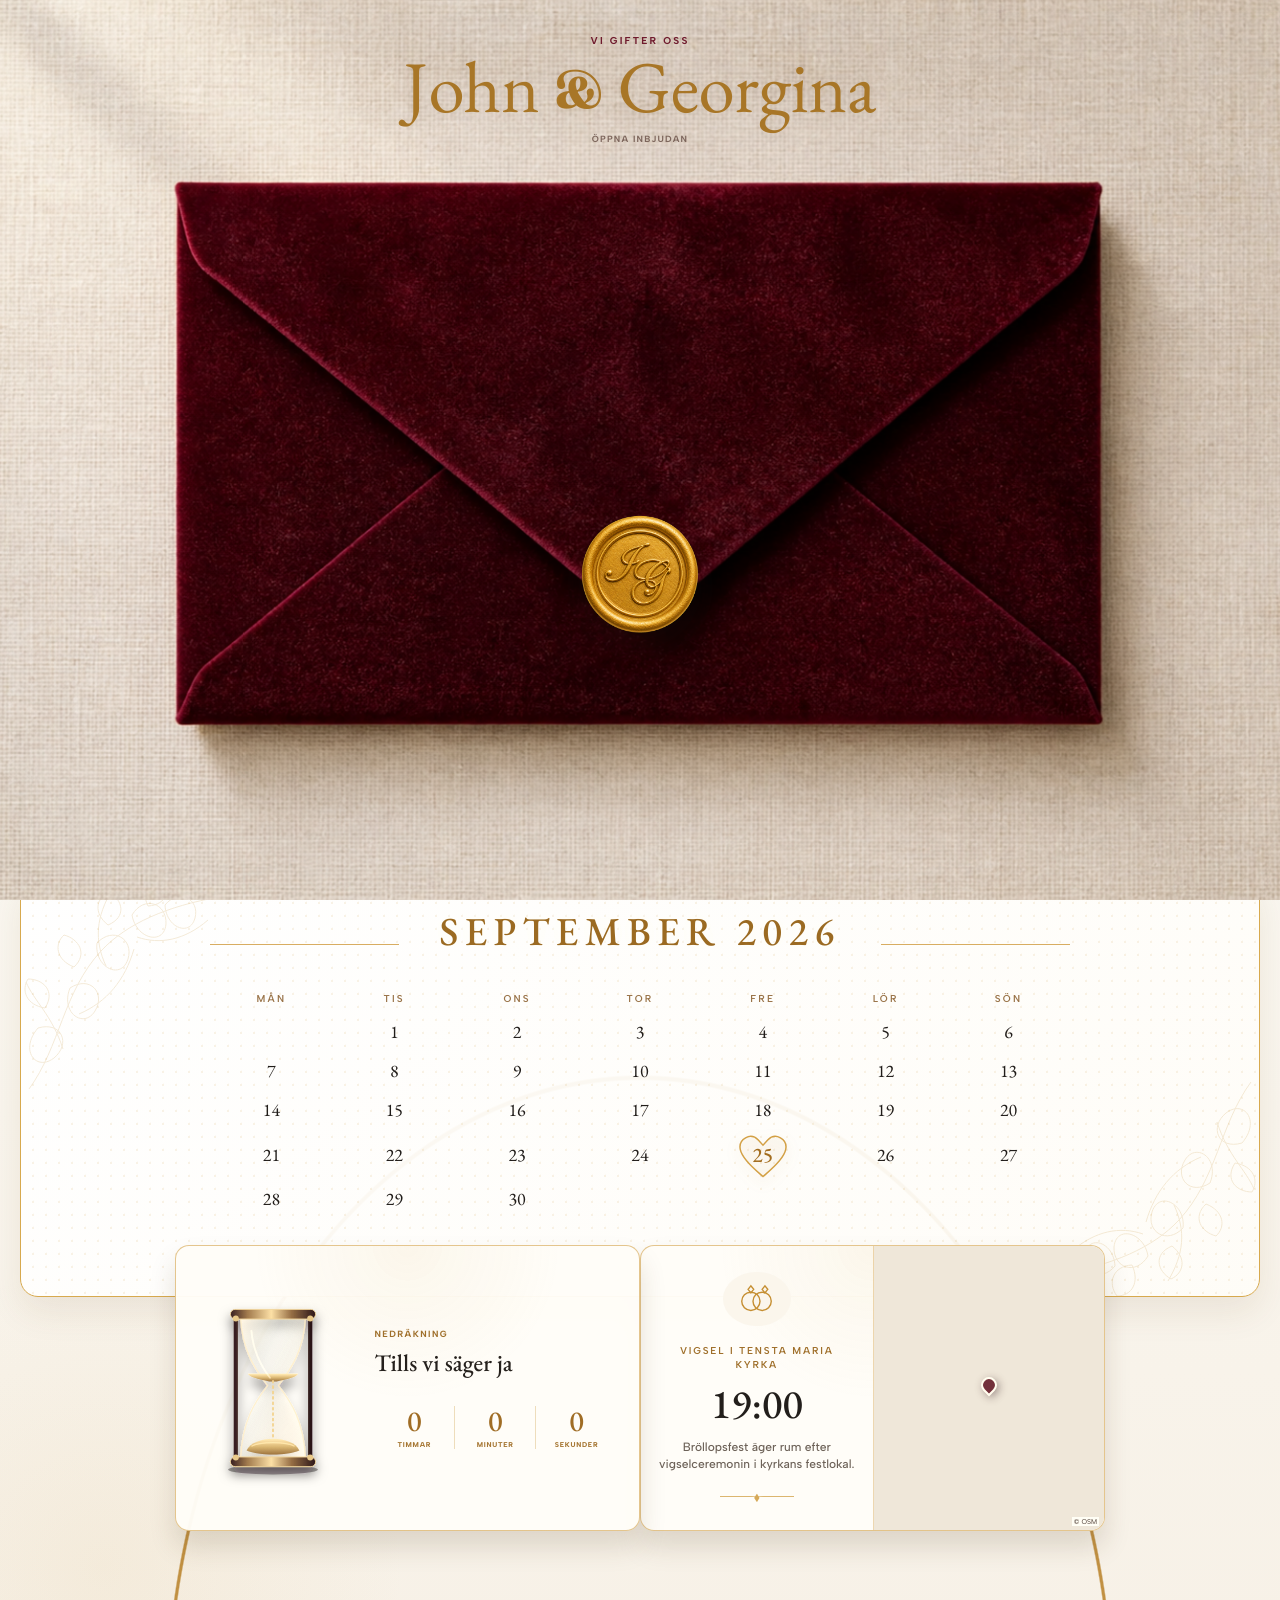
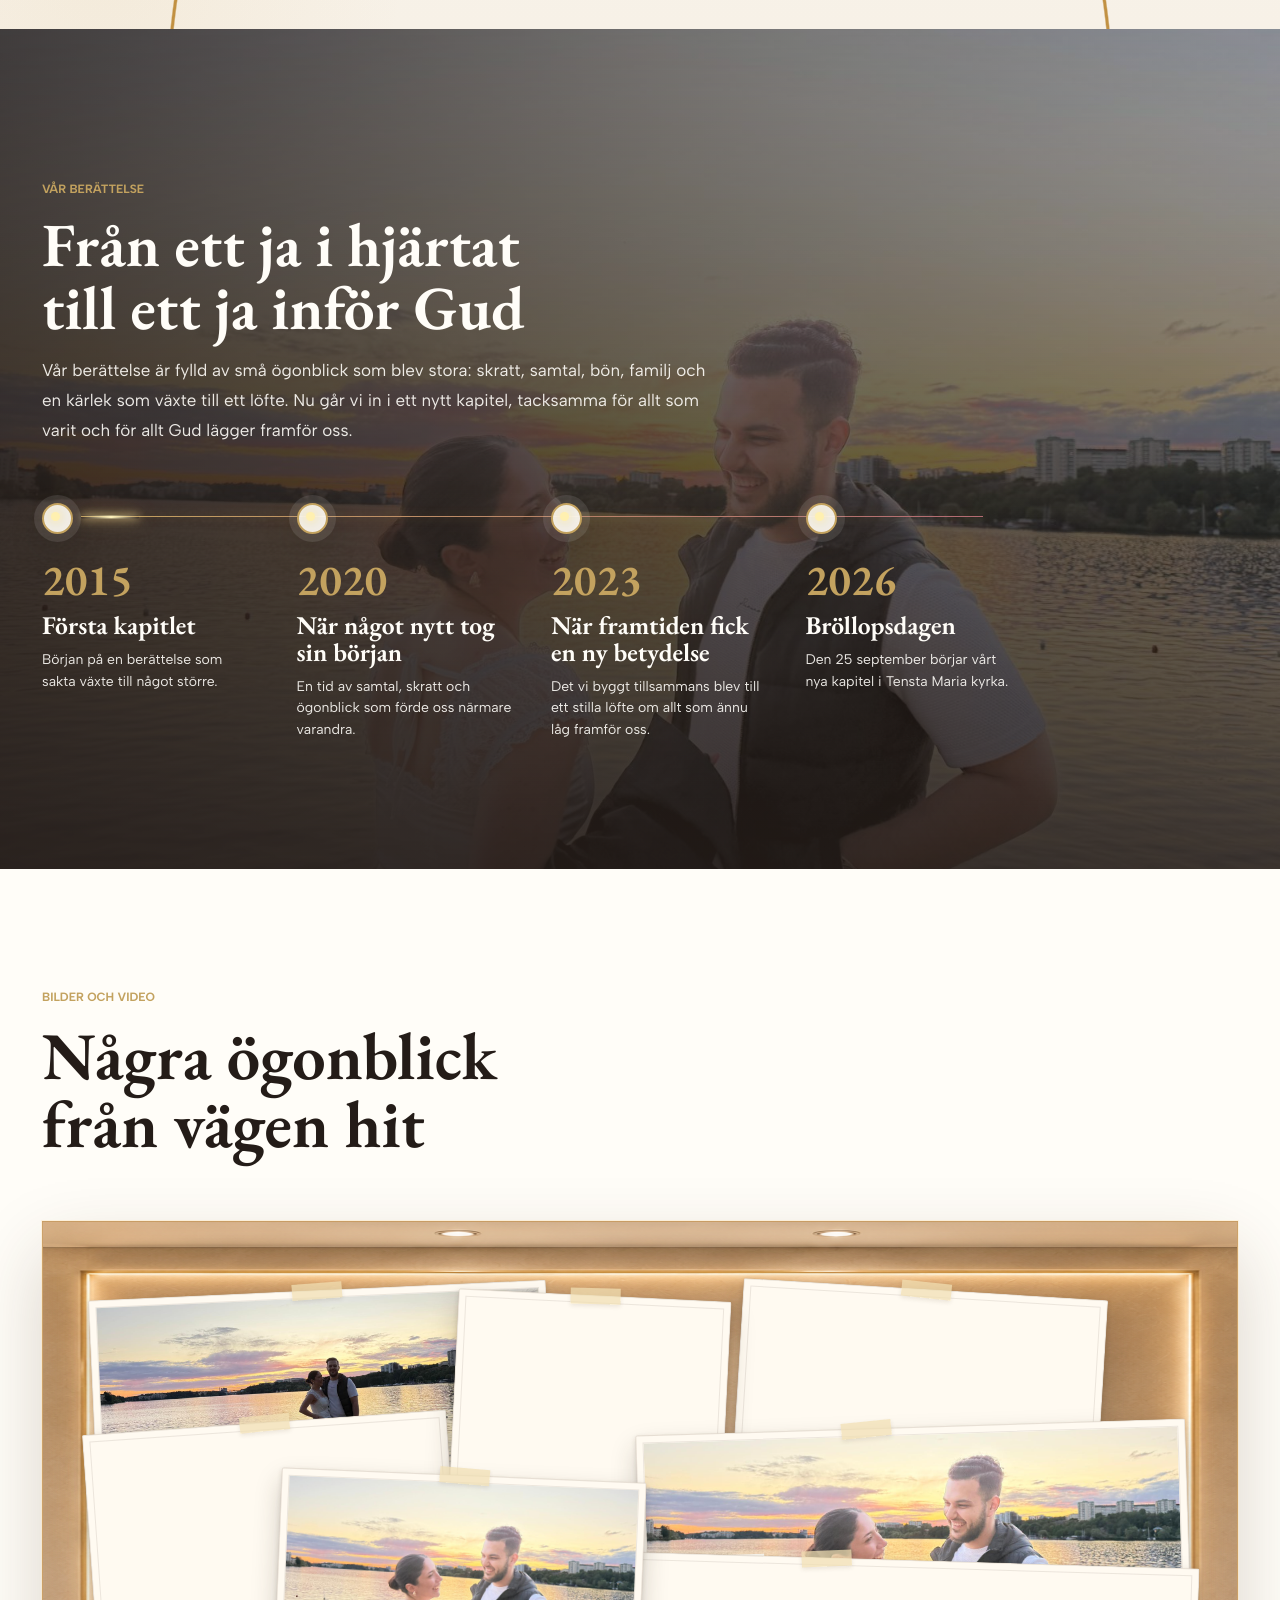
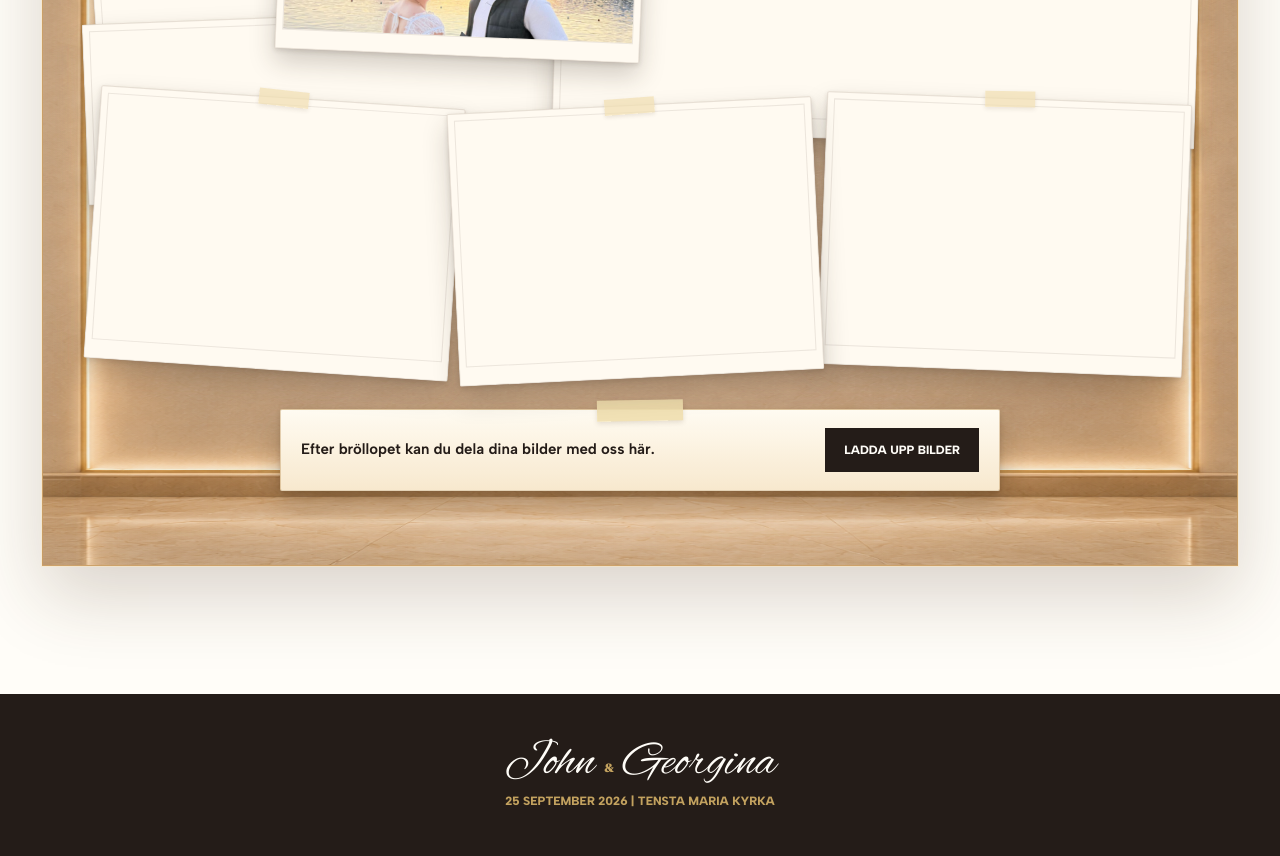
==== commit d97ff85e: "Bust cached website assets" ====
--- a/index.html
+++ b/index.html
@@ -35,7 +35,7 @@
         document.documentElement.classList.add("skip-gate");
       }
     </script>
-    <link rel="stylesheet" href="styles.css" />
+    <link rel="stylesheet" href="styles.css?v=20260727-1" />
   </head>
   <body>
     <div class="invitation-gate" id="invitationGate" aria-label="Öppna inbjudan" data-i18n-aria-label="gateAria">
@@ -384,6 +384,6 @@
       <span data-i18n="footerText">25 september 2026 | Tensta Maria kyrka</span>
     </footer>
 
-    <script src="script.js"></script>
+    <script src="script.js?v=20260727-1"></script>
   </body>
 </html>
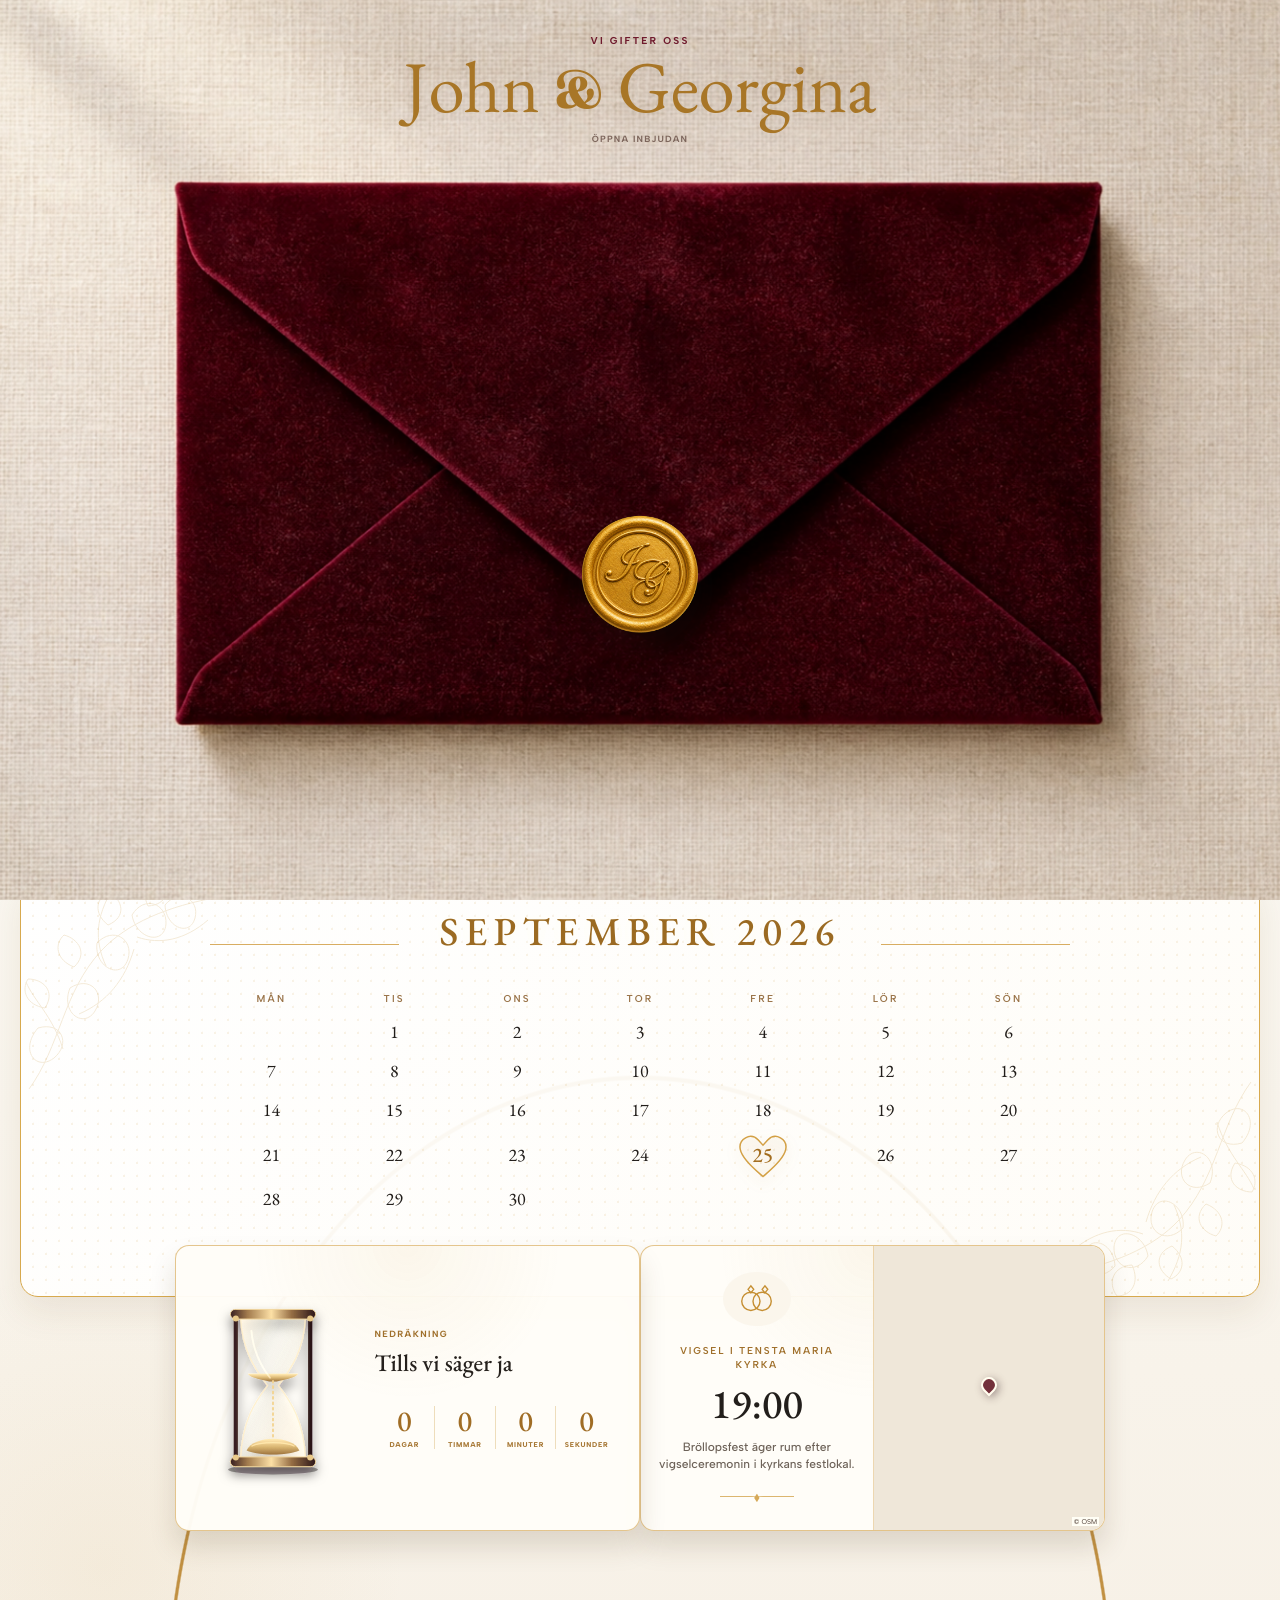
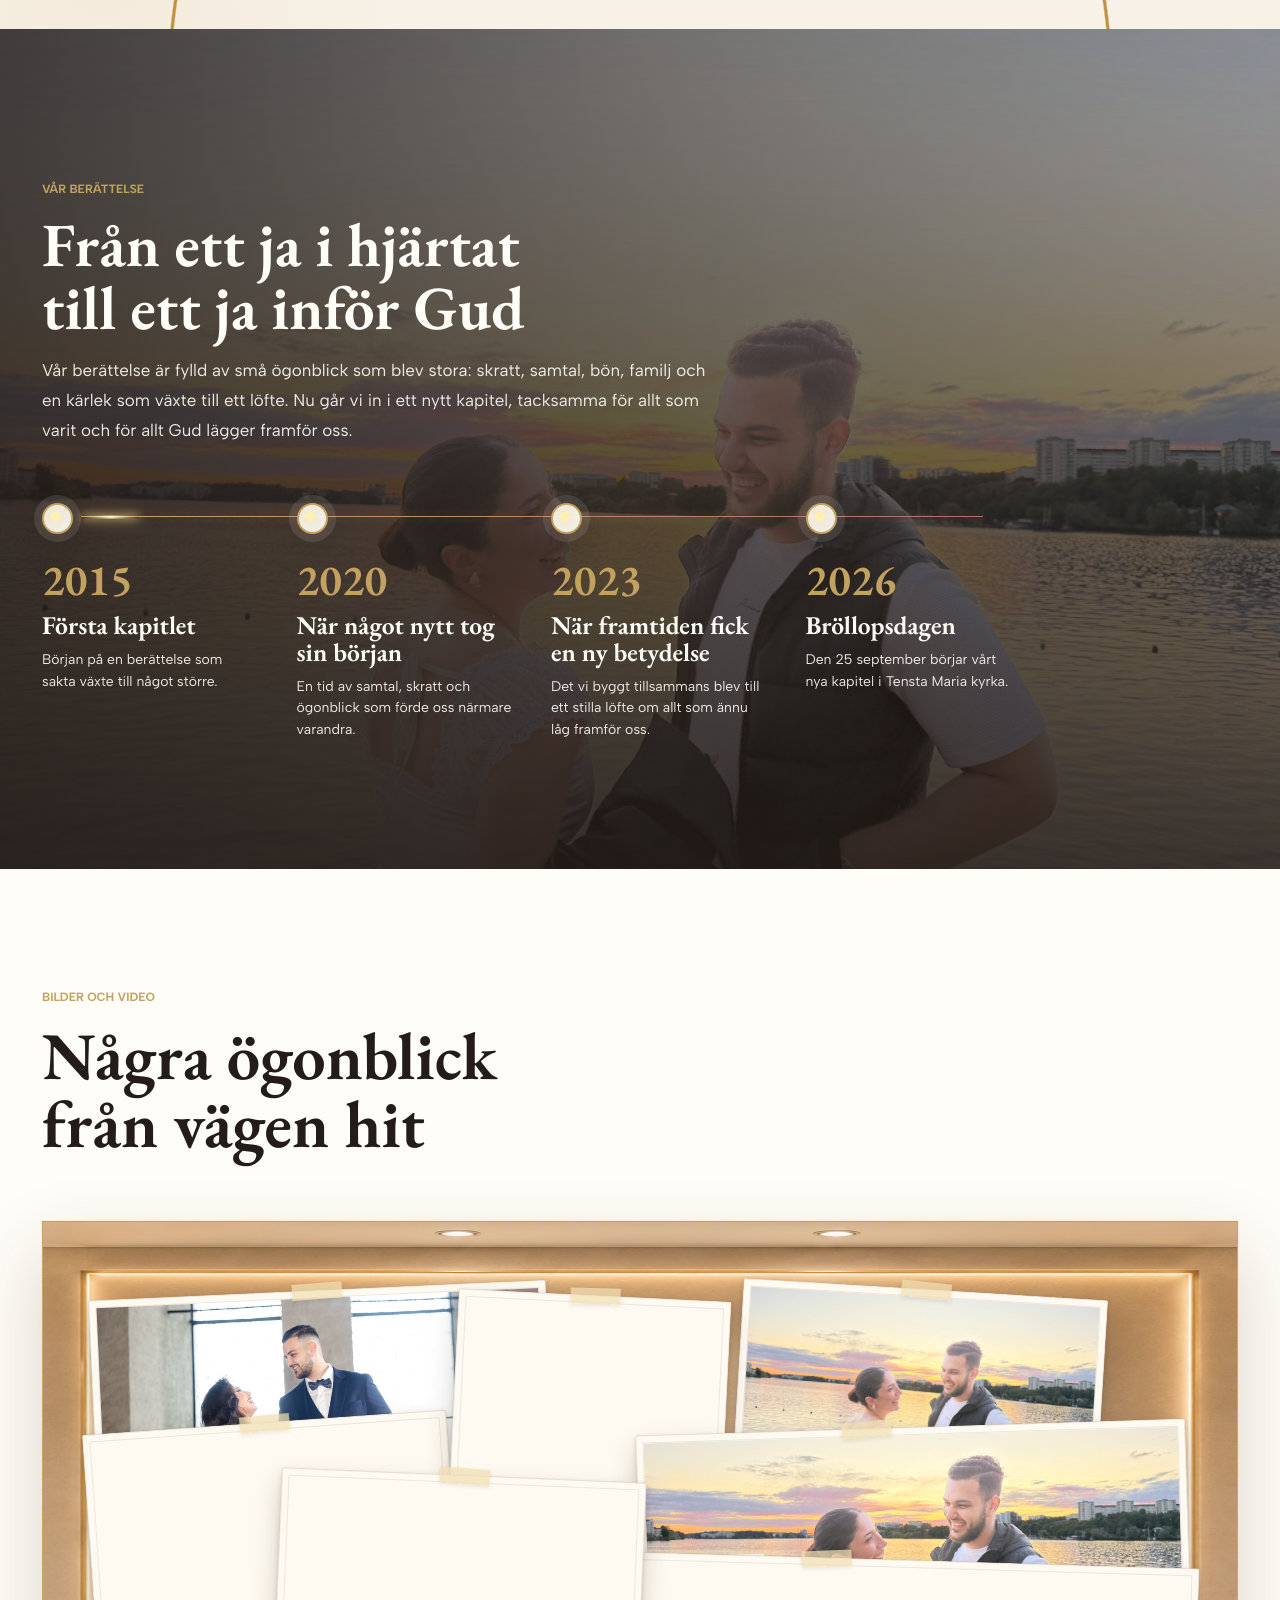
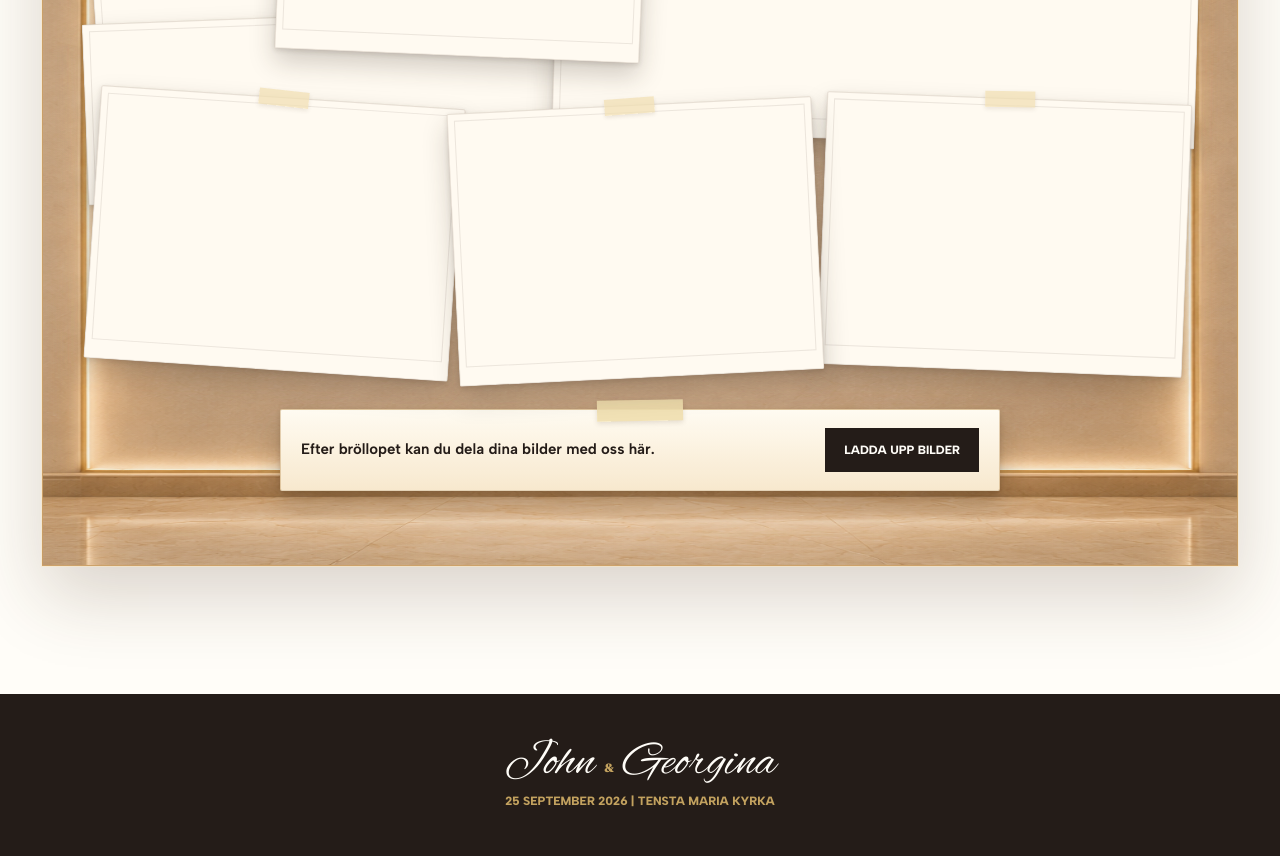
==== commit e17710f2: "Bust cached website assets" ====
--- a/index.html
+++ b/index.html
@@ -35,7 +35,7 @@
         document.documentElement.classList.add("skip-gate");
       }
     </script>
-    <link rel="stylesheet" href="styles.css?v=20260727-1" />
+    <link rel="stylesheet" href="styles.css?v=20260727-2" />
   </head>
   <body>
     <div class="invitation-gate" id="invitationGate" aria-label="Öppna inbjudan" data-i18n-aria-label="gateAria">
@@ -179,6 +179,10 @@
               <p class="hourglass-note" data-i18n="countdownNote">Sanden räknar ner till vår stora dag.</p>
               <div class="countdown-units">
                 <div class="countdown-unit">
+                  <strong data-time="days">0</strong>
+                  <span data-i18n="days">Dagar</span>
+                </div>
+                <div class="countdown-unit">
                   <strong data-time="hours">0</strong>
                   <span data-i18n="hours">Timmar</span>
                 </div>
--- a/styles.css
+++ b/styles.css
@@ -3632,7 +3632,7 @@
 }
 
 .countdown-units {
-  grid-template-columns: repeat(3, minmax(0, 1fr));
+  grid-template-columns: repeat(4, minmax(0, 1fr));
   gap: 0;
   width: 100%;
   margin-top: 30px;
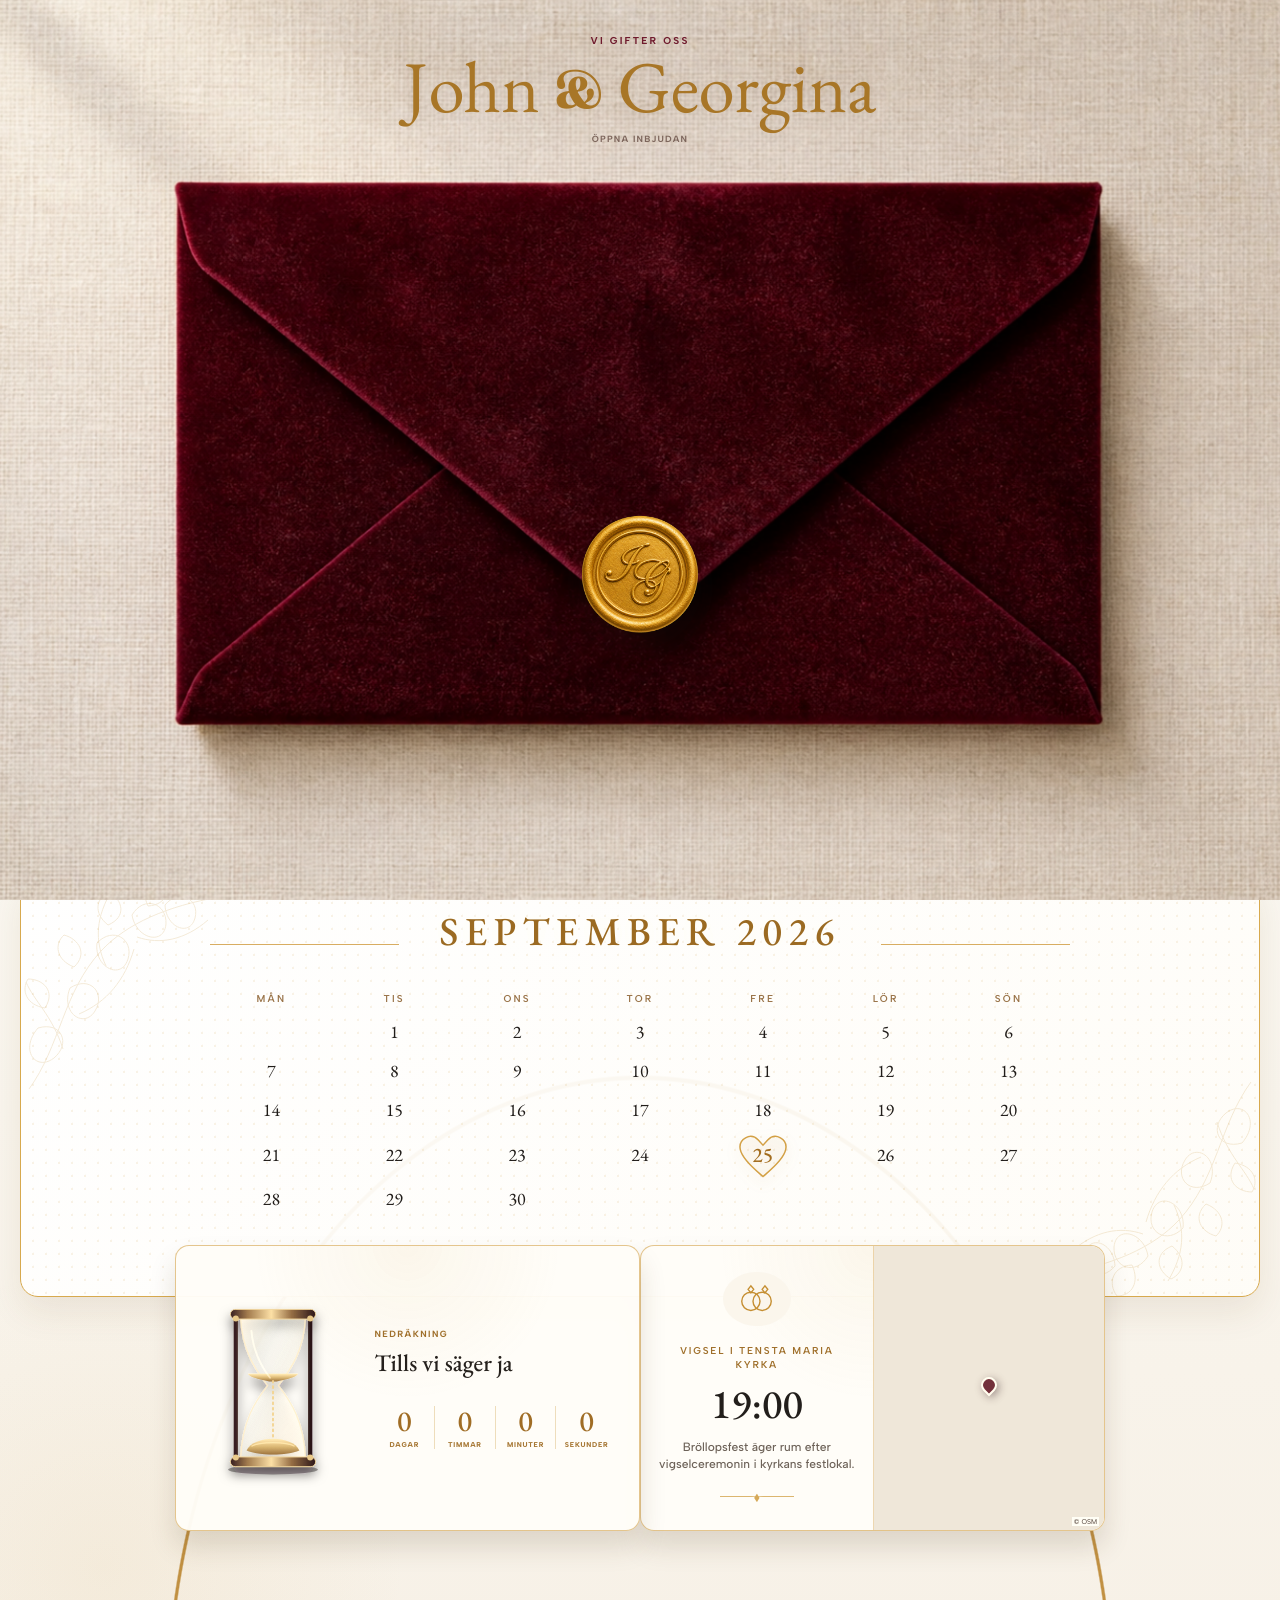
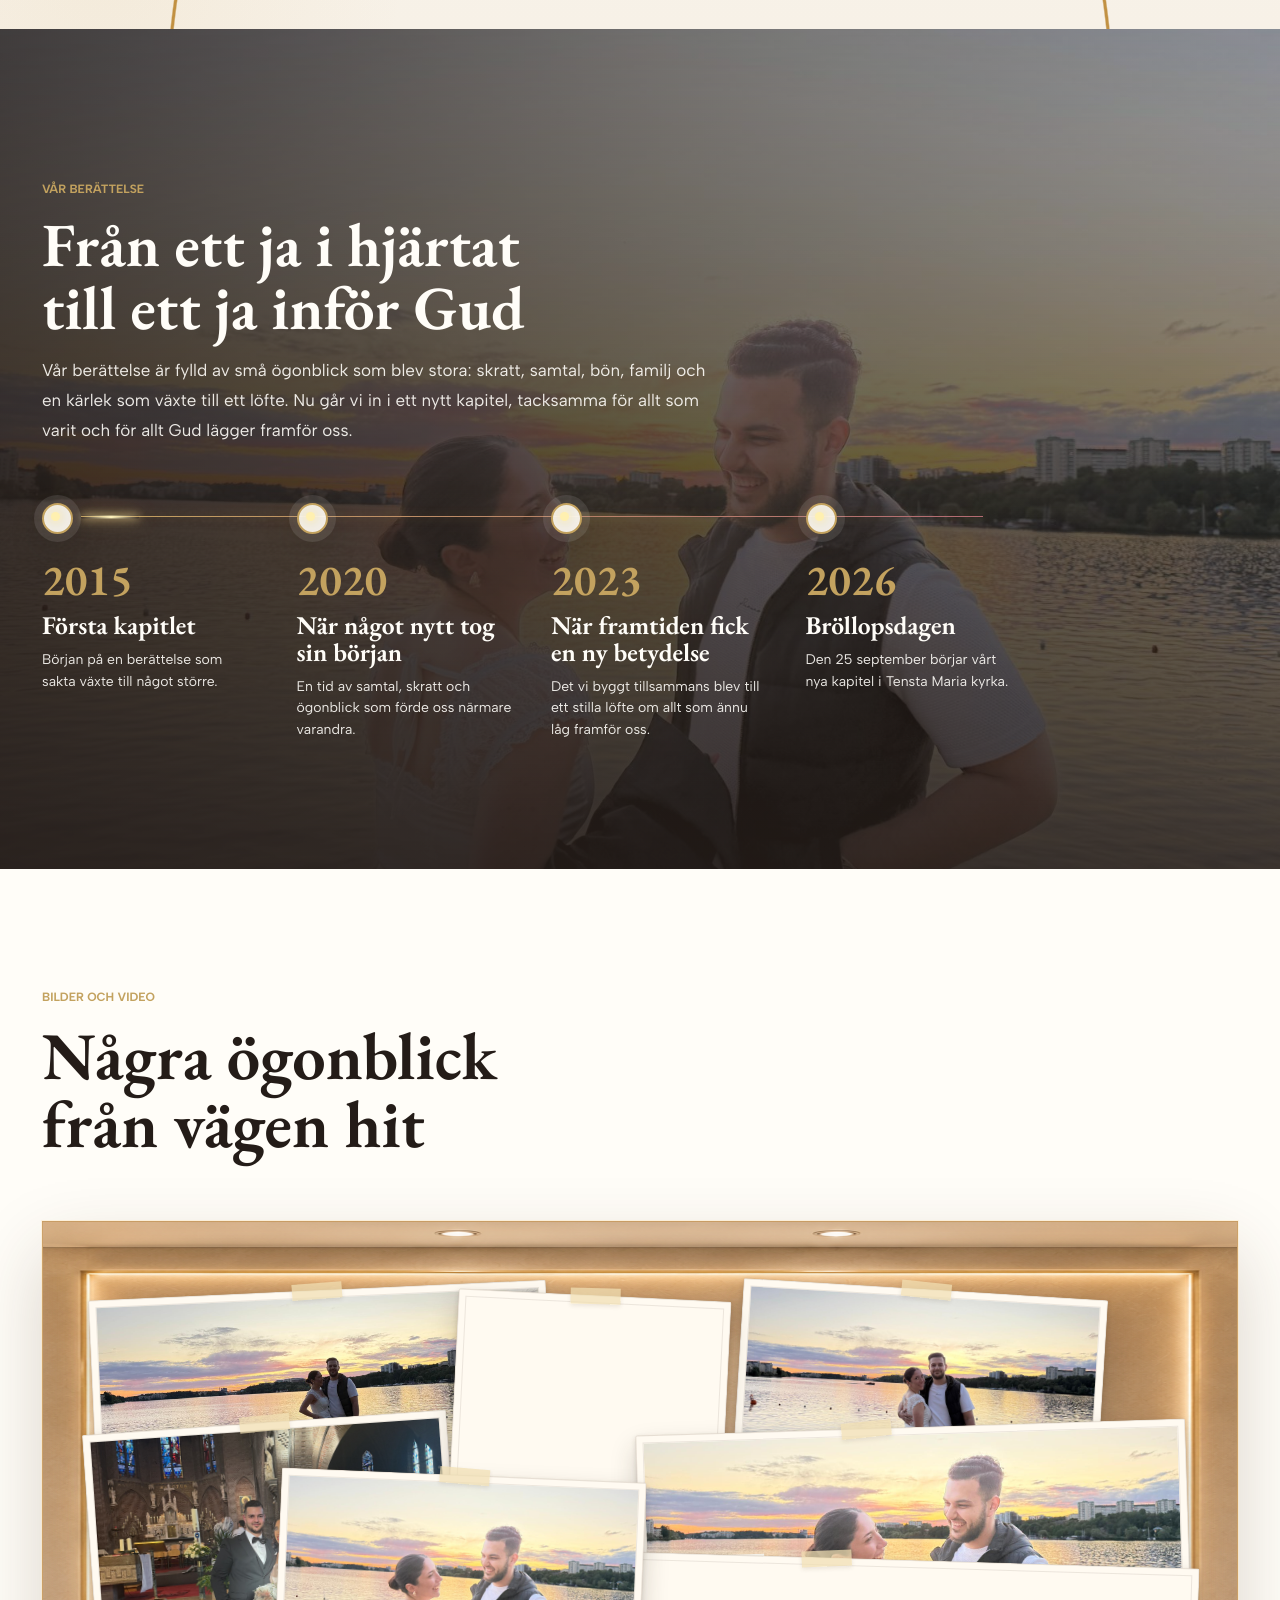
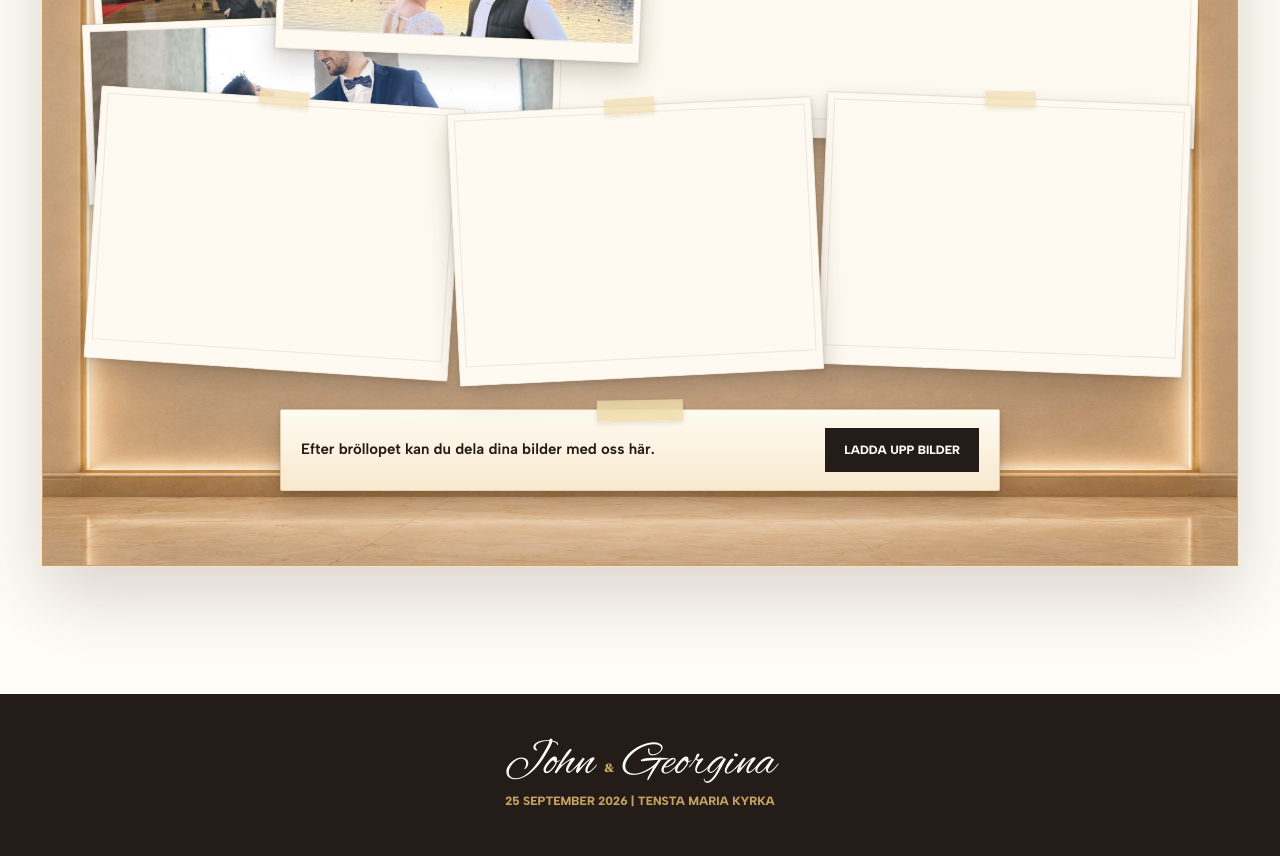
==== commit d0a67abc: "u" ====
--- a/index.html
+++ b/index.html
@@ -35,7 +35,7 @@
         document.documentElement.classList.add("skip-gate");
       }
     </script>
-    <link rel="stylesheet" href="styles.css?v=20260727-2" />
+    <link rel="stylesheet" href="styles.css?v=20260727-4" />
   </head>
   <body>
     <div class="invitation-gate" id="invitationGate" aria-label="Öppna inbjudan" data-i18n-aria-label="gateAria">
--- a/styles.css
+++ b/styles.css
@@ -3943,12 +3943,22 @@
   .ceremony-place-group {
     grid-column: 1;
     grid-row: 3;
-    grid-template-columns: repeat(2, minmax(0, 1fr));
-  }
-
-  .ceremony-place-group .essential-time-options > .ceremony-detail,
-  .ceremony-place-group .essential-place-card {
+    grid-template-columns: 1fr;
+    grid-template-rows: auto 220px;
+  }
+
+  .event-facts .ceremony-place-group .essential-time-options > .ceremony-detail {
+    grid-column: 1;
     grid-row: 1;
+    min-height: 240px;
+  }
+
+  .event-facts .ceremony-place-group .essential-place-card {
+    grid-column: 1;
+    grid-row: 2;
+    min-height: 220px;
+    border-inline-start: 0;
+    border-top: 1px solid rgba(211, 163, 76, 0.42);
   }
 
   .essential-time-options > .reception-detail {
@@ -3968,3 +3978,66 @@
     width: min(110px, 90%);
   }
 }
+
+/* Fail-safe phone layout: ceremony must always precede the map. */
+@media (max-width: 640px) {
+  .event-facts .ceremony-place-group {
+    display: flex !important;
+    width: 100% !important;
+    min-width: 0 !important;
+    height: auto !important;
+    min-height: 0 !important;
+    flex-direction: column !important;
+    overflow: hidden !important;
+    transform: none !important;
+  }
+
+  .ceremony-place-group .essential-time-card {
+    display: block !important;
+    order: 1 !important;
+    width: 100% !important;
+    min-width: 0 !important;
+  }
+
+  .ceremony-place-group .essential-time-options {
+    display: block !important;
+    width: 100% !important;
+  }
+
+  .event-facts .ceremony-place-group .ceremony-detail {
+    position: relative !important;
+    display: flex !important;
+    width: 100% !important;
+    min-width: 0 !important;
+    min-height: 260px !important;
+    padding: 28px 18px !important;
+    transform: none !important;
+  }
+
+  .event-facts .ceremony-place-group .essential-place-card {
+    position: relative !important;
+    display: block !important;
+    order: 2 !important;
+    width: 100% !important;
+    min-width: 0 !important;
+    height: 230px !important;
+    min-height: 230px !important;
+    transform: none !important;
+    border-inline-start: 0 !important;
+    border-top: 1px solid rgba(211, 163, 76, 0.42) !important;
+  }
+
+  .ceremony-place-group .essential-mini-map {
+    position: absolute !important;
+    inset: 0 !important;
+    display: block !important;
+    width: 100% !important;
+    height: 100% !important;
+    background:
+      url("https://tile.openstreetmap.org/15/18014/9624.png") -180px -260px / 340px 340px no-repeat,
+      url("https://tile.openstreetmap.org/15/18015/9624.png") 160px -260px / 340px 340px no-repeat,
+      url("https://tile.openstreetmap.org/15/18014/9625.png") -180px 80px / 340px 340px no-repeat,
+      url("https://tile.openstreetmap.org/15/18015/9625.png") 160px 80px / 340px 340px no-repeat,
+      #e8e1d7 !important;
+  }
+}
